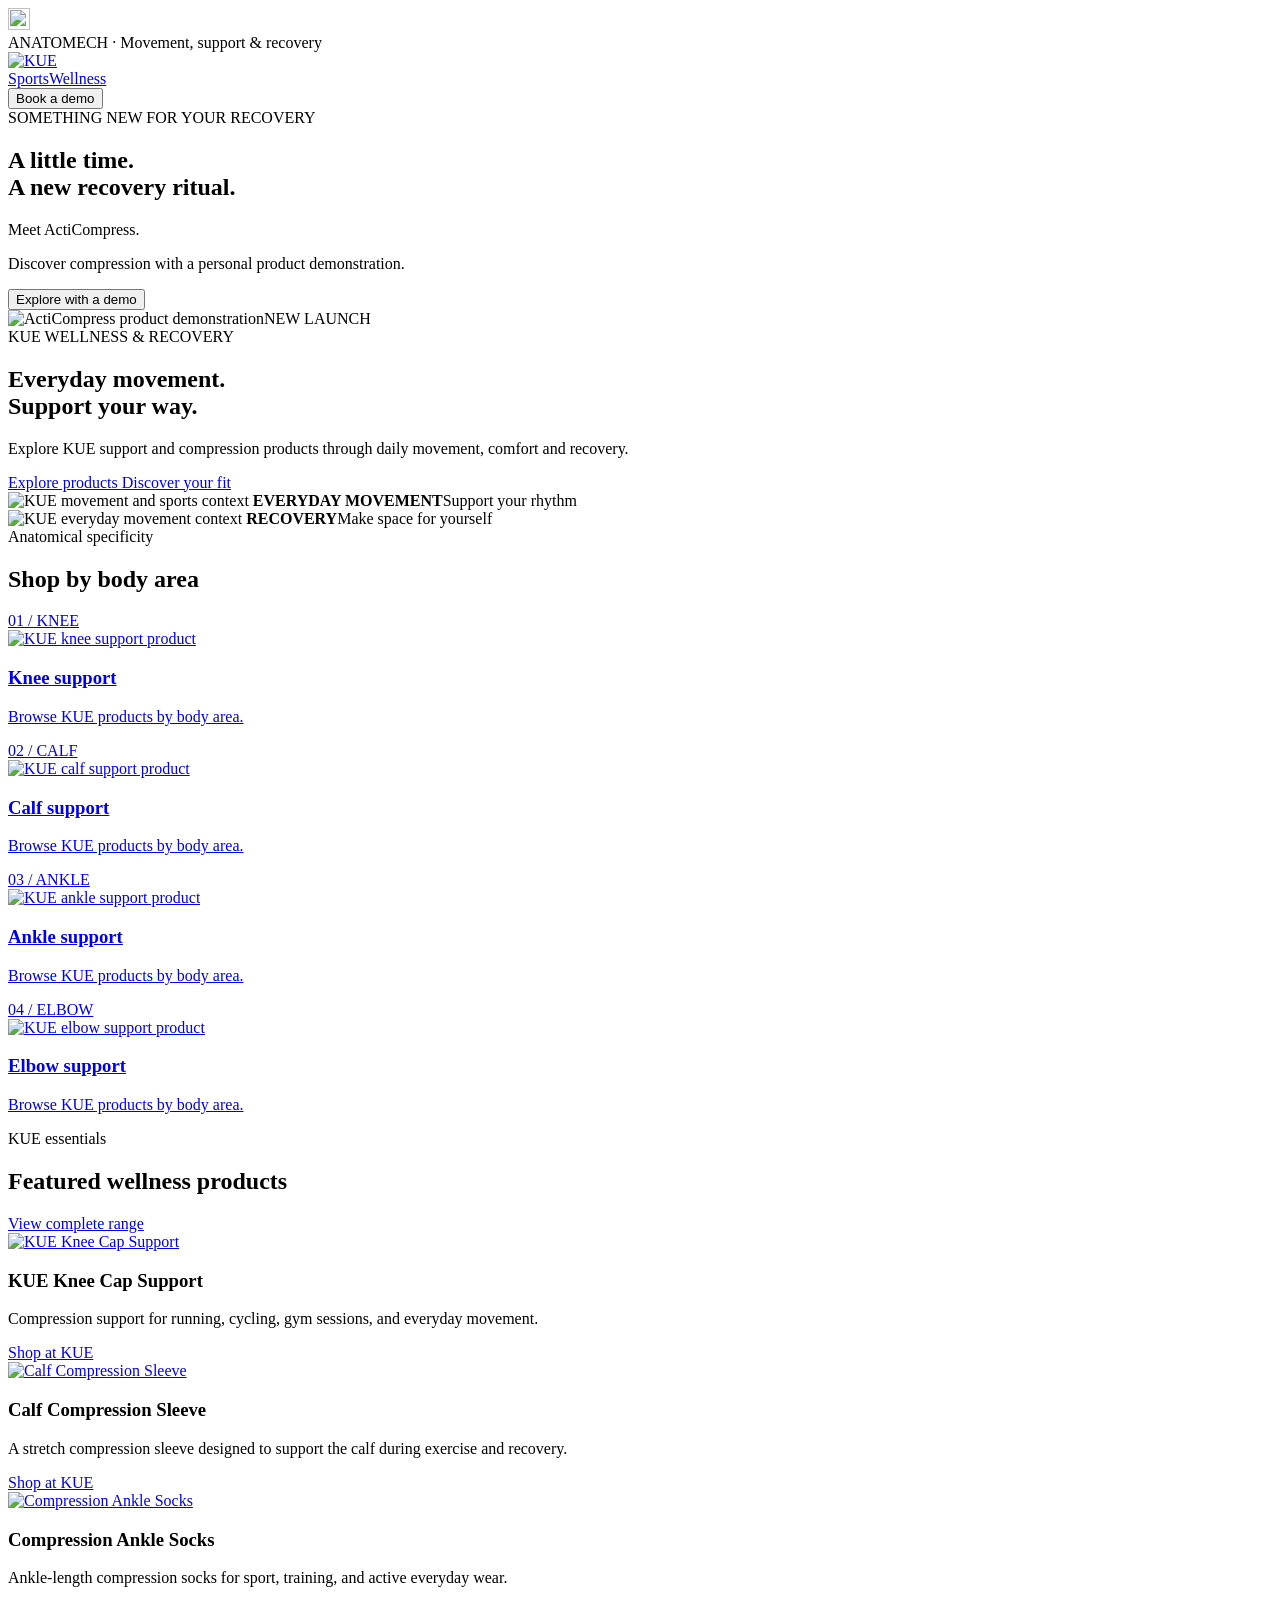
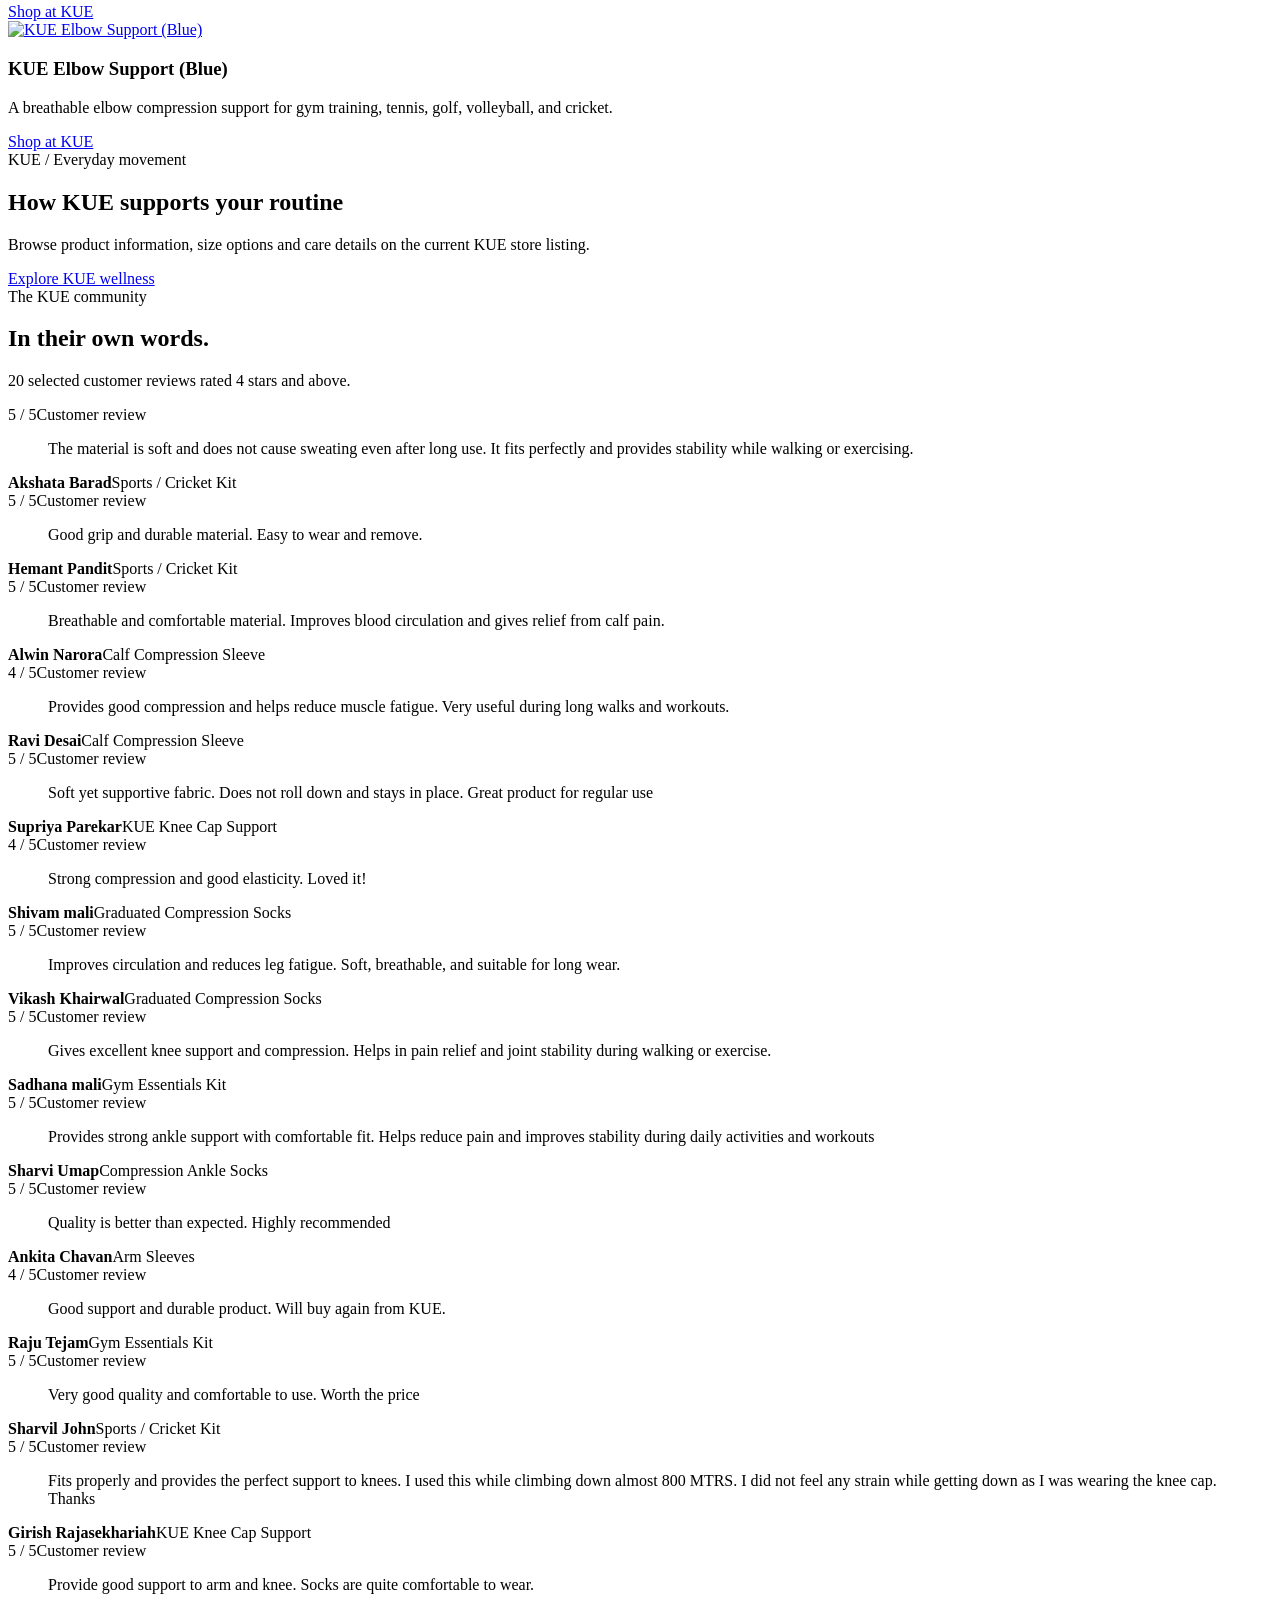
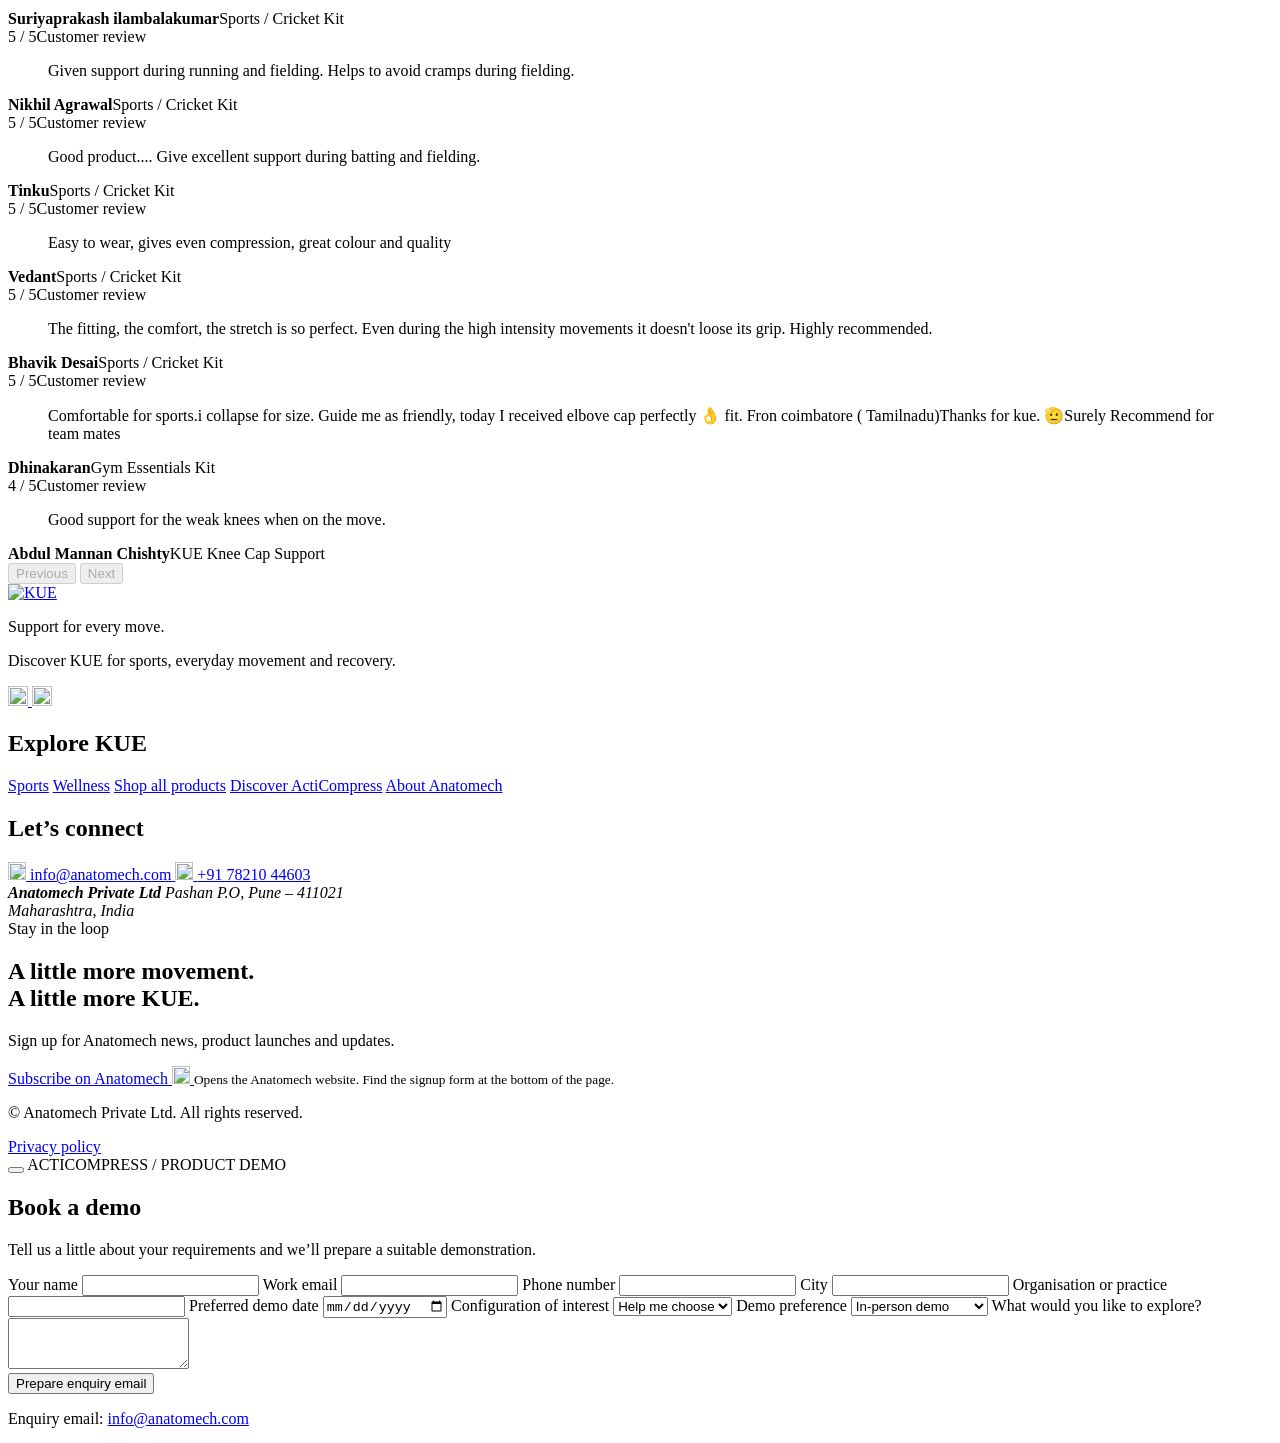
==== wellness.html @ 0c374f52 "Add files via upload" ====
<!doctype html>
<html lang="en">
  <head>
    <meta charset="utf-8" />
    <meta name="viewport" content="width=device-width,initial-scale=1" />
    <title>Wellness &amp; Recovery | Anatomech × KUE</title>
    <link rel="stylesheet" href="css/styles.css" />
    <link rel="stylesheet" href="css/launch.css" />
    <link rel="stylesheet" href="css/themes.css" />

    <link rel="stylesheet" href="css/landing.css" />
    <script defer="" src="js/settings.js"></script>
    <script defer="" src="js/enquiry.js"></script>
    <script defer="" src="js/main.js"></script>
    <script
      src="https://unpkg.com/lucide@0.468.0/dist/umd/lucide.js"
      onload="if (typeof refreshIcons === 'function') refreshIcons();"
    ></script>
    <script src="js/reviews.js" defer></script>
  </head>
<a class="kue-top-button" href="#page-top" aria-label="Back to top">
  <img
    src="https://cdn.jsdelivr.net/npm/lucide-static@0.468.0/icons/arrow-up.svg"
    alt=""
    width="22"
    height="22"
  >
</a>
  <body data-page="wellness" class="wellness-theme" id="page-top">
    <div id="app">
      <div id="siteHeader">
        <div class="promo">ANATOMECH · Movement, support &amp; recovery</div>
        <header class="header">
          <div class="wrap landing-nav">
            <div class="header-brand"><a class="kue-header-logo" href="https://www.anatomech.co/" aria-label="KUE store"><img src="assets/kue-logo.png" alt="KUE" /></a><a class="anatomech-back" href="https://www.anatomech.co/"></a></div>
            <nav aria-label="Main navigation">
              <a href="sports.html">Sports</a
              ><a href="wellness.html" aria-current="page">Wellness</a
              ></a>
            </nav>
            <button class="button sm" data-acti-enquiry="">Book a demo</button>
          </div>
        </header>
      </div>
      <!-- EDIT THIS PAGE'S TEXT AND PHOTOS BELOW. -->
      <main class="wellness-context">
        <!-- SHARED LAUNCH HERO: edit js/launch.js -->
        <div id="launchHero">
          <section
            class="launch-strip launch-wellness"
            id="acticompress"
            aria-label="Introducing ActiCompress"
          >
            <div class="launch-message">
              <span class="launch-kicker">SOMETHING NEW FOR YOUR RECOVERY</span>
              <h2>A little time.<br />A new recovery ritual.</h2>
            </div>
            <div class="launch-wellness-detail">
              <span class="launch-product-name">Meet ActiCompress.</span>
              <p>Discover compression with a personal product demonstration.</p>
              <button class="launch-action" type="button" data-acti-enquiry="">
                Explore with a demo
                <i
                  data-lucide="arrow-up-right"
                  class="ui-icon"
                  aria-hidden="true"
                ></i>
              </button>
            </div>
            <div class="launch-portrait">
              <img
                src="assets/wellness hero.png"
                alt="ActiCompress product demonstration"
                fetchpriority="high"
              /><span>NEW LAUNCH</span>
            </div>
          </section>
        </div>
        <section class="hero">
          <div class="hero-copy">
            <span class="eyebrow">KUE WELLNESS &amp; RECOVERY</span>
            <h1>
              Everyday movement.
              <br />
              <span>Support your way.</span>
            </h1>
            <p>
              Explore KUE support and compression products through daily
              movement, comfort and recovery.
            </p>
            <div class="hero-actions">
              <a class="button" href="https://kues.in/">
                Explore products
                <i
                  data-lucide="arrow-up-right"
                  class="ui-icon"
                  aria-hidden="true"
                ></i>
              </a>
              <a class="button ghost" href="#needs">
                Discover your fit
                <i
                  data-lucide="arrow-up-right"
                  class="ui-icon"
                  aria-hidden="true"
                ></i>
              </a>
            </div>
          </div>
          <div class="hero-visuals">
            <div class="visual">
              <img
                src="assets/Yoga.png"
                alt="KUE movement and sports context"
              />
              <span class="visual-tag"
                ><b>EVERYDAY MOVEMENT</b>Support your rhythm</span
              >
            </div>
            <div class="visual">
              <img
                src="assets/yoga2.png"
                alt="KUE everyday movement context"
              />
              <span class="visual-tag"
                ><b>RECOVERY</b>Make space for yourself</span
              >
            </div>
          </div>
        </section>
        <!-- <section class="section" id="needs"> -->
          <!-- <div class="wrap">
            <div class="section-head">
              <div>
                <span class="eyebrow">Daily movement</span>
                <h2>Designed for how you move</h2>
              </div>
              <p>Explore the current KUE range by product and body area.</p>
            </div>
            <div class="zone-grid">
              <a href="https://kues.in/" class="zone">
                <span class="tag">Focus 01</span>
                <div class="zone-illustration">
                  <i
                    data-lucide="activity"
                    class="ui-icon"
                    aria-hidden="true"
                  ></i>
                </div>
                <h3>Everyday movement</h3>
                <p>KUE products for your movement routine.</p>
              </a>
              <a href="https://kues.in/" class="zone">
                <span class="tag">Focus 02</span>
                <div class="zone-illustration">
                  <i
                    data-lucide="refresh-cw"
                    class="ui-icon"
                    aria-hidden="true"
                  ></i>
                </div>
                <h3>Active recovery</h3>
                <p>KUE products for your movement routine.</p>
              </a>
              <a href="https://kues.in/" class="zone">
                <span class="tag">Focus 03</span>
                <div class="zone-illustration">
                  <i
                    data-lucide="heart-handshake"
                    class="ui-icon"
                    aria-hidden="true"
                  ></i>
                </div>
                <h3>Comfort</h3>
                <p>KUE products for your movement routine.</p>
              </a>
              <a href="https://kues.in/" class="zone">
                <span class="tag">Focus 04</span>
                <div class="zone-illustration">
                  <i
                    data-lucide="move-up-right"
                    class="ui-icon"
                    aria-hidden="true"
                  ></i>
                </div>
                <h3>Flexibility</h3>
                <p>KUE products for your movement routine.</p>
              </a>
            </div>
          </div> -->
        </section>
        <section class="section pale">
          <div class="wrap">
            <div class="section-head">
              <div>
                <span class="eyebrow">Anatomical specificity</span>
                <h2>Shop by body area</h2>
              </div>
            </div>
            <div class="zone-grid">
              <a class="zone" href="https://kues.in/products/kue-knee-cap-compression-support-brace-for-gym-running-cycling-sports-jogging-workout-pain-relief-men-women-brace-for-knee-pain-relief-products-small-turquoise">
                <div class="zone-num">
                  <span>01 / KNEE</span>
                  <span>
                    <i
                      data-lucide="arrow-up-right"
                      class="ui-icon"
                      aria-hidden="true"
                    ></i>
                  </span>
                </div>
                <div class="zone-illustration">
                  <img
                    src="assets/Knee-wellness.png"
                    alt="KUE knee support product"
                    loading="lazy"
                  />
                </div>
                <h3>Knee support</h3>
                <p>Browse KUE products by body area.</p>
              </a>
              <a class="zone" href="https://kues.in/products/calf-compression-sleeve">
                <div class="zone-num">
                  <span>02 / CALF</span>
                  <span>
                    <i
                      data-lucide="arrow-up-right"
                      class="ui-icon"
                      aria-hidden="true"
                    ></i>
                  </span>
                </div>
                <div class="zone-illustration">
                  <img
                    src="assets/calf-wellness.png"
                    alt="KUE calf support product"
                    loading="lazy"
                  />
                </div>
                <h3>Calf support</h3>
                <p>Browse KUE products by body area.</p>
              </a>
              <a class="zone" href="https://kues.in/products/sports-performance-ankle-socks">
                <div class="zone-num">
                  <span>03 / ANKLE</span>
                  <span>
                    <i
                      data-lucide="arrow-up-right"
                      class="ui-icon"
                      aria-hidden="true"
                    ></i>
                  </span>
                </div>
                <div class="zone-illustration">
                  <img
                    src="assets/ankel-wellness.png"
                    alt="KUE ankle support product"
                    loading="lazy"
                  />
                </div>
                <h3>Ankle support</h3>
                <p>Browse KUE products by body area.</p>
              </a>
              <a class="zone" href="https://kues.in/products/kue-elbow-support-for-for-men-women-workout-gym-pain-relief-quick-recovery-tennis-golf-gym-fitness-volleyball-cricket-elbow-sleeves-elastic-breathable-compression-band-turquoise-s">
                <div class="zone-num">
                  <span>04 / ELBOW</span>
                  <span>
                    <i
                      data-lucide="arrow-up-right"
                      class="ui-icon"
                      aria-hidden="true"
                    ></i>
                  </span>
                </div>
                <div class="zone-illustration">
                  <img
                    src="assets/elbow-wellness.png"
                    alt="KUE elbow support product"
                    loading="lazy"
                  />
                </div>
                <h3>Elbow support</h3>
                <p>Browse KUE products by body area.</p>
              </a>
            </div>
          </div>
        </section>
        <section class="section pale" id="products">
          <div class="wrap">
            <div class="section-head">
              <div>
                <span class="eyebrow">KUE essentials</span>
                <h2>Featured wellness products</h2>
              </div>
              <a href="https://kues.in/collections/all-products" class="button ghost sm">
                View complete range
                <i
                  data-lucide="arrow-up-right"
                  class="ui-icon"
                  aria-hidden="true"
                ></i>
              </a>
            </div>
            <div class="product-grid">
              <article class="product-card">
                <a class="product-image" href="https://kues.in/products/kue-elbow-support-for-for-men-women-workout-gym-pain-relief-quick-recovery-tennis-golf-gym-fitness-volleyball-cricket-elbow-sleeves-elastic-breathable-compression-band-turquoise-s"
                  ><img
                    class="product-art"
                    src="assets/kue-knee-support.png"
                    alt="KUE Knee Cap Support"
                    loading="lazy"
                /></a>
                <div class="product-info">
                  <h3>KUE Knee Cap Support</h3>
                  <p class="product-sub">
                    Compression support for running, cycling, gym sessions, and
                    everyday movement.
                  </p>
                  <a class="button ghost sm" href="https://kues.in/collections/all-products"
                    >Shop at KUE
                    <i data-lucide="arrow-up-right" class="ui-icon"></i
                  ></a>
                </div>
              </article>
              <article class="product-card">
                <a class="product-image" href="https://kues.in/products/calf-compression-sleeve?variant=45129458843959"
                  ><img
                    class="product-art"
                    src="assets/kue-calf-sleeve.png"
                    alt="Calf Compression Sleeve"
                    loading="lazy"
                /></a>
                <div class="product-info">
                  <h3>Calf Compression Sleeve</h3>
                  <p class="product-sub">
                    A stretch compression sleeve designed to support the calf
                    during exercise and recovery.
                  </p>
                  <a class="button ghost sm" href="https://kues.in/collections/all-products"
                    >Shop at KUE
                    <i data-lucide="arrow-up-right" class="ui-icon"></i
                  ></a>
                </div>
              </article>
              <article class="product-card">
                <a class="product-image" href="https://kues.in/products/sports-performance-ankle-socks"
                  ><img
                    class="product-art"
                    src="assets/kue-ankle-socks.png"
                    alt="Compression Ankle Socks"
                    loading="lazy"
                /></a>
                <div class="product-info">
                  <h3>Compression Ankle Socks</h3>
                  <p class="product-sub">
                    Ankle-length compression socks for sport, training, and
                    active everyday wear.
                  </p>
                  <a class="button ghost sm" href="https://kues.in/collections/all-products"
                    >Shop at KUE
                    <i data-lucide="arrow-up-right" class="ui-icon"></i
                  ></a>
                </div>
              </article>
              <article class="product-card">
                <a class="product-image" href="https://kues.in/products/kue-elbow-support-for-for-men-women-workout-gym-pain-relief-quick-recovery-tennis-golf-gym-fitness-volleyball-cricket-elbow-sleeves-elastic-breathable-compression-band-turquoise-s"
                  ><img
                    class="product-art"
                    src="assets/kue-elbow-support.png"
                    alt="KUE Elbow Support (Blue)"
                    loading="lazy"
                /></a>
                <div class="product-info">
                  <h3>KUE Elbow Support (Blue)</h3>
                  <p class="product-sub">
                    A breathable elbow compression support for gym training,
                    tennis, golf, volleyball, and cricket.
                  </p>
                  <a class="button ghost sm" href="https://kues.in/collections/all-products"
                    >Shop at KUE
                    <i data-lucide="arrow-up-right" class="ui-icon"></i
                  ></a>
                </div>
              </article>
            </div>
          </div>
        </section>
        <section class="section">
          <div class="wrap center">
            <span class="eyebrow">KUE / Everyday movement</span>
            <h2>How KUE supports your routine</h2>
            <p class="muted">
              Browse product information, size options and care details on the
              current KUE store listing.
            </p>
            <a class="button" href="https://kues.in/collections/all-products">
              Explore KUE wellness
              <i
                data-lucide="arrow-up-right"
                class="ui-icon"
                aria-hidden="true"
              ></i>
            </a>
          </div>
        </section>

        <!-- CUSTOMER REVIEWS — place before </main> -->
<section class="section kue-selected-reviews" id="customer-reviews">
  <div class="wrap">
    <div class="section-head">
      <div>
        <span class="eyebrow">The KUE community</span>
        <h2>In their own words.</h2>
        <p>20 selected customer reviews rated 4 stars and above.</p>
      </div>
    </div>

    <div
  class="kue-review-grid"
  id="kueReviewGrid"
  role="region"
  aria-label="Customer reviews"
  tabindex="0"
></div>

   <div class="kue-review-controls">
  <button
    type="button"
    class="button ghost"
    id="kueReviewsPrev"
    aria-label="Previous reviews"
    aria-controls="kueReviewGrid"
  >
         Previous
  </button>
  <button
    type="button"
    class="button"
    id="kueReviewsNext"
    aria-label="Next reviews"
    aria-controls="kueReviewGrid"
  >
    Next
  </button>
    </div>
  </div>
</section>

      </main>
      <div id="siteFooter">
        <footer class="kue-footer">
  <div class="kue-footer-inner">

    <div class="kue-footer-grid">

      <!-- BRAND -->
      <div class="kue-footer-brand">
        <a href="https://kues.in/" aria-label="Visit the KUE shop">
          <img
            class="kue-footer-logo"
            src="assets/kue-logo.png"
            alt="KUE"
            width="130"
            loading="lazy"
          >
        </a>

        <p class="kue-footer-tagline">
          Support for every move.
        </p>

        <p>
          Discover KUE for sports, everyday movement
          and recovery.
        </p>

        <div class="kue-footer-socials">
          <a
            href="https://www.instagram.com/kue.life/"
            target="_blank"
            rel="noopener noreferrer"
            aria-label="KUE on Instagram — opens in a new tab"
          >
            <img
              src="https://cdn.jsdelivr.net/npm/lucide-static@0.468.0/icons/instagram.svg"
              width="20"
              height="20"
              alt=""
            >
          </a>

          <a
            href="https://www.linkedin.com/company/anatomech/"
            target="_blank"
            rel="noopener noreferrer"
            aria-label="Anatomech on LinkedIn — opens in a new tab"
          >
            <img
              src="https://cdn.jsdelivr.net/npm/lucide-static@0.468.0/icons/linkedin.svg"
              width="20"
              height="20"
              alt=""
            >
          </a>
        </div>
      </div>

      <!-- PAGE LINKS -->
      <nav class="kue-footer-links" aria-label="Footer navigation">
        <h2>Explore KUE</h2>
        <a href="sports.html">Sports</a>
        <a href="wellness.html">Wellness</a>
        <a href="https://kues.in/collections/all-products">Shop all products</a>
        <a href="#acticompress">Discover ActiCompress</a>
        <a href="https://www.anatomech.co/">About Anatomech</a>
      </nav>

      <!-- CONTACT DETAILS -->
      <div class="kue-footer-contact">
        <h2>Let’s connect</h2>

        <a class="kue-footer-contact-link" href="mailto:info@anatomech.com">
          <img
            src="https://cdn.jsdelivr.net/npm/lucide-static@0.468.0/icons/mail.svg"
            width="18"
            height="18"
            alt=""
          >
          <span>info@anatomech.com</span>
        </a>

        <a class="kue-footer-contact-link" href="tel:+917821044603">
          <img
            src="https://cdn.jsdelivr.net/npm/lucide-static@0.468.0/icons/phone.svg"
            width="18"
            height="18"
            alt=""
          >
          <span>+91 78210 44603</span>
        </a>

        <address>
          <strong>Anatomech Private Ltd</strong>
          Pashan P.O, Pune – 411021<br>
          Maharashtra, India
        </address>
      </div>

      <!-- NEWSLETTER -->
      <div class="kue-footer-newsletter">
        <span class="kue-footer-label">Stay in the loop</span>
        <h2>A little more movement.<br>A little more KUE.</h2>
        <p>
          Sign up for Anatomech news, product launches
          and updates.
        </p>

        <a
          class="kue-footer-subscribe"
          href="https://www.anatomech.co/"
          target="_blank"
          rel="noopener noreferrer"
        >
          Subscribe on Anatomech
          <img
            src="https://cdn.jsdelivr.net/npm/lucide-static@0.468.0/icons/arrow-up-right.svg"
            width="18"
            height="18"
            alt=""
          >
        </a>

        <small>
          Opens the Anatomech website. Find the signup
          form at the bottom of the page.
        </small>
      </div>

    </div>

    <div class="kue-footer-bottom">
      <p>© Anatomech Private Ltd. All rights reserved.</p>

      <a href="https://www.anatomech.co/privacy-policy">
        Privacy policy
      </a>
    </div>

  </div>
</footer>
      </div>
      <div id="siteOverlays"></div>
    </div>
  </body>
</html>
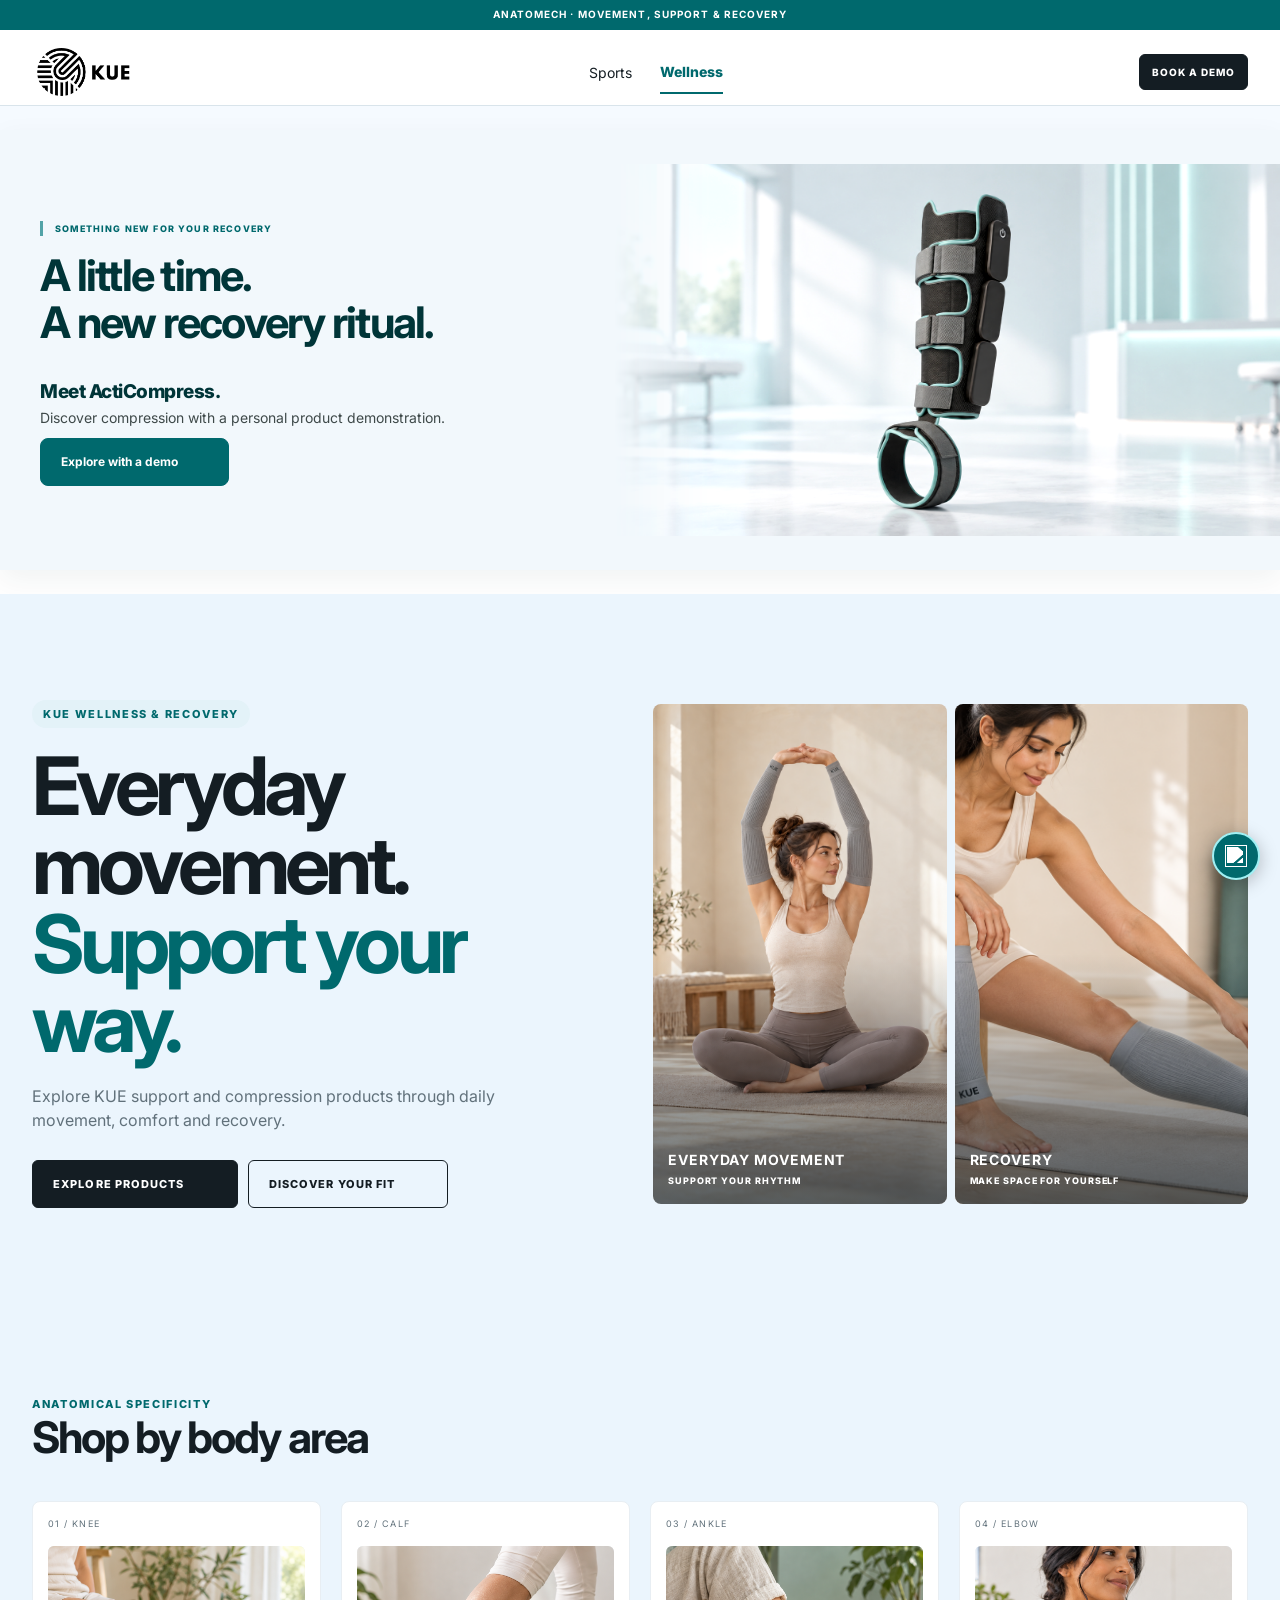
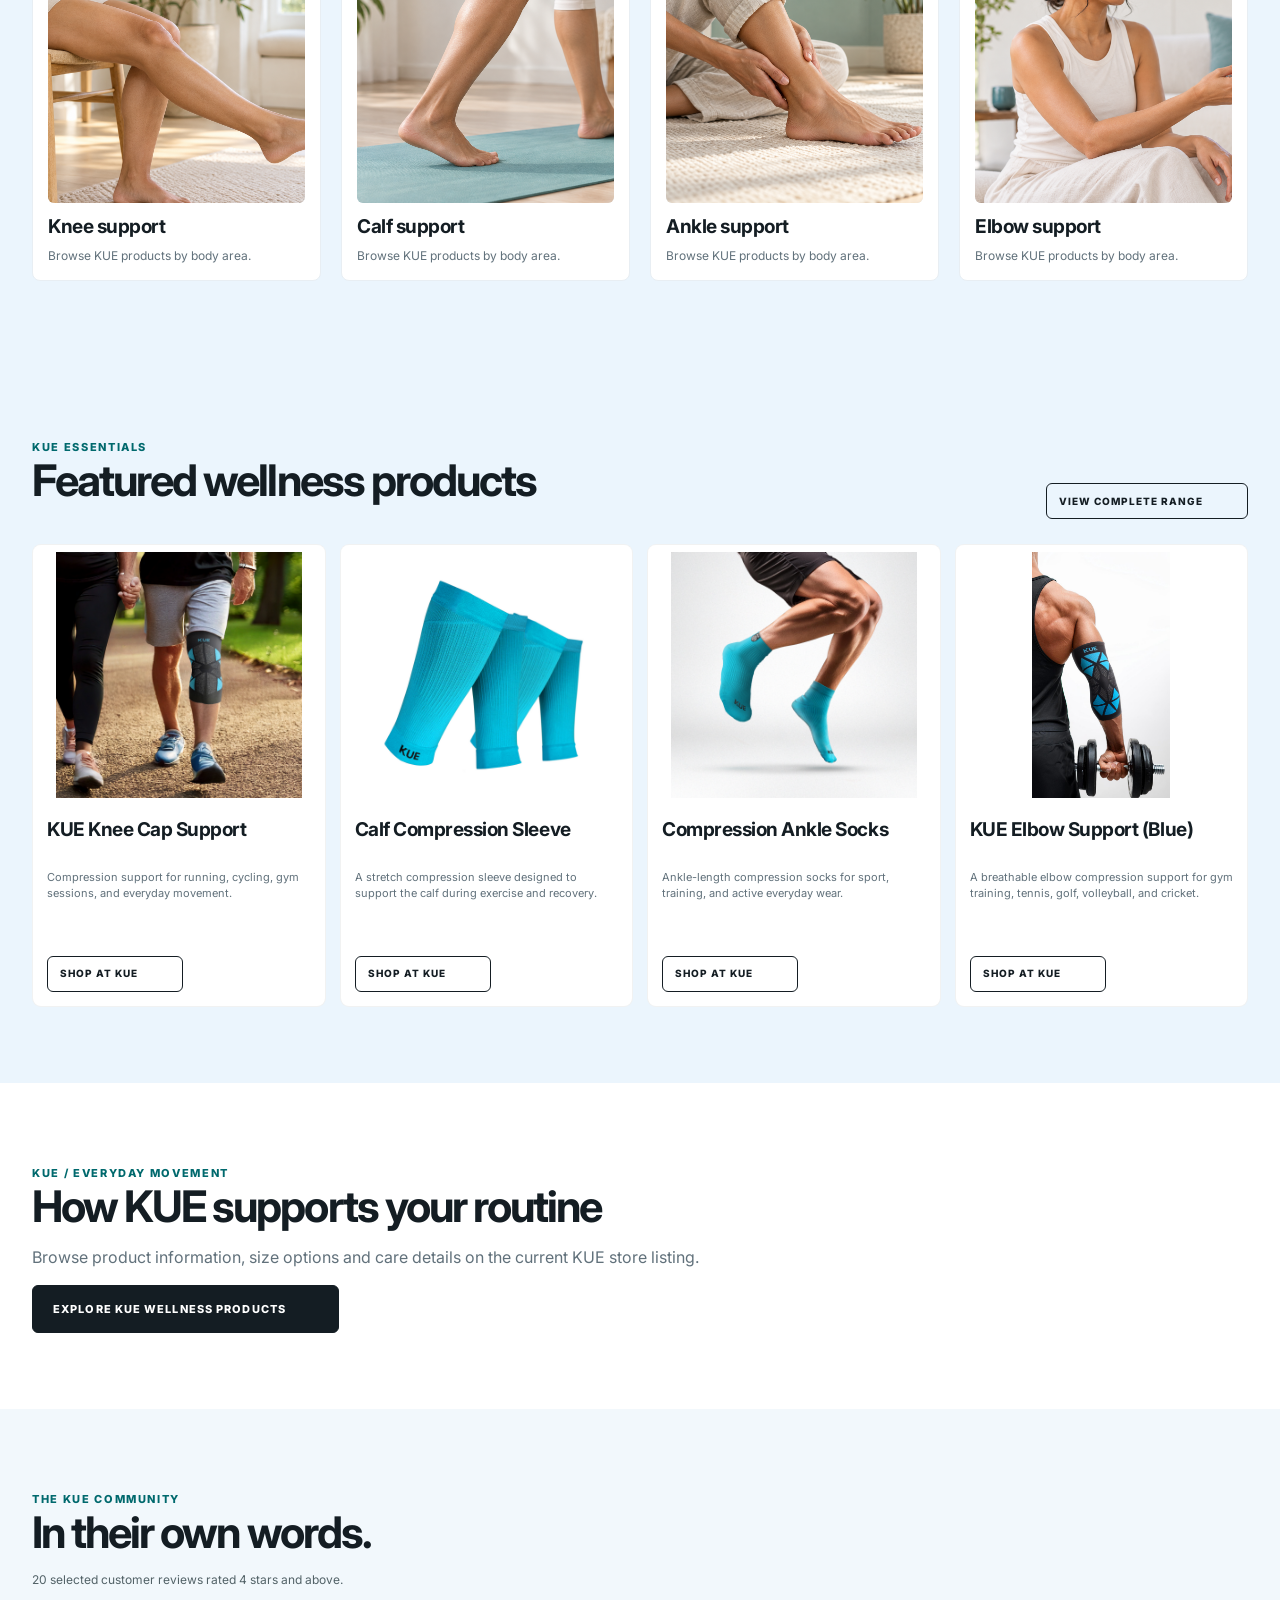
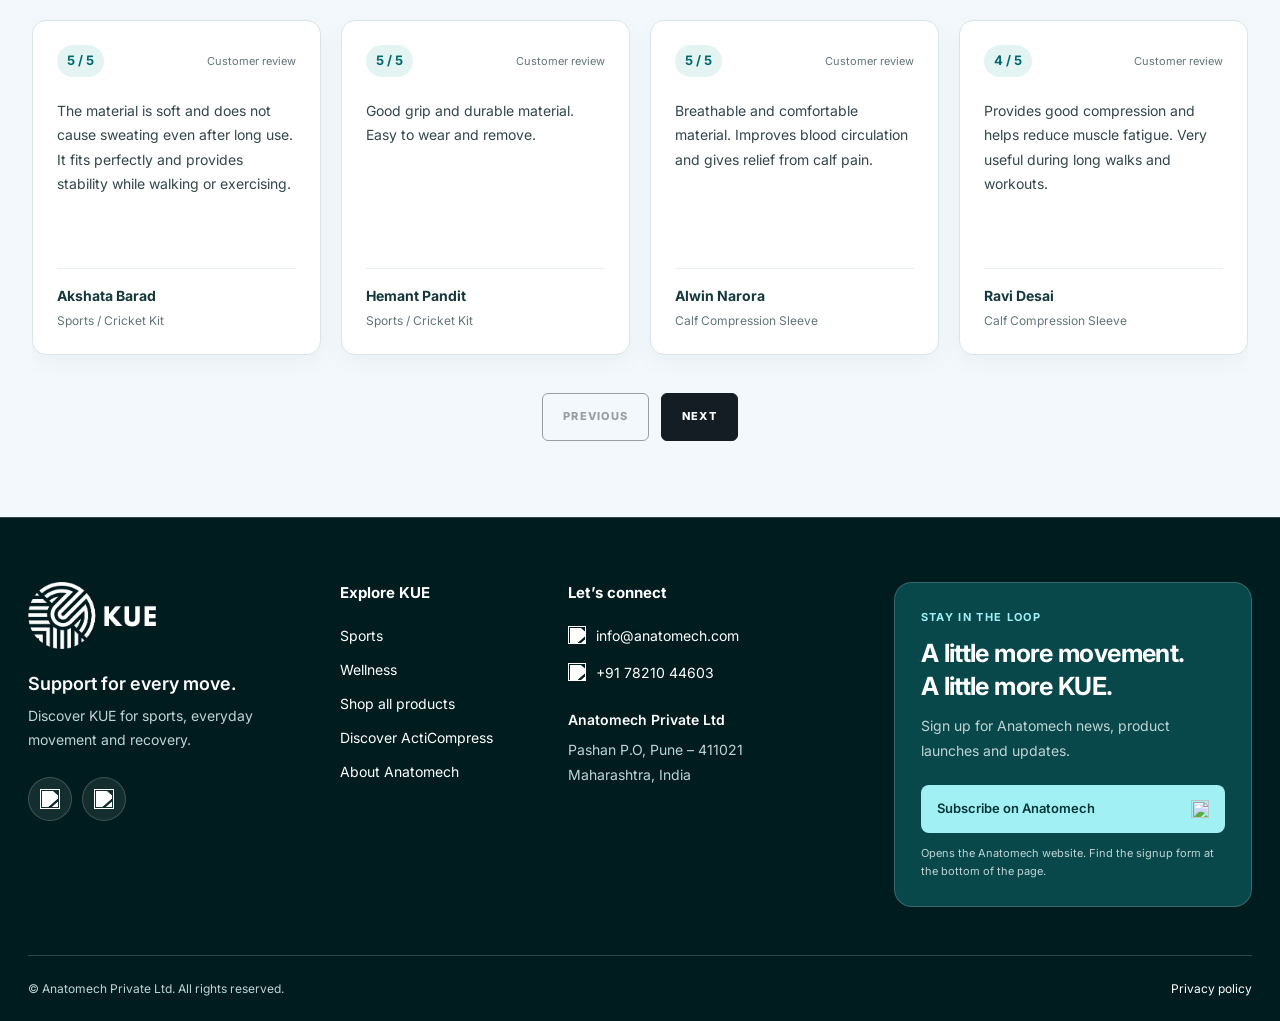
==== commit 7e559e2c: "Update wellness.html" ====
--- a/wellness.html
+++ b/wellness.html
@@ -394,7 +394,7 @@
               current KUE store listing.
             </p>
             <a class="button" href="https://kues.in/collections/all-products">
-              Explore KUE wellness
+              Explore KUE wellness products
               <i
                 data-lucide="arrow-up-right"
                 class="ui-icon"
--- a/css/styles.css
+++ b/css/styles.css
@@ -0,0 +1,2605 @@
+/* SHARED LAYOUT. Colors for Sports/Wellness are in themes.css. Launch feature is in launch.css. */
+@import url(https://fonts.googleapis.com/css2?family=Inter:wght@400;500;600;700;800&display=swap);
+:root {
+  --bg: #f5faff;
+  --surface: #fff;
+  --pale: #ebf5fd;
+  --line: #d9e4eb;
+  --ink: #141d23;
+  --muted: #61717b;
+  --teal: #00696d;
+  --teal2: #52a3a7;
+  --teal-light: #d8f2f1;
+  --coral: #ec5b4f;
+  --ochre: #e09f3e;
+  --max: 1360px;
+  --shadow:
+    0 8px 24px -4px rgba(27, 36, 42, 0.08),
+    0 2px 6px -1px rgba(27, 36, 42, 0.04);
+}
+* {
+  box-sizing: border-box;
+}
+html {
+  scroll-behavior: smooth;
+}
+body {
+  margin: 0;
+  background: var(--bg);
+  color: var(--ink);
+  font:
+    16px/1.5 Inter,
+    Arial,
+    sans-serif;
+}
+a {
+  color: inherit;
+  text-decoration: none;
+}
+button,
+input,
+select {
+  font: inherit;
+}
+button {
+  cursor: pointer;
+}
+img {
+  width: 100%;
+  height: 100%;
+  object-fit: cover;
+  display: block;
+}
+.wrap {
+  width: min(calc(100% - 64px), var(--max));
+  margin-inline: auto;
+}
+.eyebrow {
+  font-size: 11px;
+  letter-spacing: 0.15em;
+  text-transform: uppercase;
+  color: var(--teal);
+  font-weight: 800;
+}
+.muted {
+  color: var(--muted);
+}
+h1,
+h2,
+h3,
+p {
+  margin-top: 0;
+}
+h1 {
+  font-size: clamp(3rem, 6.3vw, 6.7rem);
+  line-height: 0.98;
+  letter-spacing: -0.06em;
+  margin-bottom: 22px;
+}
+h2 {
+  font-size: clamp(2rem, 3.4vw, 3.6rem);
+  line-height: 1.06;
+  letter-spacing: -0.045em;
+  margin-bottom: 16px;
+}
+h3 {
+  font-size: 19px;
+  line-height: 1.25;
+  letter-spacing: -0.025em;
+  margin-bottom: 8px;
+}
+.button {
+  border: 1px solid var(--ink);
+  border-radius: 6px;
+  background: var(--ink);
+  color: white;
+  min-height: 48px;
+  padding: 0 20px;
+  display: inline-flex;
+  align-items: center;
+  justify-content: center;
+  gap: 12px;
+  text-transform: uppercase;
+  font-size: 11px;
+  letter-spacing: 0.1em;
+  font-weight: 800;
+  transition: 0.18s;
+}
+.button:hover {
+  background: var(--teal);
+  border-color: var(--teal);
+  transform: translateY(-1px);
+}
+.button.ghost {
+  background: transparent;
+  color: var(--ink);
+}
+.button.ghost:hover {
+  color: #fff;
+}
+.button.light {
+  background: #fff;
+  color: var(--ink);
+  border-color: #fff;
+}
+.button.sm {
+  min-height: 36px;
+  padding: 0 12px;
+  font-size: 10px;
+}
+.icon-button {
+  width: 38px;
+  height: 38px;
+  border: 0;
+  background: transparent;
+  border-radius: 50%;
+  display: grid;
+  place-items: center;
+  color: var(--ink);
+  font-size: 19px;
+}
+.icon-button:hover {
+  background: var(--pale);
+}
+a:focus-visible,
+button:focus-visible,
+input:focus-visible,
+select:focus-visible {
+  outline: 3px solid var(--teal2);
+  outline-offset: 2px;
+}
+.promo {
+  height: 30px;
+  background: var(--teal);
+  color: #fff;
+  text-align: center;
+  font-size: 10px;
+  letter-spacing: 0.11em;
+  text-transform: uppercase;
+  font-weight: 700;
+  padding: 7px;
+}
+.header {
+  height: 76px;
+  position: sticky;
+  top: 0;
+  z-index: 30;
+  background: #fff;
+  border-bottom: 1px solid var(--line);
+}
+.head {
+  height: 100%;
+  display: flex;
+  align-items: center;
+  gap: 40px;
+}
+.brand {
+  width: 118px;
+  flex: none;
+  display: flex;
+  align-items: center;
+  gap: 7px;
+  font-weight: 800;
+  letter-spacing: -0.03em;
+  font-size: 18px;
+}
+.brand-mark {
+  width: 26px;
+  height: 17px;
+  background: #050607;
+  display: inline-block;
+}
+.nav {
+  display: flex;
+  align-items: center;
+  gap: 28px;
+  height: 100%;
+  margin-right: auto;
+}
+.nav a,
+.nav button {
+  background: none;
+  border: 0;
+  padding: 0;
+  height: 100%;
+  display: flex;
+  align-items: center;
+  text-transform: uppercase;
+  letter-spacing: 0.13em;
+  font-size: 10px;
+  font-weight: 800;
+}
+.nav a.active,
+.nav a:hover,
+.nav button:hover {
+  color: var(--teal);
+  box-shadow: inset 0 -2px var(--teal);
+}
+.head-actions {
+  display: flex;
+  align-items: center;
+  gap: 5px;
+}
+.search-box {
+  height: 36px;
+  width: min(230px, 19vw);
+  background: #f0f5f8;
+  border: 1px solid #dce6ec;
+  border-radius: 6px;
+  display: flex;
+  align-items: center;
+  padding: 0 10px;
+  gap: 7px;
+}
+.search-box input {
+  background: transparent;
+  border: 0;
+  outline: 0;
+  width: 100%;
+  font-size: 12px;
+}
+.cart-count {
+  min-width: 17px;
+  height: 17px;
+  background: var(--teal);
+  color: white;
+  border-radius: 50%;
+  font-size: 10px;
+  display: grid;
+  place-items: center;
+  position: absolute;
+  transform: translate(12px, -12px);
+}
+.mobile-toggle {
+  display: none;
+}
+.mega {
+  position: absolute;
+  left: 0;
+  right: 0;
+  background: #fff;
+  border-top: 1px solid var(--line);
+  box-shadow: var(--shadow);
+  padding: 28px 0;
+  display: none;
+}
+.nav-item:hover .mega,
+.nav-item:focus-within .mega {
+  display: block;
+}
+.mega h4 {
+  font-size: 11px;
+  text-transform: uppercase;
+  letter-spacing: 0.14em;
+  color: var(--teal);
+  margin: 0 0 12px;
+}
+.mega a {
+  padding: 7px 0;
+  font-size: 15px;
+}
+.mega-promo {
+  background: var(--pale);
+  padding: 22px;
+  border-radius: 8px;
+}
+.mega-promo strong {
+  font-size: 24px;
+  display: block;
+  margin: 12px 0;
+}
+.hero {
+  position: relative;
+  min-height: 560px;
+  height: min(68vw, 720px);
+  background: var(--pale);
+  display: grid;
+  grid-template-columns: 1fr 1fr;
+  gap: 26px;
+  align-items: center;
+  padding: 46px max(32px, calc((100vw - var(--max)) / 2));
+}
+.hero-copy {
+  padding-right: 20px;
+  max-width: 620px;
+}
+.hero-copy .eyebrow {
+  display: inline-flex;
+  background: #e3f2f8;
+  padding: 6px 11px;
+  border-radius: 99px;
+  margin-bottom: 18px;
+}
+.hero-copy h1 span {
+  color: var(--teal);
+}
+.hero-copy p {
+  max-width: 490px;
+  color: var(--muted);
+  font-size: 16px;
+  margin-bottom: 28px;
+}
+.hero-actions {
+  display: flex;
+  gap: 10px;
+  flex-wrap: wrap;
+}
+.hero-visuals {
+  display: grid;
+  grid-template-columns: 1fr 1fr;
+  height: 100%;
+  max-height: 500px;
+  gap: 8px;
+  min-height: 340px;
+}
+.visual {
+  position: relative;
+  overflow: hidden;
+  border-radius: 8px;
+  background: linear-gradient(135deg, #cedee7, #9baeb8);
+}
+.visual img {
+  transition: transform 0.6s;
+}
+.visual:hover img {
+  transform: scale(1.035);
+}
+.visual:after {
+  content: "";
+  position: absolute;
+  inset: 50% 0 0;
+  background: linear-gradient(transparent, #101d26b0);
+}
+.visual-tag {
+  position: absolute;
+  bottom: 17px;
+  left: 15px;
+  z-index: 1;
+  color: white;
+  text-transform: uppercase;
+  font-size: 9px;
+  letter-spacing: 0.1em;
+  font-weight: 800;
+}
+.visual-tag b {
+  display: block;
+  font-size: 14px;
+  margin-bottom: 4px;
+}
+.values {
+  padding: 25px 0;
+  border-bottom: 1px solid var(--line);
+  display: grid;
+  grid-template-columns: repeat(4, 1fr);
+  gap: 20px;
+}
+.value strong {
+  display: block;
+  font-size: 11px;
+  letter-spacing: 0.08em;
+  text-transform: uppercase;
+  margin-bottom: 5px;
+}
+.value span {
+  font-size: 12px;
+  color: var(--muted);
+}
+.section {
+  padding: 76px 0;
+}
+.section.pale {
+  background: var(--pale);
+}
+.split-cards {
+  display: grid;
+  grid-template-columns: 1fr 1fr;
+  gap: 18px;
+}
+.feature-card {
+  background: #fff;
+  border-radius: 8px;
+  overflow: hidden;
+  box-shadow: 0 1px 2px #141d230b;
+}
+.feature-card .photo {
+  height: 260px;
+  background: #dce9ef;
+  overflow: hidden;
+}
+.feature-card .photo img {
+  transition: transform 0.5s;
+}
+.feature-card:hover .photo img {
+  transform: scale(1.03);
+}
+.feature-body {
+  padding: 21px 23px 24px;
+}
+.feature-body p {
+  font-size: 13px;
+  color: var(--muted);
+  margin: 0 0 18px;
+}
+.tag {
+  display: inline-block;
+  padding: 5px 9px;
+  border-radius: 5px;
+  background: var(--pale);
+  color: var(--teal);
+  font-size: 9px;
+  letter-spacing: 0.12em;
+  font-weight: 800;
+  text-transform: uppercase;
+}
+.zone-grid {
+  display: grid;
+  grid-template-columns: repeat(4, 1fr);
+  gap: 14px;
+}
+.zone {
+  background: #fff;
+  border: 1px solid #e8eef3;
+  border-radius: 8px;
+  padding: 15px;
+  transition: 0.2s;
+}
+.zone:hover {
+  transform: translateY(-3px);
+  box-shadow: var(--shadow);
+}
+.zone-num {
+  font-size: 9px;
+  letter-spacing: 0.12em;
+  color: var(--muted);
+  display: flex;
+  justify-content: space-between;
+}
+.zone-illustration {
+  height: 120px;
+  margin: 12px 0;
+  display: grid;
+  place-items: center;
+  color: var(--teal2);
+  font-weight: 700;
+  font-size: 12px;
+}
+.zone p {
+  font-size: 12px;
+  color: var(--muted);
+  margin: 0;
+}
+.tech-panel {
+  background: #fff;
+  border: 1px solid #edf0f3;
+  border-radius: 10px;
+  padding: 30px;
+  display: grid;
+  grid-template-columns: 1.1fr repeat(3, 1fr);
+  gap: 24px;
+  align-items: start;
+}
+.tech-point {
+  border-left: 1px solid var(--line);
+  padding-left: 18px;
+}
+.tech-point strong {
+  display: block;
+  font-size: 12px;
+  color: var(--teal);
+  margin-bottom: 9px;
+}
+.tech-point p {
+  font-size: 12px;
+  color: var(--muted);
+  margin: 0;
+}
+.section-head {
+  display: flex;
+  align-items: end;
+  justify-content: space-between;
+  gap: 24px;
+  margin-bottom: 25px;
+}
+.section-head p {
+  margin: 0;
+  color: var(--muted);
+  font-size: 12px;
+}
+.product-grid {
+  display: grid;
+  grid-template-columns: repeat(4, 1fr);
+  gap: 14px;
+}
+.product-card {
+  min-width: 0;
+  background: #fff;
+  border: 1px solid rgba(27, 36, 42, 0.06);
+  border-radius: 9px;
+  overflow: hidden;
+  position: relative;
+  transition: 0.2s;
+}
+.product-card:hover {
+  transform: translateY(-3px);
+  box-shadow: var(--shadow);
+}
+.product-image {
+  height: 260px;
+  position: relative;
+}
+.product-image img {
+  position: absolute;
+  inset: 0;
+  object-fit: cover;
+}
+.badge {
+  position: absolute;
+  z-index: 2;
+  top: 11px;
+  left: 11px;
+  border-radius: 5px;
+  padding: 5px 7px;
+  font-size: 9px;
+  text-transform: uppercase;
+  letter-spacing: 0.1em;
+  font-weight: 800;
+  background: #fff;
+  color: var(--teal);
+}
+.wish {
+  position: absolute;
+  z-index: 2;
+  right: 10px;
+  top: 8px;
+  background: #ffffffdf;
+  border: 0;
+  width: 34px;
+  height: 34px;
+  border-radius: 50%;
+  font-size: 18px;
+}
+.wish.on {
+  color: var(--coral);
+}
+.product-info {
+  padding: 13px 14px 14px;
+}
+.product-line {
+  display: flex;
+  justify-content: space-between;
+}
+.product-name {
+  font-size: 14px;
+  font-weight: 700;
+  line-height: 1.3;
+  margin: 0;
+}
+.price {
+  font-size: 14px;
+  font-weight: 700;
+}
+.product-sub {
+  font-size: 11px;
+  color: var(--muted);
+  margin: 7px 0 10px;
+  min-height: 16px;
+}
+.product-bottom {
+  display: flex;
+  justify-content: space-between;
+  align-items: center;
+  gap: 10px;
+}
+.dots {
+  display: flex;
+  gap: 5px;
+}
+.dots i {
+  width: 9px;
+  height: 9px;
+  border-radius: 50%;
+  background: #17282c;
+  display: block;
+}
+.dots i:nth-child(2) {
+  background: var(--teal2);
+}
+.dots i:nth-child(3) {
+  background: #c9d4db;
+}
+.add-mini {
+  border: 0;
+  border-radius: 4px;
+  background: var(--pale);
+  color: var(--teal);
+  font-weight: 800;
+  font-size: 10px;
+  padding: 8px 12px;
+}
+.add-mini:hover {
+  background: var(--teal);
+  color: #fff;
+}
+.testimonials {
+  display: grid;
+  grid-template-columns: 1fr 1fr;
+  gap: 18px;
+}
+.quote {
+  padding: 25px;
+  border-radius: 8px;
+  background: #fff;
+  border: 1px solid #e7edf2;
+}
+.quote p {
+  font-size: 13px;
+  color: var(--muted);
+  margin: 12px 0 18px;
+}
+.quote strong {
+  font-size: 12px;
+}
+.quote small {
+  display: block;
+  color: var(--muted);
+  font-size: 10px;
+  margin-top: 3px;
+}
+.page-intro {
+  padding: 40px 0 25px;
+}
+.page-intro p {
+  max-width: 600px;
+  color: var(--muted);
+}
+.tabs {
+  display: flex;
+  gap: 24px;
+  border-bottom: 1px solid var(--line);
+  overflow: auto;
+}
+.tab {
+  border: 0;
+  background: transparent;
+  padding: 12px 4px;
+  color: var(--muted);
+  font-size: 11px;
+  font-weight: 800;
+  letter-spacing: 0.08em;
+  text-transform: uppercase;
+  white-space: nowrap;
+  border-bottom: 2px solid transparent;
+}
+.tab.active {
+  color: var(--teal);
+  border-color: var(--teal);
+}
+.filters {
+  display: flex;
+  align-items: center;
+  gap: 12px;
+  flex-wrap: wrap;
+  padding: 15px 0;
+  border-bottom: 1px solid var(--line);
+  margin-bottom: 22px;
+}
+.filter {
+  border: 0;
+  background: transparent;
+  color: var(--muted);
+  font-size: 12px;
+  padding: 7px 0;
+}
+.filter select,
+.sort select {
+  border: 0;
+  background: transparent;
+  color: var(--ink);
+  font-size: 12px;
+  padding: 7px;
+}
+.sort {
+  margin-left: auto;
+}
+.shop-grid {
+  display: grid;
+  grid-template-columns: repeat(3, 1fr);
+  gap: 17px;
+}
+.shop-grid .product-image {
+  height: 360px;
+}
+.load-more {
+  display: flex;
+  justify-content: center;
+  margin: 30px 0;
+}
+.product-layout {
+  display: grid;
+  grid-template-columns: 1.1fr 0.9fr;
+  gap: 36px;
+  padding: 35px 0;
+}
+.gallery {
+  display: grid;
+  grid-template-columns: 1fr;
+  gap: 10px;
+}
+.gallery-main {
+  height: 600px;
+  border-radius: 10px;
+  overflow: hidden;
+  position: relative;
+}
+.gallery-thumbs {
+  display: grid;
+  grid-template-columns: repeat(4, 1fr);
+  gap: 10px;
+}
+.gallery-thumbs button {
+  height: 125px;
+  border: 2px solid transparent;
+  background: #eaf0f4;
+  padding: 0;
+  border-radius: 8px;
+  overflow: hidden;
+}
+.gallery-thumbs button.active {
+  border-color: var(--teal);
+}
+.pdp-info {
+  padding: 18px 0;
+  position: sticky;
+  top: 100px;
+  align-self: start;
+}
+.crumbs {
+  font-size: 10px;
+  color: var(--muted);
+  margin-bottom: 20px;
+}
+.pdp-info h1 {
+  font-size: clamp(2.1rem, 3.4vw, 3.7rem);
+  line-height: 1.03;
+  margin: 15px 0;
+}
+.pdp-desc {
+  color: var(--muted);
+  font-size: 14px;
+}
+.rating {
+  font-size: 12px;
+  color: var(--ochre);
+  margin: 14px 0;
+}
+.pdp-price {
+  font-size: 25px;
+  font-weight: 800;
+}
+.field-label {
+  display: block;
+  font-size: 11px;
+  font-weight: 800;
+  text-transform: uppercase;
+  letter-spacing: 0.09em;
+  margin: 18px 0 8px;
+}
+.chips {
+  display: flex;
+  gap: 8px;
+  flex-wrap: wrap;
+}
+.chip {
+  border: 1px solid var(--line);
+  background: #fff;
+  border-radius: 5px;
+  padding: 9px 13px;
+  font-size: 12px;
+}
+.chip.selected {
+  border-color: var(--teal);
+  box-shadow: inset 0 0 0 1px var(--teal);
+  background: #eaffff;
+}
+.qty {
+  display: inline-flex;
+  border: 1px solid var(--line);
+  height: 42px;
+  align-items: center;
+  border-radius: 5px;
+}
+.qty button {
+  height: 40px;
+  width: 40px;
+  background: white;
+  border: 0;
+}
+.qty span {
+  min-width: 30px;
+  text-align: center;
+  font-size: 13px;
+}
+.pdp-actions {
+  display: grid;
+  grid-template-columns: 1fr 1fr;
+  gap: 9px;
+  margin-top: 20px;
+}
+.pdp-actions .button {
+  width: 100%;
+}
+.trust {
+  background: var(--pale);
+  padding: 15px;
+  border-radius: 8px;
+  margin-top: 18px;
+  font-size: 12px;
+}
+.detail-tabs {
+  display: flex;
+  gap: 25px;
+  border-bottom: 1px solid var(--line);
+  margin: 35px 0 20px;
+}
+.detail-tab {
+  border: 0;
+  background: none;
+  padding: 12px 0;
+  text-transform: uppercase;
+  font-size: 11px;
+  font-weight: 800;
+  letter-spacing: 0.08em;
+}
+.details {
+  padding: 12px 0 60px;
+}
+.cart-backdrop,
+.modal-backdrop {
+  position: fixed;
+  inset: 0;
+  background: #141d2370;
+  z-index: 49;
+  opacity: 0;
+  visibility: hidden;
+  transition: 0.2s;
+}
+.cart-backdrop.open,
+.modal-backdrop.open {
+  opacity: 1;
+  visibility: visible;
+}
+.drawer {
+  position: fixed;
+  z-index: 50;
+  right: 0;
+  top: 0;
+  bottom: 0;
+  width: min(470px, 100%);
+  background: white;
+  transform: translateX(102%);
+  transition: 0.28s;
+  display: flex;
+  flex-direction: column;
+  box-shadow: -12px 0 40px #0002;
+}
+.drawer.open {
+  transform: none;
+}
+.drawer-head {
+  display: flex;
+  justify-content: space-between;
+  align-items: center;
+  padding: 20px 22px;
+  border-bottom: 1px solid var(--line);
+}
+.drawer-head h2 {
+  font-size: 22px;
+  margin: 0;
+}
+.drawer-items {
+  overflow: auto;
+  flex: 1;
+  padding: 18px;
+}
+.cart-item {
+  display: grid;
+  gap: 12px;
+  padding: 12px;
+  background: var(--bg);
+  border: 1px solid #e5edf1;
+  border-radius: 10px;
+  margin-bottom: 12px;
+}
+.cart-thumb {
+  height: 86px;
+  border-radius: 7px;
+  display: grid;
+  place-items: center;
+  color: var(--teal);
+  font-size: 10px;
+  font-weight: 800;
+  text-align: center;
+}
+.cart-item h3 {
+  font-size: 13px;
+  margin: 0 0 5px;
+}
+.cart-meta {
+  font-size: 10px;
+  color: var(--muted);
+  margin-bottom: 10px;
+}
+.cart-price {
+  font-weight: 800;
+}
+.qty.small {
+  height: 30px;
+}
+.qty.small button {
+  height: 28px;
+  width: 27px;
+}
+.qty.small span {
+  min-width: 20px;
+  font-size: 11px;
+}
+.remove {
+  border: 0;
+  background: none;
+  color: var(--muted);
+  font-size: 15px;
+  align-self: start;
+}
+.drawer-foot {
+  padding: 18px 22px;
+  border-top: 1px solid var(--line);
+}
+.subtotal {
+  display: flex;
+  justify-content: space-between;
+  font-size: 16px;
+  font-weight: 800;
+  margin-bottom: 15px;
+}
+.drawer-foot .button {
+  width: 100%;
+  margin: 4px 0;
+}
+.empty {
+  text-align: center;
+  color: var(--muted);
+  padding: 45px 15px;
+}
+.modal {
+  position: fixed;
+  z-index: 60;
+  left: 50%;
+  top: 50%;
+  transform: translate(-50%, -46%);
+  width: min(500px, calc(100% - 28px));
+  background: #fff;
+  border-radius: 14px;
+  padding: 25px;
+  opacity: 0;
+  visibility: hidden;
+  transition: 0.2s;
+  box-shadow: 0 24px 48px #0003;
+}
+.modal.open {
+  opacity: 1;
+  visibility: visible;
+  transform: translate(-50%, -50%);
+}
+.modal h2 {
+  font-size: 27px;
+}
+.modal label {
+  display: block;
+  font-size: 12px;
+  font-weight: 700;
+  margin: 13px 0 5px;
+}
+.modal input {
+  width: 100%;
+  padding: 12px;
+  border: 1px solid var(--line);
+  border-radius: 5px;
+}
+.modal .button {
+  width: 100%;
+  margin-top: 14px;
+}
+.footer {
+  padding: 48px 0 24px;
+  background: #e9f2f8;
+}
+.footer-grid {
+  display: grid;
+  grid-template-columns: 1.5fr 1fr 1fr 1.4fr;
+  gap: 28px;
+}
+.footer h4 {
+  text-transform: uppercase;
+  letter-spacing: 0.1em;
+  font-size: 10px;
+  margin: 0 0 14px;
+}
+.footer a {
+  display: block;
+  font-size: 12px;
+  color: var(--muted);
+  margin: 9px 0;
+}
+.footer p {
+  font-size: 12px;
+  color: var(--muted);
+  max-width: 270px;
+}
+.newsletter {
+  display: flex;
+  margin-top: 11px;
+}
+.newsletter input {
+  min-width: 0;
+  width: 100%;
+  border: 1px solid var(--line);
+  border-radius: 5px 0 0 5px;
+  padding: 10px;
+  font-size: 12px;
+}
+.newsletter button {
+  border-radius: 0 5px 5px 0;
+  border: 0;
+  background: var(--teal);
+  color: white;
+  padding: 0 13px;
+  font-size: 10px;
+  font-weight: 800;
+}
+.fineprint {
+  display: flex;
+  justify-content: space-between;
+  border-top: 1px solid var(--line);
+  padding-top: 18px;
+  margin-top: 28px;
+  font-size: 10px;
+  color: var(--muted);
+}
+@media (max-width: 1050px) {
+  .wrap {
+    width: min(calc(100% - 42px), var(--max));
+  }
+  .head {
+    gap: 19px;
+  }
+  .nav {
+    gap: 16px;
+  }
+  .search-box {
+    width: 180px;
+  }
+  .hero {
+    padding-inline: 30px;
+    min-height: 510px;
+  }
+  .product-grid {
+    grid-template-columns: repeat(2, 1fr);
+  }
+  .shop-grid {
+    grid-template-columns: repeat(2, 1fr);
+  }
+  .tech-panel {
+    grid-template-columns: repeat(2, 1fr);
+  }
+  .product-layout {
+    gap: 22px;
+  }
+  .gallery-main {
+    height: 520px;
+  }
+}
+@media (max-width: 700px) {
+  .wrap {
+    width: calc(100% - 32px);
+  }
+  .promo {
+    height: auto;
+    font-size: 9px;
+  }
+  .header {
+    height: 64px;
+  }
+  .head {
+    gap: 9px;
+  }
+  .brand {
+    width: auto;
+    margin-right: auto;
+  }
+  .mobile-toggle {
+    display: grid;
+  }
+  .nav {
+    display: none;
+    position: absolute;
+    left: 0;
+    right: 0;
+    top: 64px;
+    height: auto;
+    padding: 10px 16px 22px;
+    background: white;
+    box-shadow: var(--shadow);
+    flex-direction: column;
+    align-items: stretch;
+    gap: 0;
+  }
+  .nav.open {
+    display: flex;
+  }
+  .nav-item {
+    height: auto;
+    width: 100%;
+    display: block;
+  }
+  .nav-item > a {
+    height: 49px;
+  }
+  .nav a,
+  .nav button {
+    height: 49px;
+    border-bottom: 1px solid var(--line);
+    width: 100%;
+    justify-content: space-between;
+  }
+  .mega {
+    display: none !important;
+  }
+  .search-box {
+    display: none;
+  }
+  .hero {
+    display: flex;
+    flex-direction: column-reverse;
+    gap: 15px;
+    padding: 18px 16px 24px;
+    min-height: 0;
+    height: auto;
+  }
+  .hero-copy {
+    width: 100%;
+    padding: 5px 4px 0;
+  }
+  .hero-copy h1 {
+    font-size: clamp(2.6rem, 12vw, 4.4rem);
+  }
+  .hero-copy p {
+    font-size: 14px;
+    margin-bottom: 18px;
+  }
+  .hero-visuals {
+    height: 330px;
+    width: 100%;
+    min-height: 0;
+  }
+  .values {
+    grid-template-columns: repeat(2, 1fr);
+    padding: 18px 0;
+    gap: 14px;
+  }
+  .section {
+    padding: 50px 0;
+  }
+  .split-cards {
+    grid-template-columns: 1fr;
+  }
+  .feature-card .photo {
+    height: 220px;
+  }
+  .zone-grid {
+    grid-template-columns: repeat(2, 1fr);
+  }
+  .zone-illustration {
+    height: 90px;
+  }
+  .tech-panel {
+    grid-template-columns: 1fr;
+    padding: 20px;
+  }
+  .tech-point {
+    border-left: 0;
+    border-top: 1px solid var(--line);
+    padding: 14px 0 0;
+  }
+  .product-grid {
+    gap: 10px;
+  }
+  .product-image {
+    height: 205px;
+  }
+  .product-info {
+    padding: 10px;
+  }
+  .product-name {
+    font-size: 12px;
+  }
+  .price {
+    font-size: 12px;
+  }
+  .product-sub {
+    font-size: 10px;
+  }
+  .add-mini {
+    font-size: 9px;
+    padding: 7px 8px;
+  }
+  .testimonials {
+    grid-template-columns: 1fr;
+  }
+  .section-head {
+    align-items: start;
+    flex-direction: column;
+  }
+  .page-intro {
+    padding: 28px 0 16px;
+  }
+  .filters {
+    gap: 8px;
+  }
+  .filters select {
+    max-width: 130px;
+  }
+  .sort {
+    margin-left: 0;
+  }
+  .shop-grid {
+    grid-template-columns: repeat(2, 1fr);
+    gap: 10px;
+  }
+  .shop-grid .product-image {
+    height: 220px;
+  }
+  .product-layout {
+    grid-template-columns: 1fr;
+    padding-top: 18px;
+  }
+  .gallery-main {
+    height: min(112vw, 470px);
+  }
+  .gallery-thumbs button {
+    height: 78px;
+  }
+  .pdp-info {
+    position: static;
+    padding: 5px 0;
+  }
+  .pdp-info h1 {
+    font-size: 32px;
+  }
+  .pdp-actions {
+    grid-template-columns: 1fr;
+  }
+  .footer-grid {
+    grid-template-columns: 1fr 1fr;
+    gap: 22px;
+  }
+  .footer-grid > div:first-child {
+    grid-column: 1/-1;
+  }
+  .fineprint {
+    gap: 10px;
+    flex-direction: column;
+  }
+}
+@media (prefers-reduced-motion: reduce) {
+  html {
+    scroll-behavior: auto;
+  }
+  *,
+  *:before,
+  *:after {
+    transition: none !important;
+    animation: none !important;
+  }
+}
+.mega a {
+  height: auto;
+  min-height: 0;
+  display: block;
+  align-items: initial;
+  justify-content: initial;
+  box-shadow: none;
+  text-transform: none;
+  letter-spacing: 0;
+  font-weight: 500;
+  line-height: 1.45;
+}
+.mega a.button {
+  display: inline-flex;
+  align-items: center;
+  justify-content: center;
+  text-transform: uppercase;
+  letter-spacing: 0.1em;
+}
+.nav-item {
+  height: 100%;
+  display: flex;
+  align-items: center;
+}
+.mega {
+  top: 100%;
+  z-index: 40;
+}
+.mega:before {
+  content: "";
+  position: absolute;
+  left: 0;
+  right: 0;
+  top: -14px;
+  height: 15px;
+}
+.nav-item.menu-open .mega {
+  display: block;
+}
+.product-info {
+  position: relative;
+}
+.card-cover {
+  position: absolute;
+  inset: 0;
+  z-index: 1;
+}
+.product-info .add-mini {
+  position: relative;
+  z-index: 2;
+}
+.product-info .product-name,
+.product-info .price,
+.product-info .product-sub,
+.product-info .dots {
+  position: relative;
+  z-index: 0;
+}
+.toast {
+  position: fixed;
+  z-index: 90;
+  left: 50%;
+  bottom: 24px;
+  transform: translate(-50%, 15px);
+  opacity: 0;
+  pointer-events: none;
+  background: var(--ink);
+  color: #fff;
+  padding: 12px 18px;
+  border-radius: 6px;
+  font-size: 13px;
+  transition: 0.2s;
+}
+.toast.show {
+  opacity: 1;
+  transform: translate(-50%, 0);
+}
+.detail-tab.active {
+  color: var(--teal);
+  border-bottom: 2px solid var(--teal);
+}
+.shop-grid .product-card {
+  height: 100%;
+}
+.product-card .card-cover:hover {
+  background: transparent;
+}
+.header .nav .mega .mega-inner > div:not(.mega-promo) {
+  display: flex;
+  flex-direction: column;
+  align-items: flex-start;
+  align-self: start;
+  gap: 4px;
+  min-width: 0;
+}
+.header .nav .mega .mega-inner > div:not(.mega-promo) > a:not(.button) {
+  display: block !important;
+  width: auto !important;
+  height: auto !important;
+  min-height: 0 !important;
+  max-height: none !important;
+  flex: none !important;
+  align-self: flex-start !important;
+  padding: 7px 0 !important;
+  line-height: 1.45 !important;
+  text-transform: none !important;
+  letter-spacing: 0 !important;
+  box-shadow: none !important;
+}
+.header .nav .mega .mega-promo {
+  display: flex;
+  flex-direction: column;
+  align-items: flex-start;
+  gap: 12px;
+}
+.header .nav .mega .mega-promo strong {
+  margin: 0;
+}
+.header .nav .mega .mega-promo > a.button {
+  display: inline-flex !important;
+  width: auto !important;
+  height: 36px !important;
+  min-height: 36px !important;
+  max-height: 36px !important;
+  flex: none !important;
+  align-self: flex-start !important;
+  line-height: 1 !important;
+  white-space: nowrap;
+  padding: 0 12px !important;
+}
+.price {
+  display: inline-flex;
+  align-items: baseline;
+  gap: 7px;
+  white-space: nowrap;
+}
+.price-original {
+  color: var(--muted);
+  font-size: 0.82em;
+  font-weight: 500;
+}
+.pdp-price .price-label {
+  font-size: 10px;
+  letter-spacing: 0.1em;
+  text-transform: uppercase;
+  color: var(--muted);
+  font-weight: 800;
+}
+.pdp-price .mrp-label {
+  font-size: 12px;
+  color: var(--muted);
+}
+.cart-original {
+  font-size: 10px;
+  color: var(--muted);
+  font-weight: 500;
+}
+.price-stack {
+  font-size: 11px;
+}
+.price-row small,
+.pdp-price-current > span,
+.pdp-price-meta {
+  font-size: 9px;
+  color: var(--muted);
+  font-weight: 700;
+  letter-spacing: 0.06em;
+}
+.discount-badge {
+  display: inline-flex;
+  align-items: center;
+  border-radius: 3px;
+}
+.pdp-price {
+  flex-wrap: wrap;
+}
+.pdp-price-current {
+  display: flex;
+  flex-direction: column;
+  gap: 2px;
+}
+.cart-price {
+  font-size: 12px;
+}
+.cart-price > small {
+  font-size: 8px;
+  color: var(--muted);
+  letter-spacing: 0.06em;
+}
+.product-line {
+  gap: 12px;
+  align-items: flex-start;
+}
+.product-name {
+  flex: 1;
+  min-width: 0;
+}
+.price-stack {
+  display: flex;
+  flex: 0 0 auto;
+  flex-direction: column;
+  align-items: flex-end;
+  gap: 3px;
+  margin-left: auto;
+  line-height: 1.2;
+  white-space: nowrap;
+}
+.price-row {
+  display: flex;
+  align-items: baseline;
+  gap: 6px;
+}
+.price-original,
+.cart-original {
+  color: var(--muted);
+  font-size: 10px;
+  font-weight: 500;
+}
+.price-current {
+  color: var(--ink);
+  font-size: 12px;
+  font-weight: 800;
+}
+.discount-badge {
+  order: -1;
+  align-self: flex-end;
+  margin: 0 0 1px;
+  padding: 0;
+  background: transparent;
+  color: #d1242f;
+  font-size: 9px;
+  font-weight: 800;
+  line-height: 1.2;
+  white-space: nowrap;
+}
+.pdp-price {
+  display: flex;
+  flex-direction: column;
+  align-items: flex-start;
+  gap: 3px;
+  margin: 18px 0;
+}
+.pdp-price-current strong {
+  font-size: 27px;
+  line-height: 1.1;
+  color: var(--ink);
+}
+.pdp-price-meta {
+  order: -1;
+  display: flex;
+  align-items: center;
+  gap: 8px;
+  color: var(--muted);
+  font-size: 12px;
+}
+.cart-price {
+  flex-direction: column;
+  gap: 3px;
+}
+.cart-price strong {
+  font-size: 13px;
+  color: var(--ink);
+}
+.cart-item {
+  grid-template-columns: 86px minmax(0, 1fr) 122px;
+  align-items: center;
+}
+.cart-item > div:last-child {
+  min-width: 0;
+  display: flex;
+  flex-direction: column;
+  align-items: flex-end;
+}
+.cart-item > div:last-child .remove {
+  align-self: flex-end;
+}
+.cart-price {
+  display: grid;
+  grid-template-columns: auto auto;
+  grid-template-areas: "discount discount" "original current";
+  column-gap: 7px;
+  row-gap: 4px;
+  align-items: baseline;
+  justify-content: end;
+  width: 100%;
+  white-space: nowrap;
+}
+.cart-price .discount-badge {
+  grid-area: discount;
+  justify-self: end;
+}
+.cart-price .cart-original {
+  grid-area: original;
+}
+.cart-price > strong {
+  grid-area: current;
+}
+@media (max-width: 420px) {
+  .cart-item {
+    grid-template-columns: 64px minmax(0, 1fr) 112px;
+    gap: 8px;
+    padding: 9px;
+  }
+  .cart-thumb {
+    height: 64px;
+    font-size: 8px;
+  }
+  .cart-item h3 {
+    font-size: 12px;
+  }
+  .cart-price {
+    column-gap: 5px;
+  }
+  .cart-price .cart-original {
+    font-size: 9px;
+  }
+  .cart-price > strong {
+    font-size: 12px;
+  }
+}
+.brand-logo {
+  overflow: visible;
+  color: var(--ink);
+}
+.ui-icon {
+  display: block;
+  flex: none;
+}
+.search-box .ui-icon {
+  width: 15px;
+  height: 15px;
+}
+.wish.on .ui-icon {
+  fill: currentColor;
+}
+.brand-logo {
+  width: 116px;
+  height: 60px;
+  object-fit: contain;
+  display: block;
+}
+.ui-icon {
+  width: 18px;
+  height: 18px;
+  stroke-width: 1.8;
+  vertical-align: middle;
+}
+.icon-button .ui-icon {
+  width: 19px;
+  height: 19px;
+}
+.button .ui-icon,
+.eyebrow .ui-icon {
+  width: 15px;
+  height: 15px;
+  margin-left: 5px;
+}
+.wish .ui-icon {
+  width: 19px;
+  height: 19px;
+  margin: auto;
+}
+.qty .ui-icon {
+  width: 15px;
+  height: 15px;
+  margin: auto;
+}
+.remove .ui-icon {
+  width: 17px;
+  height: 17px;
+}
+.zone-num .ui-icon {
+  width: 17px;
+  height: 17px;
+}
+.zone-illustration .ui-icon {
+  width: 30px;
+  height: 30px;
+  stroke-width: 1.6;
+}
+.product-image {
+  display: grid;
+  place-items: center;
+  overflow: hidden;
+  background: #f3f6f7;
+}
+.product-art {
+  display: block;
+  width: 100%;
+  height: 100%;
+  object-fit: contain;
+  padding: 7px;
+  background: #fff;
+}
+.gallery-main {
+  display: grid;
+  place-items: center;
+  background: #f5f7f7;
+}
+.product-detail-image {
+  display: block;
+  width: 100%;
+  height: 100%;
+  object-fit: contain;
+  padding: 18px;
+  background: #fff;
+}
+.product-detail-image.large {
+  object-fit: contain;
+}
+.cart-thumb {
+  overflow: hidden;
+  padding: 3px;
+  background: #fff;
+}
+.cart-thumb img {
+  width: 100%;
+  height: 100%;
+  object-fit: contain;
+  display: block;
+}
+.zone-illustration {
+  overflow: hidden;
+  background: #f3f7f8;
+  padding: 8px;
+}
+.zone-illustration img {
+  display: block;
+  width: 100%;
+  height: 100%;
+  object-fit: contain;
+}
+.mega-inner {
+  display: grid;
+  grid-template-columns: repeat(3, minmax(0, 1fr));
+  gap: 32px;
+  align-items: start;
+}
+
+/* Keep the entire product visible within its image area. */
+.product-image .product-art {
+  object-fit: contain;
+}
+.split-cards {
+  display: grid;
+  grid-template-columns: repeat(4, minmax(0, 1fr));
+  gap: 20px;
+}
+
+.split-cards .feature-card {
+  min-width: 0;
+}
+
+.feature-card .photo {
+  width: 100%;
+  height: auto;
+  aspect-ratio: 1;
+  overflow: hidden;
+}
+
+.feature-card .photo img {
+  display: block;
+  width: 100%;
+  height: 100%;
+  object-fit: cover;
+  object-position: center;
+}
+
+.split-cards .feature-body {
+  padding: 18px;
+}
+
+.split-cards .feature-body h3 {
+  font-size: 20px;
+}
+
+/* Tablet */
+@media (max-width: 1000px) {
+  .split-cards {
+    grid-template-columns: repeat(2, minmax(0, 1fr));
+  }
+}
+
+/* Mobile */
+@media (max-width: 600px) {
+  .split-cards {
+    grid-template-columns: minmax(0, 1fr);
+  }
+}
+/* Square images in the body-area cards */
+.zone-grid .zone-illustration {
+  position: relative;
+  width: 100%;
+  height: auto;
+  min-height: 0;
+  aspect-ratio: 1 / 1;
+  padding: 0;
+  overflow: hidden;
+  border-radius: 6px;
+}
+
+.zone-grid .zone-illustration img {
+  position: absolute;
+  inset: 0;
+  display: block;
+  width: 100%;
+  height: 100%;
+  object-fit: cover;
+  object-position: center;
+}
+
+/* Responsive card layout */
+.zone-grid {
+  display: grid;
+  grid-template-columns: repeat(4, minmax(0, 1fr));
+  gap: 20px;
+}
+
+.zone-grid .zone {
+  min-width: 0;
+}
+
+@media (max-width: 1000px) {
+  .zone-grid {
+    grid-template-columns: repeat(2, minmax(0, 1fr));
+  }
+}
+
+@media (max-width: 500px) {
+  .zone-grid {
+    grid-template-columns: minmax(0, 1fr);
+  }
+}
+
+.back-to-top {
+  position: fixed;
+  right: 24px;
+  bottom: 24px;
+  width: 48px;
+  height: 48px;
+  border: none;
+  border-radius: 50%;
+  background: rgba(20, 20, 20, 0.88);
+  color: #fff;
+  display: flex;
+  align-items: center;
+  justify-content: center;
+  cursor: pointer;
+  z-index: 999;
+  
+  opacity: 0;
+  visibility: hidden;
+  transform: translateY(12px);
+  transition:
+    opacity 0.25s ease,
+    transform 0.25s ease,
+    visibility 0.25s ease,
+    background 0.2s ease;
+  
+  box-shadow: 0 8px 25px rgba(0, 0, 0, 0.18);
+  backdrop-filter: blur(10px);
+}
+
+.back-to-top.show {
+  opacity: 1;
+  visibility: visible;
+  transform: translateY(0);
+}
+
+.back-to-top:hover {
+  background: #000;
+  transform: translateY(-3px);
+}
+
+.back-to-top svg {
+  width: 21px;
+  height: 21px;
+  stroke-width: 2;
+}
+
+@media (max-width: 768px) {
+  .back-to-top {
+    right: 16px;
+    bottom: 16px;
+    width: 44px;
+    height: 44px;
+  }
+}
+/* Featured customer reviews */
+.kue-selected-reviews {
+  background: #e6eff7;
+  color: #141d23;
+}
+
+.wellness-context .kue-selected-reviews {
+  background: #f2f8fc;
+}
+
+.kue-selected-reviews .section-head p {
+  margin-top: 12px;
+  color: #526267;
+}
+
+.kue-review-grid {
+  display: grid;
+  grid-template-columns: repeat(4, minmax(0, 1fr));
+  gap: 20px;
+}
+
+.kue-review-card {
+  display: flex;
+  flex-direction: column;
+  min-width: 0;
+  padding: 24px;
+  background: #fff;
+  border: 1px solid #d9e5e8;
+  border-radius: 14px;
+  box-shadow: 0 8px 24px rgb(0 53 56 / 4%);
+}
+
+.kue-review-card:focus-visible {
+  outline: 2px solid #00696d;
+  outline-offset: 4px;
+}
+
+.kue-review-top {
+  display: flex;
+  align-items: center;
+  justify-content: space-between;
+  flex-wrap: wrap;
+  gap: 10px;
+}
+
+.kue-review-rating {
+  padding: 6px 10px;
+  border-radius: 30px;
+  background: #e3f4f3;
+  color: #00696d;
+  font-size: 13px;
+  font-weight: 700;
+}
+
+.kue-review-source {
+  color: #647579;
+  font-size: 11px;
+}
+
+.kue-review-quote {
+  flex: 1;
+  margin: 22px 0;
+  padding: 0;
+  border: 0;
+  color: #34464b;
+  font-size: 14px;
+  line-height: 1.75;
+  overflow-wrap: anywhere;
+}
+
+.kue-review-author {
+  display: flex;
+  flex-direction: column;
+  gap: 6px;
+  padding-top: 16px;
+  border-top: 1px solid #e8eff1;
+  overflow-wrap: anywhere;
+}
+
+.kue-review-name {
+  color: #14383b;
+  font-size: 14px;
+}
+
+.kue-review-product {
+  color: #647579;
+  font-size: 12px;
+}
+
+.kue-review-controls {
+  display: flex;
+  flex-direction: column;
+  align-items: center;
+  gap: 12px;
+  margin-top: 28px;
+}
+
+.kue-review-controls p {
+  margin: 0;
+  font-size: 13px;
+  color: #526267;
+}
+
+.kue-review-controls [hidden] {
+  display: none;
+}
+
+@media (max-width: 1100px) {
+  .kue-review-grid {
+    grid-template-columns: repeat(2, minmax(0, 1fr));
+  }
+}
+
+@media (max-width: 600px) {
+  .kue-review-grid {
+    grid-template-columns: minmax(0, 1fr);
+    gap: 16px;
+  }
+
+  .kue-review-card {
+    padding: 20px;
+  }
+}
+/* Horizontal review slider */
+#kueReviewGrid {
+  display: grid;
+  grid-template-columns: none;
+  grid-auto-flow: column;
+  grid-auto-columns: calc((100% - 60px) / 4);
+  gap: 20px;
+
+  overflow-x: auto;
+  scroll-snap-type: x mandatory;
+  overscroll-behavior-x: contain;
+  scrollbar-width: thin;
+  scrollbar-color: #52a3a7 transparent;
+
+  padding: 6px 0 18px;
+}
+
+#kueReviewGrid .kue-review-card {
+  box-sizing: border-box;
+  min-width: 0;
+  scroll-snap-align: start;
+}
+
+#kueReviewGrid:focus-visible {
+  outline: 2px solid #00696d;
+  outline-offset: 5px;
+}
+
+.kue-selected-reviews .kue-review-controls {
+  flex-direction: row;
+  justify-content: center;
+  gap: 12px;
+  margin-top: 20px;
+}
+
+.kue-review-controls button:disabled {
+  opacity: 0.4;
+  cursor: default;
+}
+
+/* Tablet: two cards visible */
+@media (max-width: 1100px) {
+  #kueReviewGrid {
+    grid-auto-columns: calc((100% - 20px) / 2);
+  }
+}
+
+/* Mobile: one card with a peek of the next */
+@media (max-width: 600px) {
+  #kueReviewGrid {
+    grid-auto-columns: 88%;
+    gap: 16px;
+  }
+}
+
+/* ===== KUE FOOTER — SPORTS AND WELLNESS ===== */
+
+.kue-footer {
+  --footer-bg: #e6eff7;
+  --footer-ink: #003538;
+  --footer-muted: #465e63;
+  --footer-line: rgba(0, 53, 56, 0.15);
+
+  background: var(--footer-bg);
+  color: var(--footer-ink);
+  font-family: inherit;
+  border-top: 1px solid var(--footer-line);
+}
+
+body.wellness .kue-footer,
+body.page-wellness .kue-footer,
+body[data-page="wellness"] .kue-footer {
+  --footer-bg: #f2f8fc;
+}
+
+.kue-footer,
+.kue-footer * {
+  box-sizing: border-box;
+}
+
+.kue-footer .kue-footer-inner {
+  width: min(1280px, 100%);
+  margin-inline: auto;
+  padding: 64px 28px 0;
+}
+
+.kue-footer .kue-footer-grid {
+  display: grid;
+  grid-template-columns: 1fr 0.7fr 1.05fr 1.3fr;
+  gap: 36px;
+  align-items: start;
+}
+
+.kue-footer .kue-footer-grid > * {
+  min-width: 0;
+}
+
+.kue-footer a {
+  color: inherit;
+  text-decoration: none;
+}
+
+.kue-footer a:hover {
+  color: #00696d;
+}
+
+.kue-footer a:focus-visible {
+  outline: 2px solid #00696d;
+  outline-offset: 5px;
+  border-radius: 4px;
+}
+
+.kue-footer .kue-footer-logo {
+  display: block;
+  width: 130px;
+  max-width: 100%;
+  height: auto;
+  object-fit: contain;
+}
+
+.kue-footer p {
+  margin: 0;
+  color: var(--footer-muted);
+  font-size: 14px;
+  line-height: 1.75;
+}
+
+.kue-footer .kue-footer-tagline {
+  margin: 22px 0 8px;
+  color: var(--footer-ink);
+  font-size: 18px;
+  font-weight: 600;
+  line-height: 1.4;
+}
+
+.kue-footer h2 {
+  margin: 0 0 22px;
+  color: var(--footer-ink);
+  font-family: inherit;
+  font-size: 15px;
+  font-weight: 700;
+  line-height: 1.4;
+  letter-spacing: normal;
+  text-transform: none;
+}
+
+/* Social icons */
+
+.kue-footer .kue-footer-socials {
+  display: flex;
+  gap: 10px;
+  margin-top: 24px;
+}
+
+.kue-footer .kue-footer-socials a {
+  display: inline-flex;
+  align-items: center;
+  justify-content: center;
+  width: 44px;
+  height: 44px;
+  background: #fff;
+  border: 1px solid var(--footer-line);
+  border-radius: 50%;
+  transition: background-color 160ms ease;
+}
+
+.kue-footer .kue-footer-socials a:hover {
+  background: #a0f0f4;
+}
+
+.kue-footer .kue-footer-socials img,
+.kue-footer .kue-footer-contact-link img,
+.kue-footer .kue-footer-subscribe img {
+  display: block;
+  flex-shrink: 0;
+}
+
+/* Navigation */
+
+.kue-footer .kue-footer-links {
+  display: flex;
+  flex-direction: column;
+  align-items: flex-start;
+  gap: 13px;
+}
+
+.kue-footer .kue-footer-links h2 {
+  margin-bottom: 9px;
+}
+
+.kue-footer .kue-footer-links a {
+  font-size: 14px;
+  line-height: 1.5;
+}
+
+.kue-footer .kue-footer-links a:hover,
+.kue-footer .kue-footer-bottom a:hover {
+  text-decoration: underline;
+  text-underline-offset: 4px;
+}
+
+/* Contact */
+
+.kue-footer .kue-footer-contact-link {
+  display: flex;
+  align-items: center;
+  gap: 10px;
+  margin-bottom: 16px;
+  font-size: 14px;
+  line-height: 1.5;
+}
+
+.kue-footer .kue-footer-contact-link span {
+  overflow-wrap: anywhere;
+}
+
+.kue-footer address {
+  margin-top: 24px;
+  color: var(--footer-muted);
+  font-size: 14px;
+  font-style: normal;
+  line-height: 1.8;
+}
+
+.kue-footer address strong {
+  display: block;
+  margin-bottom: 5px;
+  color: var(--footer-ink);
+  font-weight: 600;
+}
+
+/* Newsletter card */
+
+.kue-footer .kue-footer-newsletter {
+  padding: 26px;
+  background: #fff;
+  border: 1px solid var(--footer-line);
+  border-radius: 18px;
+}
+
+.kue-footer .kue-footer-label {
+  display: block;
+  margin-bottom: 12px;
+  color: #00696d;
+  font-size: 11px;
+  font-weight: 700;
+  letter-spacing: 0.12em;
+  text-transform: uppercase;
+}
+
+.kue-footer .kue-footer-newsletter h2 {
+  margin-bottom: 12px;
+  font-size: clamp(20px, 2vw, 25px);
+  line-height: 1.3;
+  letter-spacing: -0.025em;
+}
+
+.kue-footer .kue-footer-subscribe {
+  display: flex;
+  align-items: center;
+  justify-content: space-between;
+  gap: 12px;
+  min-height: 48px;
+  margin-top: 22px;
+  padding: 13px 16px;
+  background: #00696d;
+  color: #fff;
+  border-radius: 8px;
+  font-size: 13px;
+  font-weight: 600;
+  line-height: 1.5;
+  transition: background-color 160ms ease;
+}
+
+.kue-footer .kue-footer-subscribe:hover {
+  background: #003538;
+  color: #fff;
+}
+
+.kue-footer .kue-footer-subscribe img {
+  filter: brightness(0) invert(1);
+}
+
+.kue-footer .kue-footer-newsletter small {
+  display: block;
+  margin-top: 12px;
+  color: var(--footer-muted);
+  font-size: 11px;
+  line-height: 1.6;
+}
+
+/* Bottom bar */
+
+.kue-footer .kue-footer-bottom {
+  display: flex;
+  justify-content: space-between;
+  align-items: center;
+  flex-wrap: wrap;
+  gap: 14px;
+  margin-top: 48px;
+  padding: 22px 0;
+  border-top: 1px solid var(--footer-line);
+}
+
+.kue-footer .kue-footer-bottom p,
+.kue-footer .kue-footer-bottom a {
+  font-size: 12px;
+}
+
+/* Tablet */
+
+@media (max-width: 1100px) {
+  .kue-footer .kue-footer-grid {
+    grid-template-columns: repeat(2, minmax(0, 1fr));
+    gap: 36px;
+  }
+}
+
+/* Mobile */
+
+@media (max-width: 600px) {
+  .kue-footer .kue-footer-inner {
+    padding: 40px 20px 0;
+  }
+
+  .kue-footer .kue-footer-grid {
+    grid-template-columns: 1fr;
+    gap: 32px;
+  }
+
+  .kue-footer .kue-footer-newsletter {
+    padding: 22px;
+  }
+
+  .kue-footer .kue-footer-bottom {
+    align-items: flex-start;
+    flex-direction: column;
+    margin-top: 32px;
+  }
+}
+/* Fix oversized footer icons */
+.kue-footer .kue-footer-contact-link > img,
+.kue-footer .kue-footer-subscribe > img {
+  width: 18px !important;
+  height: 18px !important;
+  min-width: 18px !important;
+  max-width: 18px !important;
+  min-height: 18px !important;
+  max-height: 18px !important;
+  flex: 0 0 18px !important;
+  object-fit: contain;
+  margin: 0;
+}
+
+.kue-footer .kue-footer-socials a > img {
+  width: 20px !important;
+  height: 20px !important;
+  min-width: 20px !important;
+  max-width: 20px !important;
+  min-height: 20px !important;
+  max-height: 20px !important;
+  flex: 0 0 20px !important;
+  object-fit: contain;
+  margin: 0;
+}
+
+/* Keep contact text alongside the icons */
+.kue-footer .kue-footer-contact-link {
+  display: flex;
+  align-items: center;
+  justify-content: flex-start;
+  gap: 10px;
+  width: 100%;
+}
+
+.kue-footer .kue-footer-contact-link span {
+  flex: 1;
+  min-width: 0;
+  word-break: normal;
+  overflow-wrap: anywhere;
+}
+
+/* Restore the newsletter button's proportions */
+.kue-footer .kue-footer-subscribe {
+  display: flex;
+  align-items: center;
+  justify-content: space-between;
+  gap: 12px;
+  width: 100%;
+  height: auto;
+  min-height: 48px;
+  aspect-ratio: auto;
+  padding: 13px 16px;
+  white-space: normal;
+  word-break: normal;
+}
+
+/* Centre social icons inside their circles */
+.kue-footer .kue-footer-socials a {
+  display: inline-flex;
+  align-items: center;
+  justify-content: center;
+  width: 44px;
+  height: 44px;
+  flex: 0 0 44px;
+  padding: 0;
+  overflow: hidden;
+}
+
+
+/* Dark footer — SPORTS ONLY */
+body .kue-footer {
+  --footer-bg: #011c1e;
+  --footer-ink: #ffffff;
+  --footer-muted: #c0d4d6;
+  --footer-line: rgba(255, 255, 255, 0.18);
+
+  & a:hover {
+    color: #a0f0f4;
+  }
+
+  & a:focus-visible {
+    outline-color: #a0f0f4;
+  }
+
+  & .kue-footer-logo,
+  & .kue-footer-socials img,
+  & .kue-footer-contact-link img {
+    filter: brightness(0) invert(1);
+  }
+
+  & .kue-footer-socials a {
+    background: rgba(255, 255, 255, 0.08);
+  }
+
+  & .kue-footer-socials a:hover {
+    background: rgba(255, 255, 255, 0.18);
+  }
+
+  & .kue-footer-newsletter {
+    background: #08484b;
+    border-color: var(--footer-line);
+  }
+
+  & .kue-footer-label {
+    color: #a0f0f4;
+  }
+
+  & .kue-footer-subscribe {
+    background: #a0f0f4;
+    color: #003538;
+  }
+
+  & .kue-footer-subscribe:hover {
+    background: #c5f8fa;
+    color: #003538;
+  }
+
+  & .kue-footer-subscribe img {
+    filter: none;
+  }
+}
+/* Force the same dark footer on both pages */
+html body .kue-footer {
+  --footer-bg: #003538 !important;
+  --footer-ink: #ffffff !important;
+  --footer-muted: #c0d4d6 !important;
+  --footer-line: rgba(255, 255, 255, 0.18) !important;
+
+  background: #011c1e !important;
+  color: #ffffff !important;
+}
+
+html body .kue-footer .kue-footer-newsletter {
+  background: #08484b !important;
+}
+
+
+/* Back-to-top button */
+.back-to-top {
+  position: fixed;
+  right: 22px;
+  bottom: calc(22px + env(safe-area-inset-bottom, 0px));
+  z-index: 100;
+  display: grid;
+  place-items: center;
+  width: 48px;
+  height: 48px;
+  padding: 0;
+  border: 1px solid rgba(255, 255, 255, 0.3);
+  border-radius: 50%;
+  background: #00696d;
+  box-shadow: 0 4px 16px rgba(0, 53, 56, 0.25);
+  cursor: pointer;
+  transition: background-color 180ms ease;
+}
+
+.back-to-top[hidden] {
+  display: none;
+}
+
+.back-to-top:hover {
+  background: #003538;
+}
+
+.back-to-top:focus-visible {
+  outline: 3px solid #52a3a7;
+  outline-offset: 4px;
+}
+
+.back-to-top img {
+  display: block;
+  width: 22px !important;
+  height: 22px !important;
+  min-width: 22px;
+  max-width: 22px;
+  object-fit: contain;
+  filter: brightness(0) invert(1);
+}
+
+html {
+  scroll-behavior: smooth;
+}
+
+body .kue-top-button {
+  position: fixed;
+  right: 20px;
+  bottom: calc(20px + env(safe-area-inset-bottom, 0px));
+  z-index: 999;
+
+  display: flex;
+  align-items: center;
+  justify-content: center;
+
+  width: 48px;
+  height: 48px;
+  padding: 0;
+  border: 2px solid #a0f0f4;
+  border-radius: 50%;
+
+  background: #00696d;
+  box-shadow: 0 4px 18px rgba(0, 0, 0, 0.25);
+  text-decoration: none;
+  cursor: pointer;
+}
+
+body .kue-top-button:hover {
+  background: #003538;
+}
+
+body .kue-top-button:focus-visible {
+  outline: 3px solid #52a3a7;
+  outline-offset: 4px;
+}
+
+body .kue-top-button img {
+  display: block;
+  width: 22px !important;
+  height: 22px !important;
+  min-width: 22px !important;
+  max-width: 22px !important;
+  min-height: 22px !important;
+  max-height: 22px !important;
+  margin: 0;
+  object-fit: contain;
+  filter: brightness(0) invert(1);
+}
+
+@media (prefers-reduced-motion: reduce) {
+  html {
+    scroll-behavior: auto;
+  }
+}
+
+body[data-page="wellness"] .button.ghost:hover,
+body[data-page="wellness"] .button.ghost:focus-visible {
+  color: #00696d !important;
+  border-color: #00696d !important;
+  background: transparent !important;
+}
+
+body[data-page="wellness"] .button.ghost:hover span,
+body[data-page="wellness"] .button.ghost:focus-visible span {
+  color: inherit !important;
+}
+
+body[data-page="wellness"] .button.ghost:hover svg,
+body[data-page="wellness"] .button.ghost:focus-visible svg {
+  color: #00696d !important;
+  stroke: currentColor !important;
+}
--- a/css/launch.css
+++ b/css/launch.css
@@ -0,0 +1,1288 @@
+/* ActiCompress launch feature: new launch, high contrast and demo-first CTA. */
+.acti-launch {
+  position: relative;
+  isolation: isolate;
+  width: min(calc(100% - 64px), var(--max));
+  min-height: 510px;
+  margin: 34px auto 0;
+  display: grid;
+  grid-template-columns: 1.04fr 0.96fr;
+  overflow: hidden;
+  border-radius: 18px;
+  background:
+    radial-gradient(ellipse at 76% 15%, #00696d 0, transparent 42%),
+    linear-gradient(130deg, #141d23, #003538 60%, #141d23);
+  color: #fff;
+  box-shadow: 0 24px 70px #0d243033;
+}
+.acti-launch:before {
+  content: "";
+  position: absolute;
+  z-index: -1;
+  inset: 0;
+  background-image:
+    linear-gradient(#ffffff08 1px, transparent 1px),
+    linear-gradient(90deg, #ffffff08 1px, transparent 1px);
+  background-size: 42px 42px;
+  mask-image: linear-gradient(110deg, transparent, #000 65%);
+}
+.acti-launch-media {
+  position: relative;
+  min-height: 510px;
+  overflow: hidden;
+  background: #293238;
+}
+.acti-launch-media:after {
+  content: "";
+  position: absolute;
+  inset: 0;
+  background:
+    linear-gradient(90deg, transparent 55%, #141d23 100%),
+    linear-gradient(0deg, #141d2388, transparent 55%);
+  pointer-events: none;
+}
+.acti-launch-media > img {
+  display: block;
+  position: absolute;
+  inset: 0;
+  width: 100%;
+  height: 100%;
+  object-fit: cover;
+  object-position: 62% center;
+  transition: transform 0.8s;
+}
+.acti-launch:hover .acti-launch-media > img {
+  transform: scale(1.035);
+}
+.acti-launch-stamp {
+  position: absolute;
+  z-index: 2;
+  top: 24px;
+  left: 24px;
+  display: inline-flex;
+  align-items: center;
+  gap: 8px;
+  padding: 9px 13px;
+  border: 1px solid #ffffff65;
+  border-radius: 99px;
+  background: #141d23bd;
+  color: #e9f2fa;
+  font-size: 10px;
+  font-weight: 800;
+  letter-spacing: 0.15em;
+}
+.acti-launch-stamp .ui-icon {
+  width: 14px;
+  height: 14px;
+  color: #84d4d8;
+}
+.acti-spec {
+  position: absolute;
+  z-index: 2;
+  left: 24px;
+  bottom: 24px;
+  display: flex;
+  align-items: center;
+  gap: 12px;
+  padding: 13px 16px;
+  border: 1px solid #ffffff4d;
+  border-radius: 11px;
+  background: #141d23d9;
+  backdrop-filter: blur(12px);
+  box-shadow: 0 12px 32px #0003;
+}
+.acti-spec-icon {
+  width: 38px;
+  height: 38px;
+  display: grid;
+  place-items: center;
+  border-radius: 9px;
+  background: #c7f2e91a;
+  color: #84d4d8;
+}
+.acti-spec-icon .ui-icon {
+  width: 20px;
+  height: 20px;
+}
+.acti-spec strong,
+.acti-spec small {
+  display: block;
+}
+.acti-spec strong {
+  font-size: 12px;
+  letter-spacing: 0.03em;
+}
+.acti-spec small {
+  margin-top: 3px;
+  color: #bec9c9;
+  font-size: 10px;
+}
+.acti-launch-copy {
+  position: relative;
+  z-index: 1;
+  align-self: center;
+  padding: 58px clamp(26px, 5vw, 68px) 58px 28px;
+}
+.acti-eyebrow {
+  display: inline-flex;
+  align-items: center;
+  gap: 9px;
+  color: #84d4d8;
+  font-size: 10px;
+  font-weight: 800;
+  letter-spacing: 0.18em;
+  text-transform: uppercase;
+}
+.acti-pulse {
+  position: relative;
+  width: 8px;
+  height: 8px;
+  border-radius: 50%;
+  background: #84d4d8;
+  box-shadow: 0 0 0 5px #84d4d81a;
+}
+.acti-launch-copy h2 {
+  max-width: 440px;
+  margin: 22px 0 17px;
+  color: #fff;
+  font-size: clamp(42px, 5.2vw, 70px);
+  line-height: 0.98;
+  letter-spacing: -0.055em;
+}
+.acti-launch-copy h2 span {
+  color: #84d4d8;
+}
+.acti-launch-copy > p {
+  max-width: 480px;
+  margin: 0;
+  color: #bec9c9;
+  font-size: 15px;
+  line-height: 1.75;
+}
+.acti-launch-points {
+  display: grid;
+  gap: 12px;
+  margin: 25px 0 28px;
+}
+.acti-launch-points > span {
+  display: flex;
+  align-items: center;
+  gap: 10px;
+  color: #e9f2fa;
+  font-size: 12px;
+}
+.acti-launch-points .ui-icon {
+  width: 17px;
+  height: 17px;
+  color: #84d4d8;
+}
+.acti-launch-actions {
+  display: flex;
+  align-items: center;
+  flex-wrap: wrap;
+  gap: 21px;
+}
+.acti-primary {
+  display: inline-flex;
+  align-items: center;
+  justify-content: center;
+  gap: 9px;
+  min-height: 48px;
+  padding: 0 20px;
+  border: 1px solid #52a3a7;
+  background: linear-gradient(130deg, #00696d, #52a3a7);
+  color: #fff;
+  box-shadow: 0 10px 28px #05938a45;
+  cursor: pointer;
+}
+.acti-primary:hover {
+  background: linear-gradient(130deg, #004f52, #00696d);
+  transform: translateY(-1px);
+}
+.acti-primary .ui-icon {
+  width: 17px;
+  height: 17px;
+}
+.acti-text-link {
+  display: inline-flex;
+  align-items: center;
+  gap: 7px;
+  color: #e9f2fa;
+  font-size: 11px;
+  font-weight: 700;
+}
+.acti-text-link .ui-icon {
+  width: 15px;
+  height: 15px;
+}
+.shop-grid .acti-listing {
+  grid-column: 1/-1;
+}
+.acti-listing {
+  display: grid;
+  grid-template-columns: minmax(250px, 0.92fr) 1.08fr;
+  min-height: 270px;
+  overflow: hidden;
+  border: 1px solid #bec9c9;
+  border-radius: 12px;
+  background: linear-gradient(110deg, #141d23, #003538);
+  color: #fff;
+  box-shadow: 0 15px 38px #10252b16;
+}
+.acti-listing-image {
+  position: relative;
+  min-height: 270px;
+  overflow: hidden;
+  background: #293238;
+}
+.acti-listing-image:after {
+  content: "";
+  position: absolute;
+  inset: 50% 0 0;
+  background: linear-gradient(0deg, #141d23a8, transparent);
+}
+.acti-listing-image img {
+  width: 100%;
+  height: 100%;
+  position: absolute;
+  inset: 0;
+  object-fit: cover;
+  object-position: center 48%;
+}
+.acti-listing-badge {
+  position: absolute;
+  z-index: 1;
+  top: 15px;
+  left: 15px;
+  padding: 7px 10px;
+  border-radius: 99px;
+  background: #84d4d8;
+  color: #003538;
+  font-size: 9px;
+  font-weight: 900;
+  letter-spacing: 0.13em;
+}
+.acti-listing-info {
+  align-self: center;
+  padding: 30px clamp(24px, 4vw, 52px);
+}
+.acti-listing-info .eyebrow {
+  color: #84d4d8;
+}
+.acti-listing-info h3 {
+  margin: 12px 0 9px;
+  color: #fff;
+  font-size: clamp(30px, 4vw, 46px);
+  letter-spacing: -0.04em;
+}
+.acti-listing-info p {
+  max-width: 540px;
+  margin: 0 0 21px;
+  color: #bec9c9;
+  font-size: 13px;
+  line-height: 1.65;
+}
+.acti-backdrop {
+  z-index: 69;
+}
+.acti-modal {
+  z-index: 70;
+  max-height: min(92vh, 850px);
+  overflow: auto;
+  padding: 30px;
+  width: min(620px, calc(100% - 24px));
+  border: 1px solid #dbe8e9;
+}
+.acti-modal.open {
+  transform: translate(-50%, -50%);
+}
+.acti-modal .acti-eyebrow {
+  font-size: 9px;
+}
+.acti-modal h2 {
+  margin: 12px 42px 7px 0;
+  font-size: 30px;
+  letter-spacing: -0.03em;
+}
+.acti-modal-intro {
+  margin: 0 0 20px;
+  color: var(--muted);
+  font-size: 12px;
+  line-height: 1.6;
+}
+.acti-modal-close {
+  position: absolute;
+  right: 15px;
+  top: 15px;
+}
+.acti-modal-close .ui-icon {
+  width: 18px;
+  height: 18px;
+}
+.acti-form-grid {
+  display: grid;
+  grid-template-columns: 1fr 1fr;
+  gap: 13px 12px;
+}
+.acti-form-grid label {
+  display: flex;
+  flex-direction: column;
+  gap: 6px;
+  margin: 0;
+  color: #314149;
+  font-size: 10px;
+  font-weight: 800;
+  letter-spacing: 0.04em;
+}
+.acti-form-grid input,
+.acti-form-grid select,
+.acti-form-grid textarea {
+  width: 100%;
+  min-height: 42px;
+  padding: 10px 11px;
+  border: 1px solid #d6e1e5;
+  border-radius: 6px;
+  background: #fff;
+  color: var(--ink);
+  font: inherit;
+  font-size: 12px;
+  letter-spacing: normal;
+}
+.acti-form-grid textarea {
+  resize: vertical;
+  min-height: 74px;
+}
+.acti-config-field,
+.acti-message-field {
+  grid-column: 1/-1;
+}
+.acti-submit {
+  width: 100%;
+  margin-top: 16px;
+}
+.acti-form-message {
+  display: none;
+  margin-top: 12px;
+  padding: 10px 12px;
+  border-radius: 6px;
+  background: #e8f6f1;
+  color: #17665d;
+  font-size: 11px;
+  line-height: 1.5;
+}
+.acti-form-message:not(:empty) {
+  display: block;
+}
+.acti-form-message a,
+.acti-contact-note a {
+  color: #006f73;
+  font-weight: 800;
+  text-decoration: underline;
+}
+.acti-contact-note {
+  margin: 12px 0 0;
+  color: var(--muted);
+  font-size: 10px;
+}
+@media (max-width: 900px) {
+  .acti-launch {
+    grid-template-columns: 1fr 1fr;
+    min-height: 450px;
+  }
+  .acti-launch-media {
+    min-height: 450px;
+  }
+  .acti-launch-copy {
+    padding: 40px 28px;
+  }
+  .acti-launch-copy h2 {
+    font-size: clamp(38px, 5.5vw, 58px);
+  }
+}
+@media (max-width: 700px) {
+  .acti-launch {
+    width: calc(100% - 32px);
+    margin-top: 20px;
+    grid-template-columns: 1fr;
+  }
+  .acti-launch-media {
+    min-height: 330px;
+    grid-row: 1;
+  }
+  .acti-launch-media > img {
+    object-position: 65% center;
+  }
+  .acti-launch-copy {
+    padding: 27px 22px 30px;
+  }
+  .acti-launch-copy h2 {
+    font-size: clamp(42px, 12vw, 58px);
+    margin: 17px 0 12px;
+  }
+  .acti-launch-copy > p {
+    font-size: 13px;
+  }
+  .acti-launch-points {
+    margin: 20px 0 23px;
+  }
+  .acti-spec {
+    left: 14px;
+    bottom: 14px;
+  }
+  .acti-launch-stamp {
+    left: 14px;
+    top: 14px;
+  }
+  .acti-listing {
+    grid-template-columns: 1fr;
+  }
+  .acti-listing-image {
+    min-height: 235px;
+  }
+  .acti-listing-info {
+    padding: 24px;
+  }
+  .acti-modal {
+    padding: 25px 20px;
+  }
+  .acti-form-grid {
+    grid-template-columns: 1fr;
+  }
+  .acti-config-field,
+  .acti-message-field {
+    grid-column: auto;
+  }
+}
+
+/* PAGE-SPECIFIC LAUNCH DESIGNS: sizes and spacing are editable below. */
+.launch-strip {
+  width: min(calc(100% - 64px), var(--max));
+  margin: 24px auto 0;
+  display: flex;
+  align-items: center;
+  gap: 28px;
+  position: relative;
+  overflow: hidden;
+}
+.launch-strip h2,
+.launch-strip p {
+  margin: 0;
+}
+.launch-message {
+  flex: 1;
+  min-width: 0;
+}
+.launch-kicker {
+  display: block;
+  font-size: 10px;
+  font-weight: 800;
+  letter-spacing: 0.15em;
+  line-height: 1.5;
+}
+.launch-strip h2 {
+  font-size: clamp(21px, 2.5vw, 34px);
+  line-height: 1.12;
+  letter-spacing: -0.035em;
+  margin: 5px 0;
+}
+.launch-strip p {
+  font-size: 12px;
+  line-height: 1.6;
+}
+.launch-action {
+  display: inline-flex;
+  justify-content: center;
+  align-items: center;
+  gap: 12px;
+  padding: 13px 18px;
+  border: 0;
+  border-radius: 4px;
+  background: #00696d;
+  color: #fff;
+  font-family: inherit;
+  font-size: 12px;
+  font-weight: 700;
+  cursor: pointer;
+  flex-shrink: 0;
+}
+.launch-action:hover {
+  background: #004f52;
+}
+.launch-action:focus-visible {
+  outline: 3px solid #52a3a7;
+  outline-offset: 4px;
+}
+.launch-action .ui-icon {
+  width: 18px;
+  height: 18px;
+}
+/* SPORTS: a compact equipment-drop strip; the Sports hero stays dominant. */
+.launch-sports {
+  min-height: 114px;
+  padding: 0 25px;
+  background: #003538;
+  color: #e9f2fa;
+  border: 1px solid #00696d;
+  border-left: 4px solid #84d4d8;
+  border-radius: 0;
+  gap: 22px;
+}
+.launch-number {
+  font-size: 11px;
+  font-weight: 800;
+  line-height: 1.3;
+  letter-spacing: 0.12em;
+  color: #84d4d8;
+}
+.launch-number span {
+  display: block;
+  font-size: 24px;
+  margin-top: 5px;
+}
+.launch-cut {
+  align-self: stretch;
+  width: 108px;
+  object-fit: cover;
+  object-position: center;
+}
+.launch-sports .launch-kicker {
+  color: #84d4d8;
+  font-size: 9px;
+}
+.launch-sports h2 {
+  font-size: clamp(21px, 2.4vw, 31px);
+  font-style: italic;
+}
+.launch-sports p {
+  color: #bec9c9;
+}
+.launch-sports .launch-action {
+  background: #84d4d8;
+  color: #002021;
+}
+.sports-theme #launchHero {
+  padding-bottom: 22px;
+}
+/* WELLNESS: soft editorial introduction, with an arched portrait. */
+.launch-wellness {
+  min-height: 205px;
+  background: #e6eff7;
+  color: #003538;
+  padding: 26px 34px;
+  border-radius: 24px 24px 6px 6px;
+  gap: 34px;
+}
+.launch-wellness .launch-kicker {
+  color: #00696d;
+  font-size: 9px;
+}
+.launch-wellness h2 {
+  font-family: inherit;
+  font-weight: 400;
+  font-size: clamp(26px, 3vw, 38px);
+  line-height: 1.15;
+  margin-top: 10px;
+}
+.launch-wellness-detail {
+  flex: 0 1 270px;
+}
+.launch-product-name {
+  font-weight: 800;
+  font-size: 15px;
+}
+.launch-wellness-detail p {
+  color: #3e4949;
+  margin: 7px 0 12px;
+}
+.launch-wellness .launch-action {
+  padding: 0 0 5px;
+  background: transparent;
+  color: #00696d;
+  border-bottom: 1px solid #52a3a7;
+  border-radius: 0;
+}
+.launch-portrait {
+  width: 160px;
+  height: 164px;
+  position: relative;
+  flex-shrink: 0;
+  border-radius: 90px 90px 8px 8px;
+  overflow: hidden;
+}
+.launch-portrait img {
+  width: 100%;
+  height: 100%;
+  object-fit: cover;
+}
+.launch-portrait span {
+  position: absolute;
+  bottom: 12px;
+  left: 15px;
+  right: 15px;
+  background: #ffffffed;
+  color: #003538;
+  padding: 6px;
+  text-align: center;
+  font-size: 8px;
+  font-weight: 800;
+  letter-spacing: 0.14em;
+}
+.wellness-theme #launchHero {
+  padding-bottom: 24px;
+}
+/* SHOP: an arrival card above the shopping controls. */
+.launch-shop {
+  min-height: 144px;
+  padding: 22px 28px;
+  border-radius: 12px;
+  background: #293238;
+  color: #e9f2fa;
+  gap: 25px;
+}
+.launch-shop-label {
+  color: #84d4d8;
+  font-size: 14px;
+  font-weight: 800;
+  letter-spacing: 0.06em;
+  line-height: 1.1;
+  padding-right: 25px;
+  border-right: 1px solid #6e7979;
+}
+.launch-shop-label .ui-icon {
+  display: block;
+  margin-top: 10px;
+  width: 18px;
+}
+.launch-shop h2 {
+  font-size: clamp(22px, 2.4vw, 30px);
+}
+.launch-shop .launch-kicker {
+  color: #84d4d8;
+  font-size: 9px;
+}
+.launch-shop p {
+  color: #bec9c9;
+}
+.launch-shop-image {
+  width: 92px;
+  height: 100px;
+  border-radius: 8px;
+  object-fit: cover;
+}
+/* PRODUCT: a quiet announcement, leaving room for the selected product. */
+.launch-product {
+  min-height: 74px;
+  padding: 16px 24px;
+  border-radius: 6px;
+  border: 1px solid #bec9c9;
+  background: #ebf5fd;
+  color: #003538;
+  gap: 24px;
+}
+.launch-product > .launch-kicker {
+  font-size: 9px;
+  color: #00696d;
+  border-right: 1px solid #bec9c9;
+  padding-right: 24px;
+}
+.launch-product .launch-message {
+  display: flex;
+  gap: 16px;
+  align-items: baseline;
+  flex-wrap: wrap;
+}
+.launch-product h2 {
+  font-size: 19px;
+  margin: 0;
+}
+.launch-product p {
+  font-size: 11px;
+  color: #3e4949;
+}
+.launch-product .launch-action {
+  padding: 9px 14px;
+}
+.product-theme #launchHero {
+  padding-bottom: 12px;
+}
+@media (max-width: 900px) {
+  .launch-strip {
+    gap: 18px;
+  }
+  .launch-sports {
+    padding: 16px 20px;
+  }
+  .launch-cut {
+    display: none;
+  }
+  .launch-wellness {
+    padding: 24px;
+  }
+  .launch-portrait {
+    width: 120px;
+    height: 150px;
+  }
+  .launch-shop-image {
+    display: none;
+  }
+  .launch-product .launch-message {
+    display: block;
+  }
+}
+@media (max-width: 600px) {
+  .launch-strip {
+    width: calc(100% - 32px);
+    margin-top: 16px;
+  }
+  .launch-sports {
+    display: grid;
+    grid-template-columns: 1fr auto;
+    gap: 12px;
+    padding: 16px;
+    min-height: 0;
+  }
+  .launch-number {
+    display: none;
+  }
+  .launch-sports h2 {
+    font-size: 23px;
+  }
+  .launch-sports p {
+    display: none;
+  }
+  .launch-sports .launch-action {
+    font-size: 10px;
+    padding: 10px;
+    gap: 5px;
+  }
+  .launch-sports .launch-kicker {
+    font-size: 8px;
+    letter-spacing: 0.08em;
+  }
+  .launch-wellness {
+    display: grid;
+    grid-template-columns: 1fr 85px;
+    padding: 20px;
+    gap: 14px;
+  }
+  .launch-wellness h2 {
+    font-size: 27px;
+  }
+  .launch-wellness-detail {
+    grid-row: 2;
+    grid-column: 1 / -1;
+  }
+  .launch-wellness-detail p {
+    margin: 4px 0 8px;
+  }
+  .launch-portrait {
+    width: 85px;
+    height: 110px;
+    grid-column: 2;
+    grid-row: 1;
+  }
+  .launch-portrait span {
+    left: 5px;
+    right: 5px;
+    font-size: 6px;
+    padding: 5px 2px;
+  }
+  .launch-shop {
+    display: grid;
+    grid-template-columns: 1fr;
+    padding: 20px;
+    gap: 12px;
+  }
+  .launch-shop-label {
+    display: none;
+  }
+  .launch-shop .launch-action {
+    justify-self: start;
+  }
+  .launch-product {
+    display: grid;
+    grid-template-columns: 1fr auto;
+    gap: 8px;
+    padding: 14px;
+  }
+  .launch-product > .launch-kicker {
+    border: 0;
+    padding: 0;
+    grid-column: 1 / -1;
+  }
+  .launch-product h2 {
+    font-size: 17px;
+  }
+  .launch-product p {
+    display: none;
+  }
+  .launch-product .launch-action {
+    font-size: 10px;
+  }
+}
+
+
+/* =====================================
+   FULL-IMAGE ACTICOMPRESS BANNERS
+   ===================================== */
+
+#acticompress.launch-sports,
+#acticompress.launch-wellness {
+  position: relative;
+  isolation: isolate;
+  display: flex;
+  flex-direction: column;
+  align-items: flex-start;
+  justify-content: center;
+
+  min-height: 440px;
+  padding: 48px;
+  gap: 18px;
+  overflow: hidden;
+
+  border: 0;
+  border-radius: 20px;
+}
+
+/* Remove previous decorative effects */
+#acticompress::before {
+  content: none;
+}
+
+/* Images fill the entire banner */
+#acticompress.launch-sports > .launch-cut,
+#acticompress.launch-sports > .sports-launch-visual,
+#acticompress.launch-wellness > .launch-portrait {
+  position: absolute;
+  inset: 0;
+  z-index: -2;
+
+  display: block;
+  width: 100%;
+  height: 100%;
+  min-height: 0;
+  margin: 0;
+
+  border: 0;
+  border-radius: 0;
+  box-shadow: none;
+}
+
+#acticompress.launch-sports > .launch-cut,
+#acticompress .sports-launch-visual > img,
+#acticompress .launch-portrait > img {
+  width: 100%;
+  height: 100%;
+  object-fit: cover;
+
+  /* Change this to adjust the image crop */
+  object-position: 65% center;
+}
+
+/* Remove small image captions and old badges */
+#acticompress .launch-number,
+#acticompress .launch-portrait > span,
+#acticompress .sports-launch-caption,
+#acticompress .sports-launch-visual::after {
+  display: none;
+}
+
+/* Gradient between image and text */
+#acticompress::after {
+  content: "";
+  position: absolute;
+  inset: 0;
+  z-index: -1;
+
+  width: auto;
+  height: auto;
+  border: 0;
+  border-radius: 0;
+  pointer-events: none;
+}
+
+/* Sports: dark overlay fades towards the product */
+#acticompress.launch-sports {
+  background: #003538;
+  color: #ffffff;
+}
+
+#acticompress.launch-sports::after {
+  background: linear-gradient(
+    90deg,
+    rgba(0, 32, 33, 0.94) 0%,
+    rgba(0, 32, 33, 0.78) 32%,
+    rgba(0, 32, 33, 0.22) 62%,
+    transparent 100%
+  );
+}
+
+/* Wellness: light overlay fades towards the product */
+#acticompress.launch-wellness {
+  background: #ebf5fd;
+  color: #003538;
+}
+
+#acticompress.launch-wellness::after {
+  background: linear-gradient(
+    90deg,
+    rgba(245, 250, 255, 0.97) 0%,
+    rgba(245, 250, 255, 0.88) 32%,
+    rgba(245, 250, 255, 0.3) 65%,
+    transparent 100%
+  );
+}
+
+/* Text sits directly over the image */
+#acticompress .launch-message,
+#acticompress .sports-launch-content,
+#acticompress .launch-wellness-detail {
+  position: relative;
+  flex: none;
+  width: min(48%, 550px);
+  min-width: 0;
+  margin: 0;
+  padding: 0;
+  border: 0;
+}
+
+#acticompress h2 {
+  margin: 14px 0;
+  font-family: inherit;
+  font-size: clamp(30px, 3.4vw, 48px);
+  font-weight: 700;
+  font-style: normal;
+  line-height: 1.08;
+  letter-spacing: -0.04em;
+}
+
+#acticompress.launch-sports h2 {
+  color: #ffffff;
+}
+
+#acticompress.launch-wellness h2 {
+  color: #003538;
+}
+
+#acticompress p {
+  display: block;
+  margin: 0;
+  font-size: 14px;
+  line-height: 1.7;
+}
+
+#acticompress.launch-sports p {
+  color: #e9f2fa;
+}
+
+#acticompress.launch-wellness p {
+  color: #3e4949;
+}
+
+#acticompress .launch-action {
+  position: relative;
+  align-self: flex-start;
+  margin-top: 8px;
+  padding: 14px 20px;
+  border-radius: 8px;
+}
+
+#acticompress.launch-sports .launch-action {
+  background: #a0f0f4;
+  color: #003538;
+}
+
+#acticompress.launch-wellness .launch-action {
+  background: #00696d;
+  color: #ffffff;
+}
+
+/* Tablet */
+@media (min-width: 701px) and (max-width: 1000px) {
+  #acticompress.launch-sports,
+  #acticompress.launch-wellness {
+    padding: 34px;
+  }
+
+  #acticompress .launch-message,
+  #acticompress .sports-launch-content,
+  #acticompress .launch-wellness-detail {
+    width: 58%;
+  }
+}
+
+/* Mobile: image above, overlaid text towards the bottom */
+@media (max-width: 700px) {
+  #acticompress.launch-sports,
+  #acticompress.launch-wellness {
+    min-height: 560px;
+    padding: 28px 22px;
+    justify-content: flex-end;
+    gap: 12px;
+  }
+
+  #acticompress .launch-message,
+  #acticompress .sports-launch-content,
+  #acticompress .launch-wellness-detail {
+    width: 100%;
+    max-width: none;
+  }
+
+  #acticompress h2 {
+    font-size: 32px;
+  }
+
+  #acticompress.launch-sports::after {
+    background: linear-gradient(
+      to top,
+      rgba(0, 32, 33, 0.98) 0%,
+      rgba(0, 32, 33, 0.85) 35%,
+      rgba(0, 32, 33, 0.08) 75%
+    );
+  }
+
+  #acticompress.launch-wellness::after {
+    background: linear-gradient(
+      to top,
+      rgba(245, 250, 255, 0.99) 0%,
+      rgba(245, 250, 255, 0.93) 40%,
+      rgba(245, 250, 255, 0.05) 85%
+    );
+  }
+
+  #acticompress.launch-sports > .launch-cut,
+  #acticompress .sports-launch-visual > img,
+  #acticompress .launch-portrait > img {
+    object-position: center top;
+  }
+}
+
+/* Full-width ActiCompress banners — Sports and Wellness */
+#launchHero {
+  width: 100%;
+  max-width: none;
+  margin: 0;
+  padding: 0;
+}
+
+#acticompress.launch-sports,
+#acticompress.launch-wellness {
+  box-sizing: border-box;
+  width: 100vw;
+  max-width: none;
+  margin-inline: calc(50% - 50vw);
+  border-radius: 0;
+
+  /* Keep text comfortably aligned inside the full-width image */
+  padding-inline: max(32px, calc((100vw - 1200px) / 2));
+}
+
+/* Prevent horizontal scrolling from viewport-width banners */
+html,
+body {
+  overflow-x: clip;
+}
+
+@media (max-width: 700px) {
+  #acticompress.launch-sports,
+  #acticompress.launch-wellness {
+    padding-inline: 22px;
+  }
+}
+
+/* Show the entire product image without cropping */
+#acticompress.launch-sports > .launch-cut,
+#acticompress .sports-launch-visual > img,
+#acticompress .launch-portrait > img {
+  object-fit: contain;
+  object-position: right center;
+  transform: none;
+}
+
+/* Background fills any space around the image */
+#acticompress.launch-sports {
+  background: #002426;
+}
+
+#acticompress.launch-wellness {
+  background: #ebf5fd;
+}
+
+/* Mobile: image above, text below within the banner */
+@media (max-width: 700px) {
+  #acticompress.launch-sports,
+  #acticompress.launch-wellness {
+    min-height: 640px;
+    padding-top: 340px;
+    justify-content: flex-end;
+  }
+
+  #acticompress.launch-sports > .launch-cut,
+  #acticompress.launch-sports > .sports-launch-visual,
+  #acticompress.launch-wellness > .launch-portrait {
+    inset: 0 0 auto;
+    width: 100%;
+    height: 320px;
+    min-height: 0;
+  }
+
+  #acticompress.launch-sports > .launch-cut,
+  #acticompress .sports-launch-visual > img,
+  #acticompress .launch-portrait > img {
+    object-position: center;
+  }
+}
+
+/* Banner colours */
+#acticompress.launch-sports {
+  --banner-base: #002426;
+  background: var(--banner-base);
+}
+
+#acticompress.launch-wellness {
+  --banner-base: #f2f8fc;
+  background: var(--banner-base);
+}
+
+/* Keep both images fully visible and at full opacity */
+#acticompress.launch-sports > .launch-cut,
+#acticompress .sports-launch-visual,
+#acticompress .sports-launch-visual > img,
+#acticompress .launch-portrait,
+#acticompress .launch-portrait > img {
+  opacity: 1;
+}
+
+/* Remove any existing image filters */
+#acticompress.launch-sports > .launch-cut,
+#acticompress .sports-launch-visual > img,
+#acticompress .launch-portrait > img {
+  object-fit: contain;
+  filter: none;
+}
+
+/*
+  Blend the left edge of the image into the banner.
+  The overlay becomes completely transparent before the product.
+*/
+#acticompress.launch-sports::after,
+#acticompress.launch-wellness::after {
+  background: linear-gradient(
+    to right,
+    var(--banner-base) 0%,
+    var(--banner-base) 49%,
+    transparent 69%
+  );
+  opacity: 1;
+  pointer-events: none;
+}
+
+/* Slightly stronger definition for the Wellness image */
+#acticompress.launch-wellness .launch-portrait > img {
+  filter: contrast(1.08) saturate(1.06);
+}
+
+/* Mobile: blend the image's bottom edge into the text area */
+@media (max-width: 700px) {
+  #acticompress.launch-sports::after,
+  #acticompress.launch-wellness::after {
+    background: linear-gradient(
+      to bottom,
+      transparent 0px,
+      transparent 250px,
+      var(--banner-base) 320px,
+      var(--banner-base) 100%
+    );
+  }
+}
+/* BOTH BANNERS: remove the overlay covering the product */
+#acticompress.launch-sports::after,
+#acticompress.launch-wellness::after {
+  background: none;
+}
+
+/* Image area: right side of the banner */
+#acticompress.launch-sports > .launch-cut,
+#acticompress.launch-sports > .sports-launch-visual,
+#acticompress.launch-wellness > .launch-portrait {
+  position: absolute;
+  inset: 0 0 0 auto;
+  width: 52%;
+  height: 100%;
+  min-height: 0;
+  margin: 0;
+  padding: 0;
+  border: 0;
+  border-radius: 0;
+  overflow: hidden;
+  opacity: 1;
+
+  /* Blend only the left edge */
+  -webkit-mask-image: linear-gradient(
+    to right, transparent, #000 15%
+  );
+  mask-image: linear-gradient(
+    to right, transparent, #000 15%
+  );
+}
+
+/* Full image, centred without cropping */
+#acticompress.launch-sports > .launch-cut,
+#acticompress .sports-launch-visual > img,
+#acticompress .launch-portrait > img {
+  object-fit: contain;
+  object-position: center;
+  opacity: 1;
+  filter: none;
+  transform: none;
+}
+
+#acticompress .sports-launch-visual > img,
+#acticompress .launch-portrait > img {
+  display: block;
+  width: 100%;
+  height: 100%;
+}
+
+/* Text stays clear of the image */
+#acticompress > .launch-message,
+#acticompress > .sports-launch-content,
+#acticompress > .launch-wellness-detail {
+  width: 46%;
+}
+
+/* Mobile: image above text on both pages */
+@media (max-width: 700px) {
+  #acticompress.launch-sports,
+  #acticompress.launch-wellness {
+    display: flex;
+    flex-direction: column;
+    align-items: flex-start;
+    justify-content: flex-start;
+    min-height: 0;
+    padding: 0 22px 30px;
+    gap: 20px;
+  }
+
+  #acticompress.launch-sports > .launch-cut,
+  #acticompress.launch-sports > .sports-launch-visual,
+  #acticompress.launch-wellness > .launch-portrait {
+    position: relative;
+    inset: auto;
+    order: -1;
+    z-index: 0;
+    flex: none;
+    width: 100%;
+    height: auto;
+    aspect-ratio: 3 / 2;
+    margin: 0;
+    -webkit-mask-image: none;
+    mask-image: none;
+  }
+
+  #acticompress > .launch-message,
+  #acticompress > .sports-launch-content,
+  #acticompress > .launch-wellness-detail {
+    width: 100%;
+  }
+}
--- a/css/themes.css
+++ b/css/themes.css
@@ -0,0 +1,145 @@
+/* CHANGE PAGE COLORS HERE. All colors below come from DESIGN(1).md. */
+:root {
+  --brand-ink: #141d23;
+  --brand-charcoal: #293238;
+  --brand-deep-teal: #003538;
+  --brand-teal: #00696d;
+  --brand-turquoise: #52a3a7;
+  --brand-light-teal: #84d4d8;
+  --brand-soft: #ebf5fd;
+  --brand-white: #ffffff;
+}
+/* SPORTS: lighter backgrounds with a bold teal hero */
+body.sports-theme {
+  background: #e6eff7;
+}
+
+.sports-context {
+  --ink: #141d23;
+  --muted: #3e4949;
+  --line: #bec9c9;
+  --bg: #e6eff7;
+  --pale: #dae4ec;
+  --teal: #00696d;
+  --teal2: #52a3a7;
+
+  background: var(--bg);
+  color: var(--ink);
+}
+
+/* Main Sports hero */
+.sports-context > .hero {
+  --ink: #ffffff;
+  --muted: #e9f2fa;
+
+  background: #00696d;
+  color: #ffffff;
+}
+
+.sports-context .hero-copy h1 span {
+  color: #a0f0f4;
+}
+
+.sports-context .hero-copy .eyebrow {
+  background: #003538;
+  color: #a0f0f4;
+}
+
+/* Alternating sections */
+.sports-context .section.pale {
+  background: #dae4ec;
+}
+
+.sports-context .tag {
+  background: #e0e9f2;
+  color: #004f52;
+}
+
+/* Light cards */
+.sports-context .feature-card,
+.sports-context .product-card,
+.sports-context .zone,
+.sports-context .tech-panel {
+  background: #ffffff;
+  border-color: #bec9c9;
+}
+
+.sports-context .feature-card:hover,
+.sports-context .zone:hover {
+  background: #ebf5fd;
+}
+
+.sports-context .zone-illustration {
+  background: #e6eff7;
+}
+
+/* Buttons on light sections */
+.sports-context .button:not(.acti-primary) {
+  background: #00696d;
+  color: #ffffff;
+}
+
+.sports-context .button.ghost {
+  background: transparent;
+  color: #00696d;
+  border-color: #00696d;
+}
+
+/* Buttons inside the teal hero */
+.sports-context > .hero .button {
+  background: #ffffff;
+  color: #003538;
+}
+
+.sports-context > .hero .button.ghost {
+  background: transparent;
+  color: #ffffff;
+  border-color: #ffffff;
+}
+
+.sports-context .badge {
+  color: #00696d;
+}/* WELLNESS: soft blue-white surfaces and gentle teal accents. */
+.wellness-context {
+  background: #ffffff;
+  --pale: #ebf5fd;
+}
+.wellness-context > .hero,
+.wellness-context .section.pale {
+  background: #ebf5fd;
+}
+.wellness-context .hero-copy h1 span {
+  color: #00696d;
+}
+.wellness-context .tag,
+.wellness-context .zone-illustration {
+  background: #e6eff7;
+  color: #00696d;
+}
+.wellness-context .feature-card:hover,
+.wellness-context .zone:hover {
+  background: #f5faff;
+}
+/* Shared launch hero spacing and navigation sizing. */
+#launchHero {
+  padding-bottom: 34px;
+}
+#acticompress {
+  scroll-margin-top: 92px;
+}
+.head {
+  gap: 22px;
+}
+.nav {
+  gap: 17px;
+}
+@media (max-width: 1200px) and (min-width: 701px) {
+  .search-box {
+    display: none;
+  }
+}
+@media (max-width: 700px) {
+  #launchHero {
+    padding-bottom: 20px;
+  }
+}
--- a/css/landing.css
+++ b/css/landing.css
@@ -0,0 +1,551 @@
+/* Shared navigation. Edit page colors in themes.css. */
+.landing-nav {
+  display: flex;
+  align-items: center;
+  justify-content: space-between;
+  gap: 24px;
+  min-height: 84px;
+}
+.parent-link {
+  font-weight: 800;
+  font-size: 19px;
+  letter-spacing: 0.09em;
+  color: #003538;
+}
+.parent-link span {
+  display: block;
+  font-size: 9px;
+  letter-spacing: 0.02em;
+  font-weight: 400;
+  margin-top: 4px;
+}
+.landing-nav nav {
+  display: flex;
+  gap: 28px;
+  align-items: center;
+}
+.landing-nav nav a {
+  display: flex;
+  align-items: center;
+  gap: 5px;
+  font-size: 14px;
+  padding: 10px 0;
+}
+.landing-nav [aria-current] {
+  color: #00696d;
+  border-bottom: 2px solid #00696d;
+  font-weight: 800;
+}
+.landing-nav .ui-icon {
+  width: 15px;
+  height: 15px;
+}
+.landing-footer {
+  padding: 48px 0;
+  background: #141d23;
+  color: #e9f2fa;
+}
+.landing-footer .wrap {
+  display: flex;
+  justify-content: space-between;
+  gap: 30px;
+}
+.landing-footer p {
+  font-size: 13px;
+  color: #bec9c9;
+  margin-top: 12px;
+}
+.landing-footer nav {
+  display: flex;
+  gap: 24px;
+  flex-wrap: wrap;
+  font-size: 13px;
+}
+.product-image {
+  display: block;
+}
+.product-card .product-info {
+  display: flex;
+  flex-direction: column;
+  gap: 12px;
+}
+.product-card .product-sub {
+  min-height: 65px;
+}
+.product-card .button {
+  align-self: flex-start;
+}
+@media (max-width: 700px) {
+  .landing-nav {
+    flex-wrap: wrap;
+    padding-top: 15px;
+    padding-bottom: 12px;
+    gap: 14px;
+  }
+  .landing-nav nav {
+    order: 3;
+    width: 100%;
+    justify-content: space-between;
+    gap: 12px;
+  }
+  .landing-nav > .button {
+    padding: 10px 12px;
+    font-size: 11px;
+  }
+  .parent-link {
+    font-size: 16px;
+  }
+  .landing-footer .wrap {
+    flex-direction: column;
+  }
+}
+
+/* Header branding — replace assets/kue-logo.png to change the logo. */
+.header-brand { display:flex; align-items:center; gap:18px; flex-shrink:0; }
+.kue-header-logo { display:inline-flex; align-items:center; }
+.kue-header-logo img { display:block; width:104px; height:48px; object-fit:contain; }
+.anatomech-back { font-size:11px; color:#3e4949; border-left:1px solid #bec9c9; padding-left:18px; }
+@media(max-width:900px) { .header-brand { gap:10px; } .anatomech-back { padding-left:10px; font-size:10px; } .landing-nav { gap:16px; } .landing-nav nav { gap:18px; } }
+@media(max-width:700px) { .kue-header-logo img { width:82px; height:40px; } .header-brand { flex-direction:column; align-items:flex-start; gap:3px; } .anatomech-back { padding-left:0; border:0; } }
+/* KUE footer branding */
+.footer-brand > a:first-child {
+  display: inline-flex;
+  align-items: center;
+  padding: 10px 16px;
+  background: #ffffff;
+  border-radius: 8px;
+}
+
+.footer-kue-logo {
+  display: block;
+  width: 110px;
+  height: auto;
+}
+
+.landing-footer .footer-brand p {
+  margin: 16px 0 8px;
+  color: #e9f2fa;
+  font-size: 14px;
+}
+
+.landing-footer .footer-parent {
+  display: inline-block;
+  color: #84d4d8;
+  font-size: 12px;
+}
+
+.landing-footer nav a:hover,
+.landing-footer .footer-parent:hover {
+  color: #a0f0f4;
+}
+
+.landing-footer a:focus-visible {
+  outline: 2px solid #84d4d8;
+  outline-offset: 5px;
+}
+
+
+/* ========================================
+   ACTICOMPRESS — REFINED LAUNCH SECTIONS
+   ======================================== */
+
+.launch-sports,
+.launch-wellness {
+  position: relative;
+  isolation: isolate;
+  font-family: inherit;
+}
+
+/* ---------- SPORTS ---------- */
+
+.launch-sports {
+  min-height: 150px;
+  padding: 24px 30px;
+  gap: 24px;
+  border: 1px solid #52a3a7;
+  border-left: 4px solid #84d4d8;
+  border-radius: 16px;
+
+  background:
+    radial-gradient(
+      ellipse at 85% 0%,
+      rgba(82, 163, 167, 0.3),
+      transparent 55%
+    ),
+    linear-gradient(115deg, #003538, #004f52);
+
+  box-shadow: 0 12px 28px rgba(0, 53, 56, 0.12);
+}
+
+/* Decorative rings behind the content */
+.launch-sports::before,
+.launch-sports::after {
+  content: "";
+  position: absolute;
+  z-index: -1;
+  pointer-events: none;
+  border: 1px solid rgba(132, 212, 216, 0.18);
+  border-radius: 50%;
+}
+
+.launch-sports::before {
+  width: 250px;
+  height: 250px;
+  right: 130px;
+  top: -145px;
+}
+
+.launch-sports::after {
+  width: 180px;
+  height: 180px;
+  right: 165px;
+  top: -110px;
+}
+
+.launch-sports .launch-number {
+  padding-right: 22px;
+  border-right: 1px solid rgba(132, 212, 216, 0.35);
+  color: #a0f0f4;
+  font-size: 10px;
+  letter-spacing: 0.16em;
+}
+
+.launch-sports .launch-number span {
+  font-size: 30px;
+  line-height: 1;
+  margin-top: 8px;
+}
+
+/* Product image, when present in the HTML */
+.launch-sports .launch-cut {
+  width: 96px;
+  height: 108px;
+  align-self: center;
+  object-fit: cover;
+  border-radius: 10px;
+  border: 1px solid rgba(132, 212, 216, 0.35);
+}
+
+.launch-sports .launch-kicker {
+  display: inline-flex;
+  padding: 5px 10px;
+  margin-bottom: 6px;
+  border: 1px solid rgba(132, 212, 216, 0.3);
+  border-radius: 30px;
+  background: rgba(132, 212, 216, 0.08);
+  color: #a0f0f4;
+  font-size: 9px;
+  letter-spacing: 0.13em;
+}
+
+.launch-sports h2 {
+  margin: 5px 0 8px;
+  color: #ffffff;
+  font-family: inherit;
+  font-size: clamp(24px, 2.6vw, 36px);
+  font-weight: 800;
+  font-style: normal;
+  line-height: 1.08;
+  letter-spacing: -0.045em;
+}
+
+.launch-sports p {
+  color: #e9f2fa;
+  font-size: 13px;
+}
+
+.launch-sports .launch-action {
+  padding: 15px 20px;
+  border-radius: 9px;
+  background: #a0f0f4;
+  color: #003538;
+  box-shadow: 0 5px 18px rgba(0, 32, 33, 0.16);
+  transition:
+    transform 180ms ease,
+    background 180ms ease;
+}
+
+.launch-sports .launch-action:hover {
+  background: #ffffff;
+  transform: translateY(-2px);
+}
+
+/* ---------- WELLNESS ---------- */
+
+.launch-wellness {
+  min-height: 220px;
+  padding: 30px 36px;
+  gap: 32px;
+  border: 1px solid #bec9c9;
+  border-radius: 24px;
+
+  background:
+    radial-gradient(
+      ellipse at 95% 20%,
+      rgba(132, 212, 216, 0.28),
+      transparent 55%
+    ),
+    linear-gradient(115deg, #ffffff, #ebf5fd);
+
+  box-shadow: 0 10px 28px rgba(0, 53, 56, 0.06);
+}
+
+.launch-wellness .launch-kicker {
+  display: inline-block;
+  max-width: 250px;
+  padding-left: 12px;
+  border-left: 3px solid #52a3a7;
+  color: #00696d;
+  font-size: 9px;
+  line-height: 1.7;
+  letter-spacing: 0.13em;
+}
+
+.launch-wellness h2 {
+  margin: 14px 0 0;
+  color: #003538;
+  font-family: inherit;
+  font-size: clamp(25px, 2.8vw, 37px);
+  font-weight: 600;
+  line-height: 1.14;
+  letter-spacing: -0.045em;
+}
+
+.launch-wellness-detail {
+  padding-left: 26px;
+  border-left: 1px solid #bec9c9;
+}
+
+.launch-wellness .launch-product-name {
+  color: #003538;
+  font-size: 19px;
+  font-weight: 800;
+  letter-spacing: -0.025em;
+}
+
+.launch-wellness-detail p {
+  margin: 10px 0 18px;
+  color: #3e4949;
+  font-size: 13px;
+  line-height: 1.7;
+}
+
+.launch-wellness .launch-action {
+  padding: 11px 15px;
+  border: 1px solid #00696d;
+  border-radius: 8px;
+  background: #00696d;
+  color: #ffffff;
+  transition:
+    transform 180ms ease,
+    background 180ms ease;
+}
+
+.launch-wellness .launch-action:hover {
+  background: #004f52;
+  transform: translateY(-2px);
+}
+
+.launch-wellness .launch-portrait {
+  width: 160px;
+  height: 178px;
+  border: 5px solid #ffffff;
+  border-radius: 90px 90px 18px 18px;
+  box-shadow: 0 8px 22px rgba(0, 53, 56, 0.12);
+}
+
+.launch-wellness .launch-portrait img {
+  object-position: center;
+}
+
+.launch-wellness .launch-portrait span {
+  bottom: 10px;
+  left: 9px;
+  right: 9px;
+  padding: 7px 5px;
+  border-radius: 5px;
+  background: #ffffff;
+  color: #00696d;
+  font-size: 8px;
+  letter-spacing: 0.12em;
+}
+
+/* ---------- TABLET ---------- */
+
+@media (max-width: 900px) {
+  .launch-sports {
+    padding: 22px;
+    gap: 20px;
+  }
+
+  .launch-wellness {
+    padding: 26px;
+    gap: 22px;
+  }
+
+  .launch-wellness-detail {
+    padding-left: 20px;
+  }
+
+  .launch-wellness .launch-portrait {
+    width: 120px;
+    height: 155px;
+  }
+}
+
+/* ---------- MOBILE ---------- */
+
+@media (max-width: 600px) {
+  .launch-sports {
+    min-height: 0;
+    padding: 18px;
+    grid-template-columns: minmax(0, 1fr);
+    gap: 14px;
+    border-radius: 12px;
+  }
+
+  .launch-sports .launch-kicker {
+    font-size: 8px;
+    padding: 4px 8px;
+  }
+
+  .launch-sports h2 {
+    font-size: 27px;
+  }
+
+  .launch-sports .launch-action {
+    justify-self: start;
+    padding: 11px 15px;
+    font-size: 12px;
+  }
+
+  .launch-wellness {
+    padding: 22px;
+    gap: 18px;
+    grid-template-columns: minmax(0, 1fr) 90px;
+    border-radius: 20px;
+  }
+
+  .launch-wellness h2 {
+    font-size: 26px;
+  }
+
+  .launch-wellness .launch-kicker {
+    font-size: 8px;
+    letter-spacing: 0.08em;
+  }
+
+  .launch-wellness-detail {
+    padding: 18px 0 0;
+    border-left: 0;
+    border-top: 1px solid #bec9c9;
+  }
+
+  .launch-wellness .launch-portrait {
+    width: 90px;
+    height: 125px;
+    border-width: 3px;
+  }
+
+  .launch-wellness .launch-portrait span {
+    left: 4px;
+    right: 4px;
+    font-size: 6px;
+    letter-spacing: 0.06em;
+  }
+
+  .launch-wellness .launch-action {
+    font-size: 12px;
+  }
+}
+
+@media (prefers-reduced-motion: reduce) {
+  .launch-sports .launch-action,
+  .launch-wellness .launch-action {
+    transition: none;
+    transform: none;
+  }
+}
+
+/* Bigger Sports launch image */
+.launch-sports .launch-cut {
+  display: block;
+  width: clamp(150px, 18vw, 210px);
+  height: 180px;
+  flex-shrink: 0;
+  align-self: center;
+  object-fit: cover;
+  border-radius: 14px;
+}
+
+/* Bigger Wellness launch image */
+.launch-wellness .launch-portrait {
+  width: clamp(180px, 21vw, 240px);
+  height: 250px;
+  flex-shrink: 0;
+  border-radius: 120px 120px 20px 20px;
+}
+
+.launch-wellness .launch-portrait img {
+  width: 100%;
+  height: 100%;
+  object-fit: cover;
+}
+
+/* Keep room for text on tablets */
+@media (min-width: 601px) and (max-width: 1000px) {
+  .launch-sports,
+  .launch-wellness {
+    flex-wrap: wrap;
+  }
+
+  .launch-sports .launch-number {
+    display: none;
+  }
+
+  .launch-sports .launch-message,
+  .launch-wellness .launch-message {
+    flex: 1 1 220px;
+  }
+}
+
+/* Mobile: larger images without squeezing the text */
+@media (max-width: 600px) {
+  .launch-sports,
+  .launch-wellness {
+    display: grid;
+    grid-template-columns: minmax(0, 1fr);
+  }
+
+  .launch-sports .launch-cut {
+    grid-column: 1;
+    grid-row: 1;
+    width: 100%;
+    height: 220px;
+  }
+
+  .launch-wellness .launch-portrait {
+    grid-column: 1;
+    grid-row: 1;
+    width: 100%;
+    height: 240px;
+    border-radius: 18px;
+  }
+
+  .launch-wellness .launch-message {
+    grid-column: 1;
+    grid-row: 2;
+  }
+
+  .launch-wellness .launch-wellness-detail {
+    grid-column: 1;
+    grid-row: 3;
+  }
+
+  .launch-wellness .launch-portrait span {
+    left: 18px;
+    right: auto;
+    padding: 8px 14px;
+    font-size: 9px;
+  }
+}
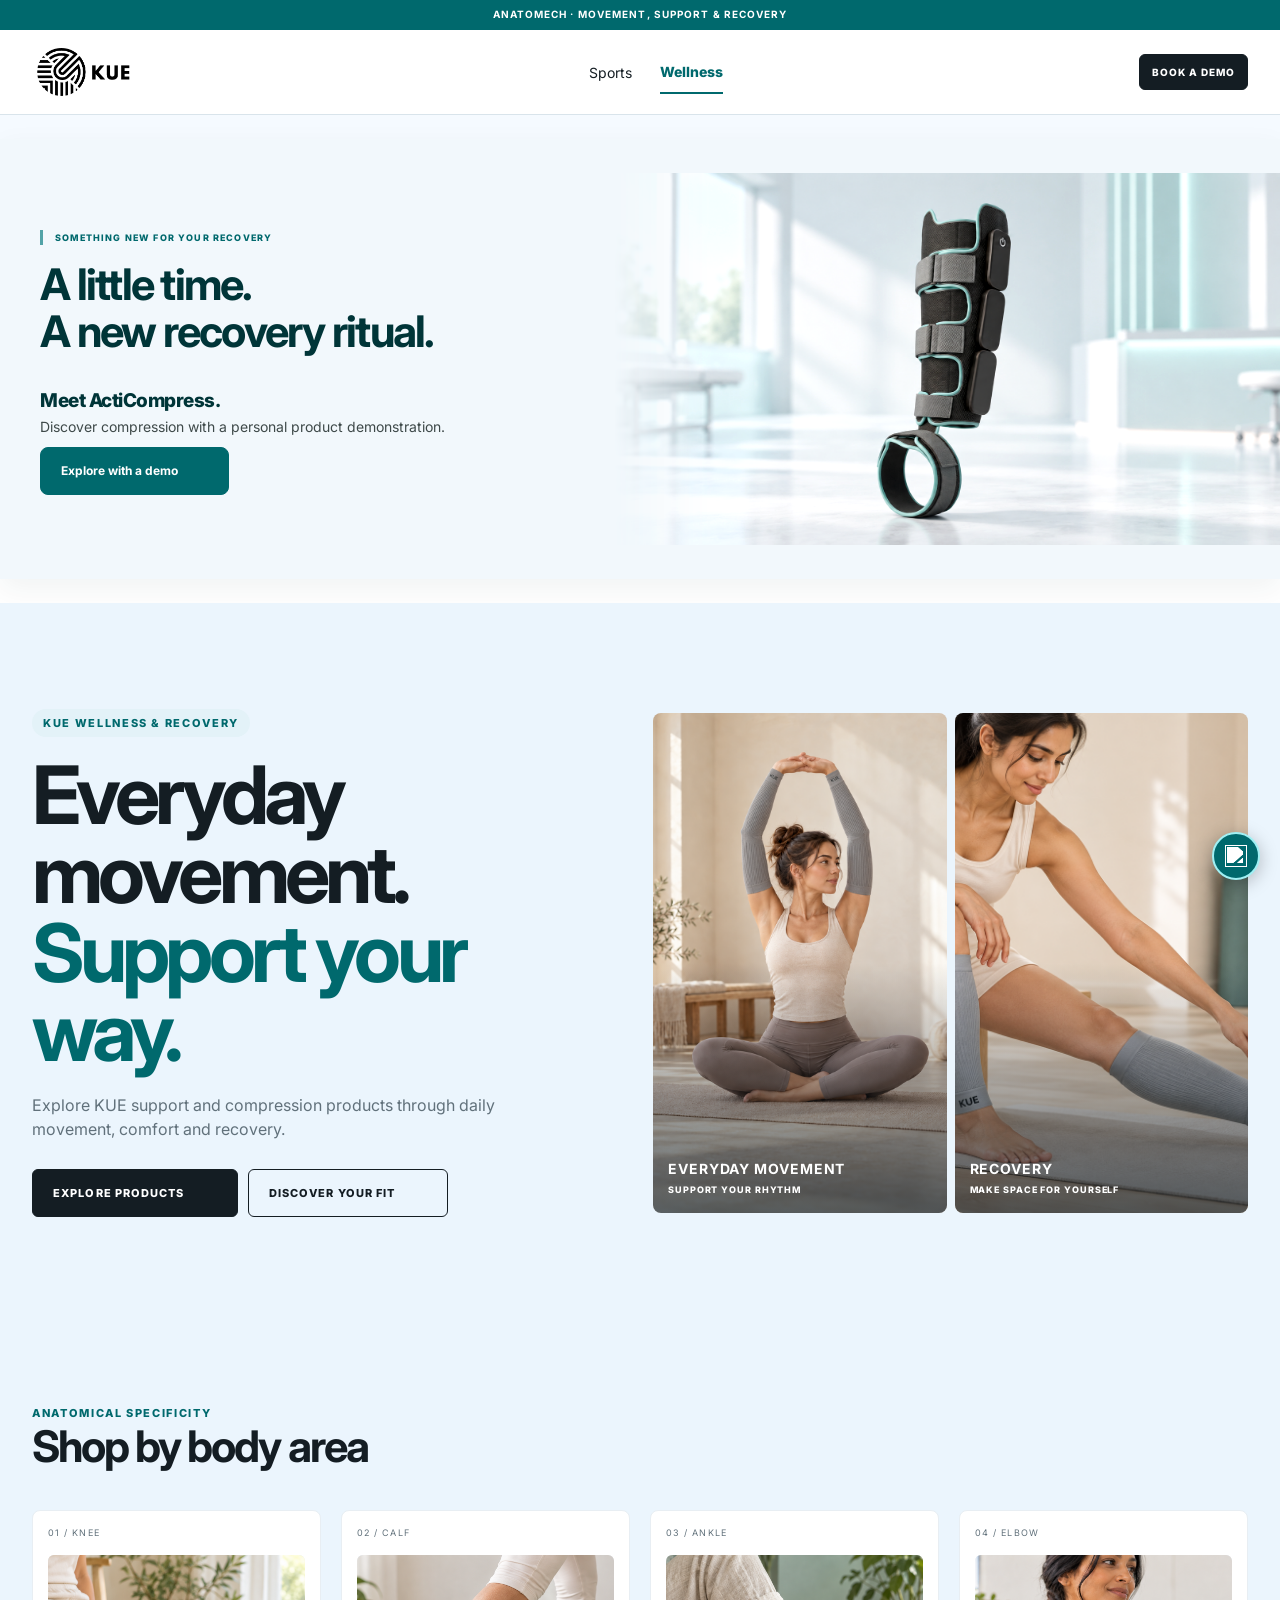
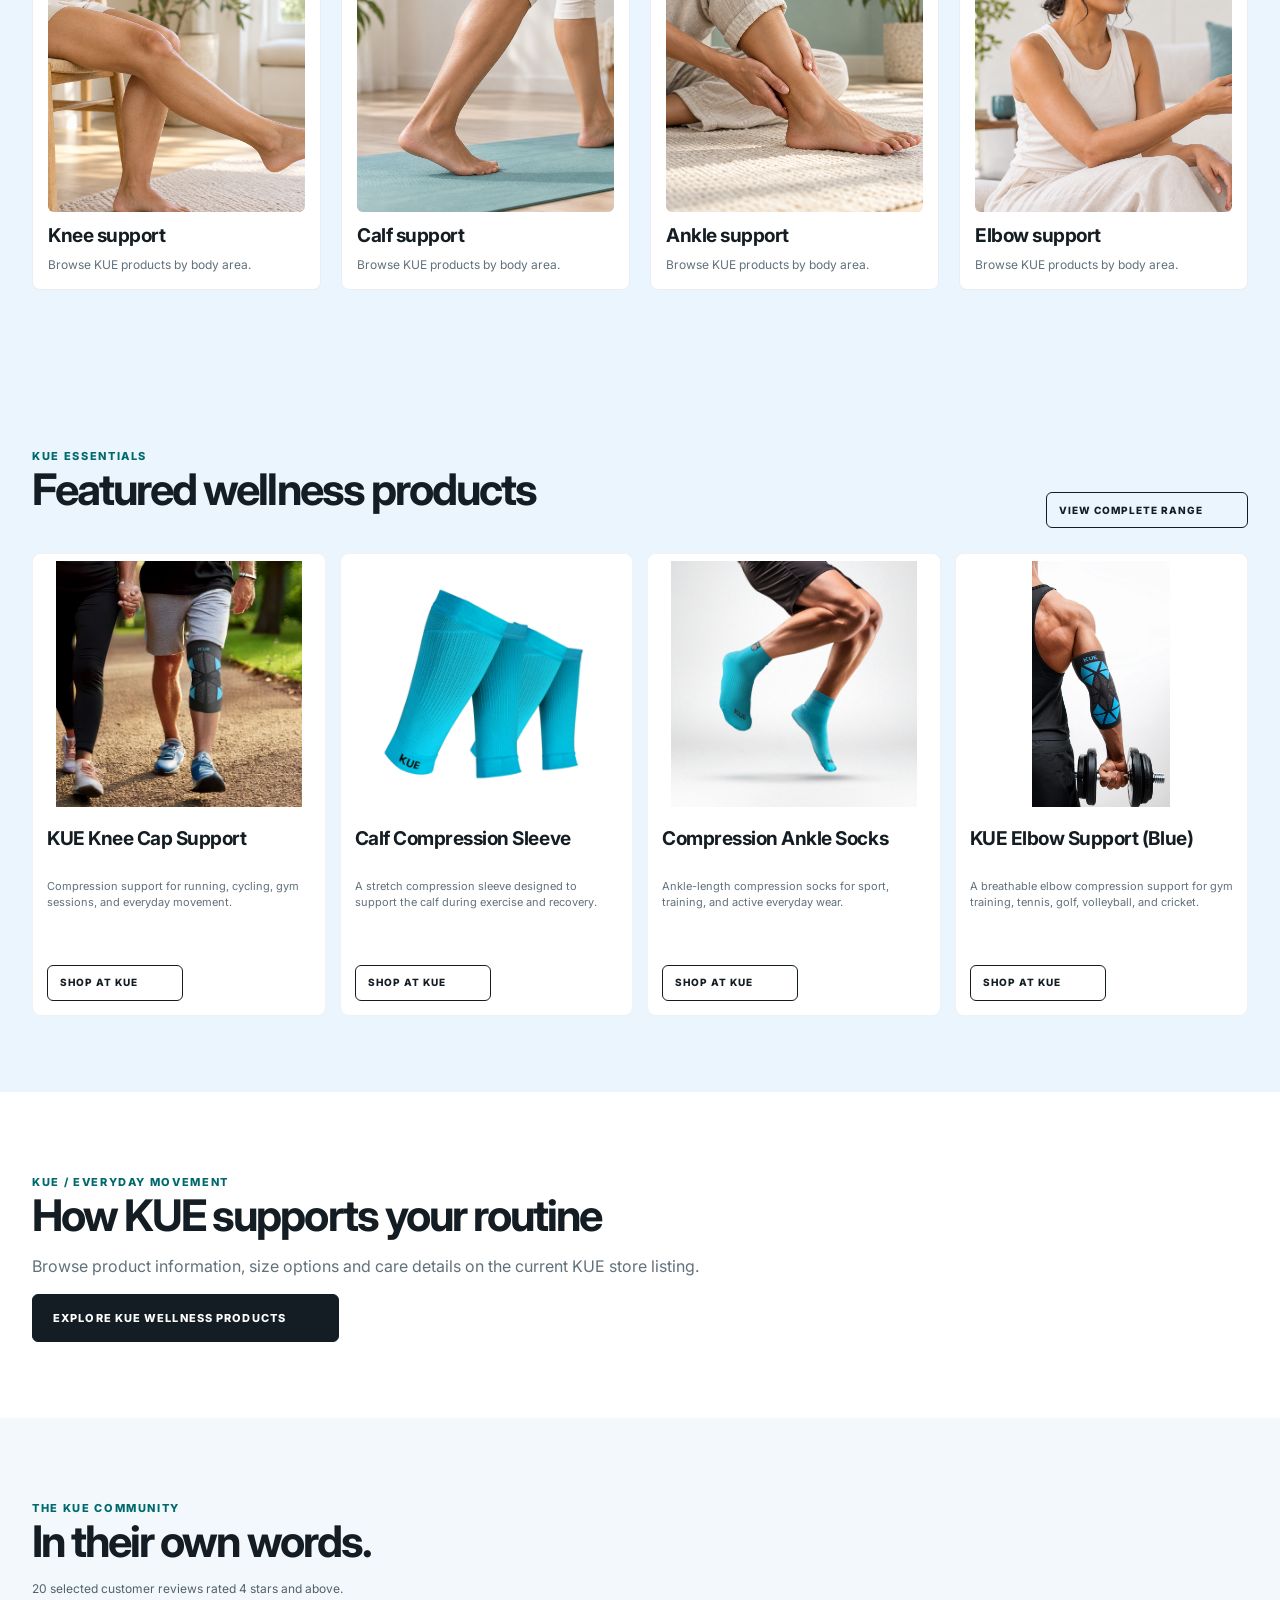
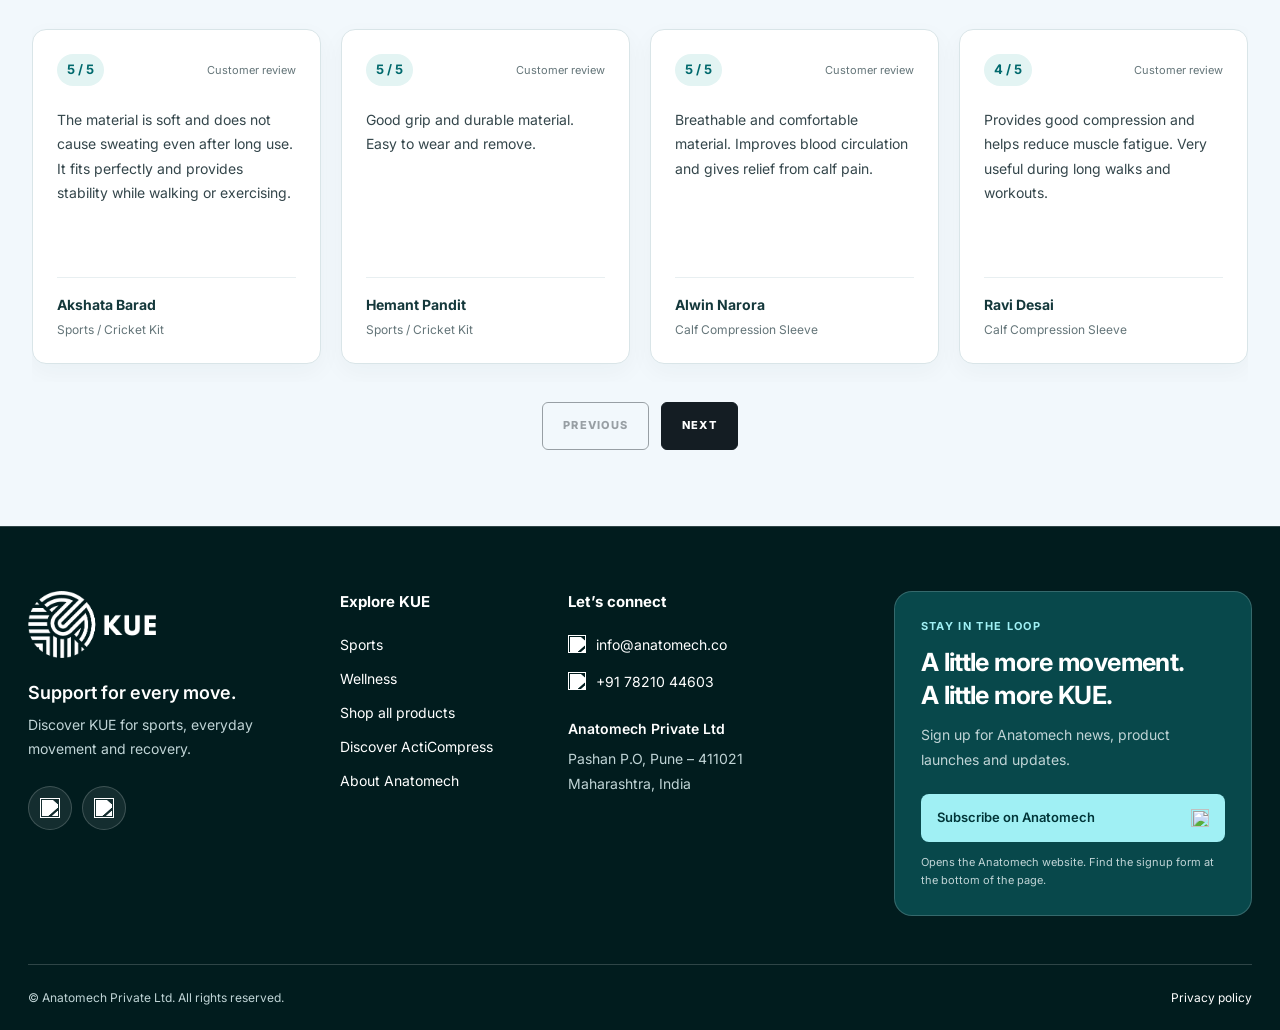
==== commit eccb4931: "Update wellness.html" ====
--- a/wellness.html
+++ b/wellness.html
@@ -519,14 +519,14 @@
       <div class="kue-footer-contact">
         <h2>Let’s connect</h2>
 
-        <a class="kue-footer-contact-link" href="mailto:info@anatomech.com">
+        <a class="kue-footer-contact-link" href="mailto:info@anatomech.co">
           <img
             src="https://cdn.jsdelivr.net/npm/lucide-static@0.468.0/icons/mail.svg"
             width="18"
             height="18"
             alt=""
           >
-          <span>info@anatomech.com</span>
+          <span>info@anatomech.co</span>
         </a>
 
         <a class="kue-footer-contact-link" href="tel:+917821044603">
--- a/css/landing.css
+++ b/css/landing.css
@@ -548,4 +548,79 @@
     padding: 8px 14px;
     font-size: 9px;
   }
-}+}
+
+/* Let the header contain all its content */
+#siteHeader .header {
+  height: auto;
+  min-height: 76px;
+}
+
+/* Mobile header — Sports and Wellness */
+@media (max-width: 700px) {
+  #siteHeader .header {
+    min-height: 0;
+  }
+
+  #siteHeader .landing-nav {
+    display: grid;
+    grid-template-columns: minmax(0, 1fr) auto;
+    gap: 12px;
+    min-height: 0;
+    padding-top: 12px;
+    padding-bottom: 12px;
+  }
+
+  /* Logo and demo button stay on the first row */
+  #siteHeader .header-brand {
+    grid-column: 1;
+    grid-row: 1;
+    min-width: 0;
+  }
+
+  #siteHeader .landing-nav > .button {
+    grid-column: 2;
+    grid-row: 1;
+    justify-self: end;
+  }
+
+  /* Navigation gets its own full-width row */
+  #siteHeader .landing-nav > nav {
+    grid-column: 1 / -1;
+    grid-row: 2;
+    position: static;
+    display: flex;
+    width: 100%;
+    gap: 12px;
+    margin: 0;
+  }
+
+  #siteHeader .landing-nav > nav > a {
+    flex: 1;
+    display: flex;
+    align-items: center;
+    justify-content: center;
+    min-height: 44px;
+    padding: 10px 12px;
+
+    background: #f2f8fc;
+    color: #003538;
+    border: 1px solid #c7dfe0;
+    border-radius: 6px;
+
+    font-size: 14px;
+    font-weight: 600;
+    text-decoration: none;
+  }
+
+  #siteHeader .landing-nav > nav > a[aria-current="page"] {
+    background: #00696d;
+    color: #ffffff;
+    border-color: #00696d;
+  }
+
+  #siteHeader .landing-nav > nav > a:focus-visible {
+    outline: 2px solid #00696d;
+    outline-offset: 3px;
+  }
+}
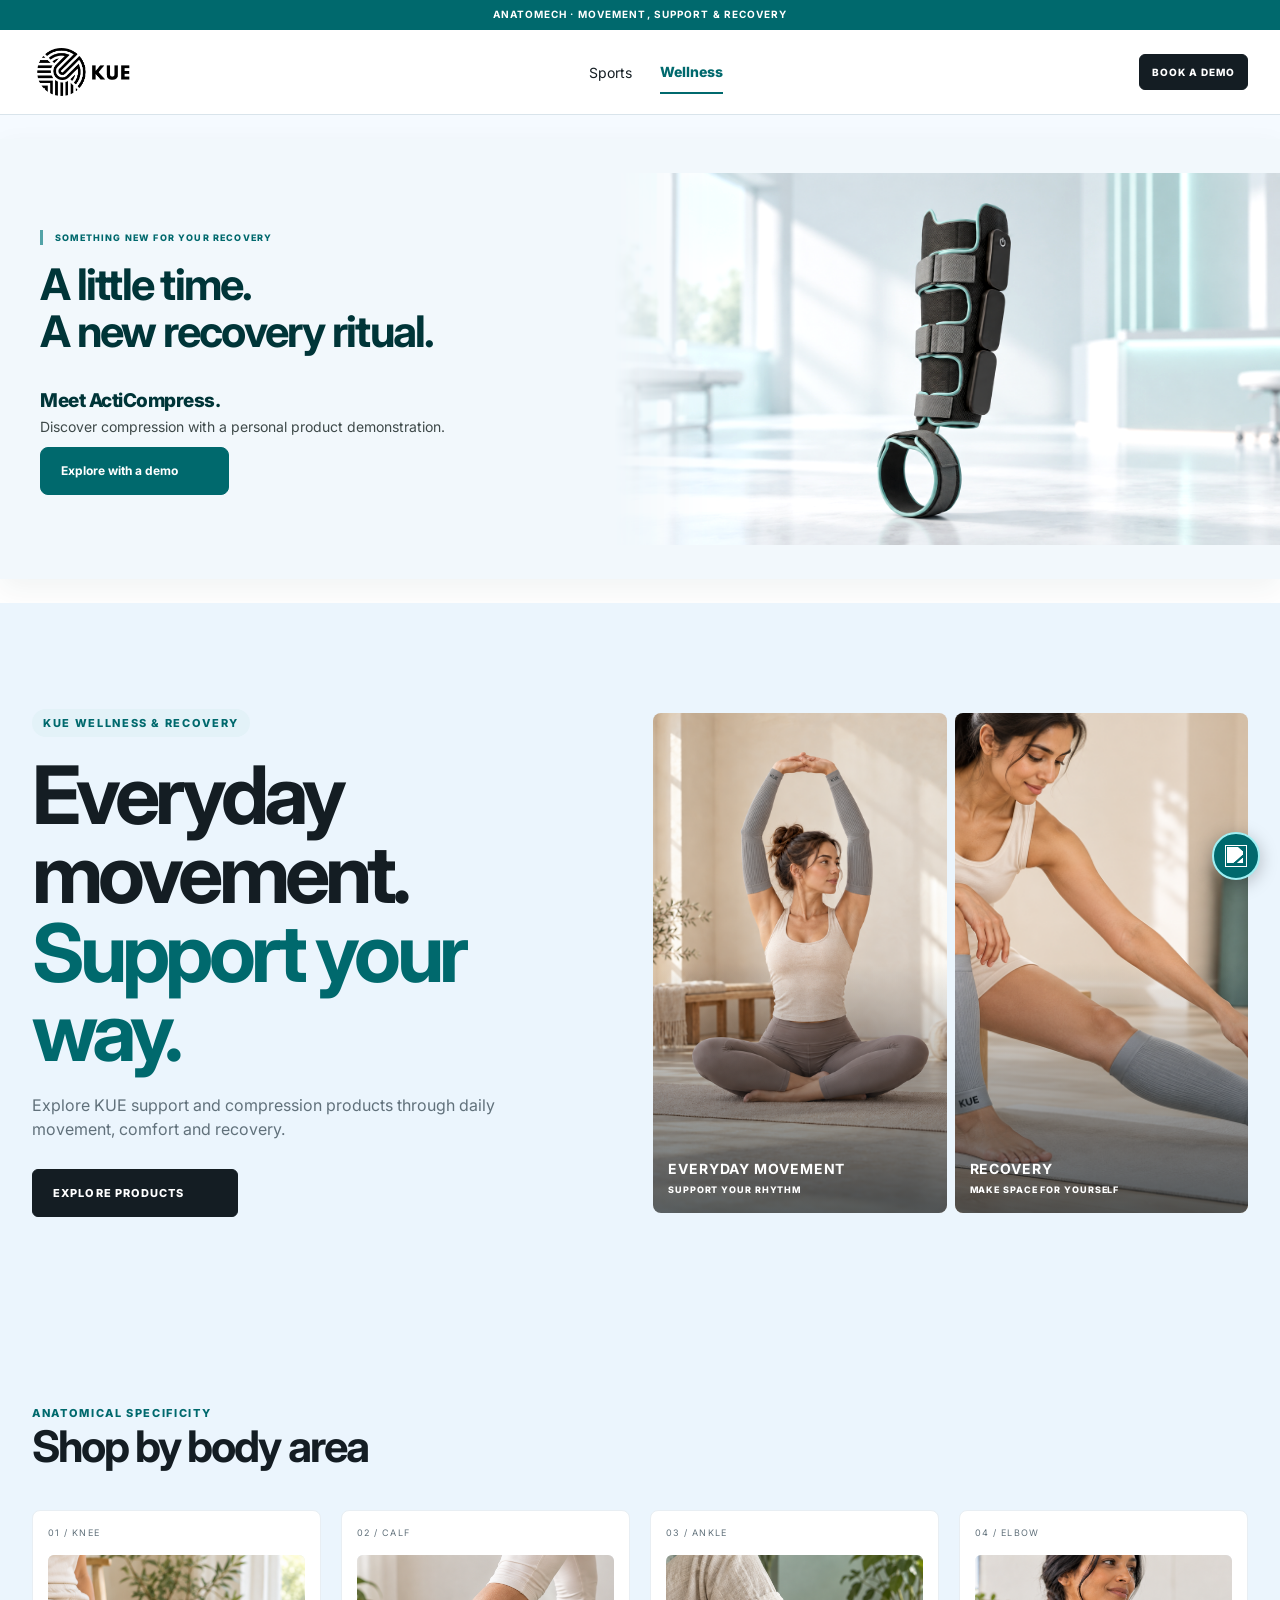
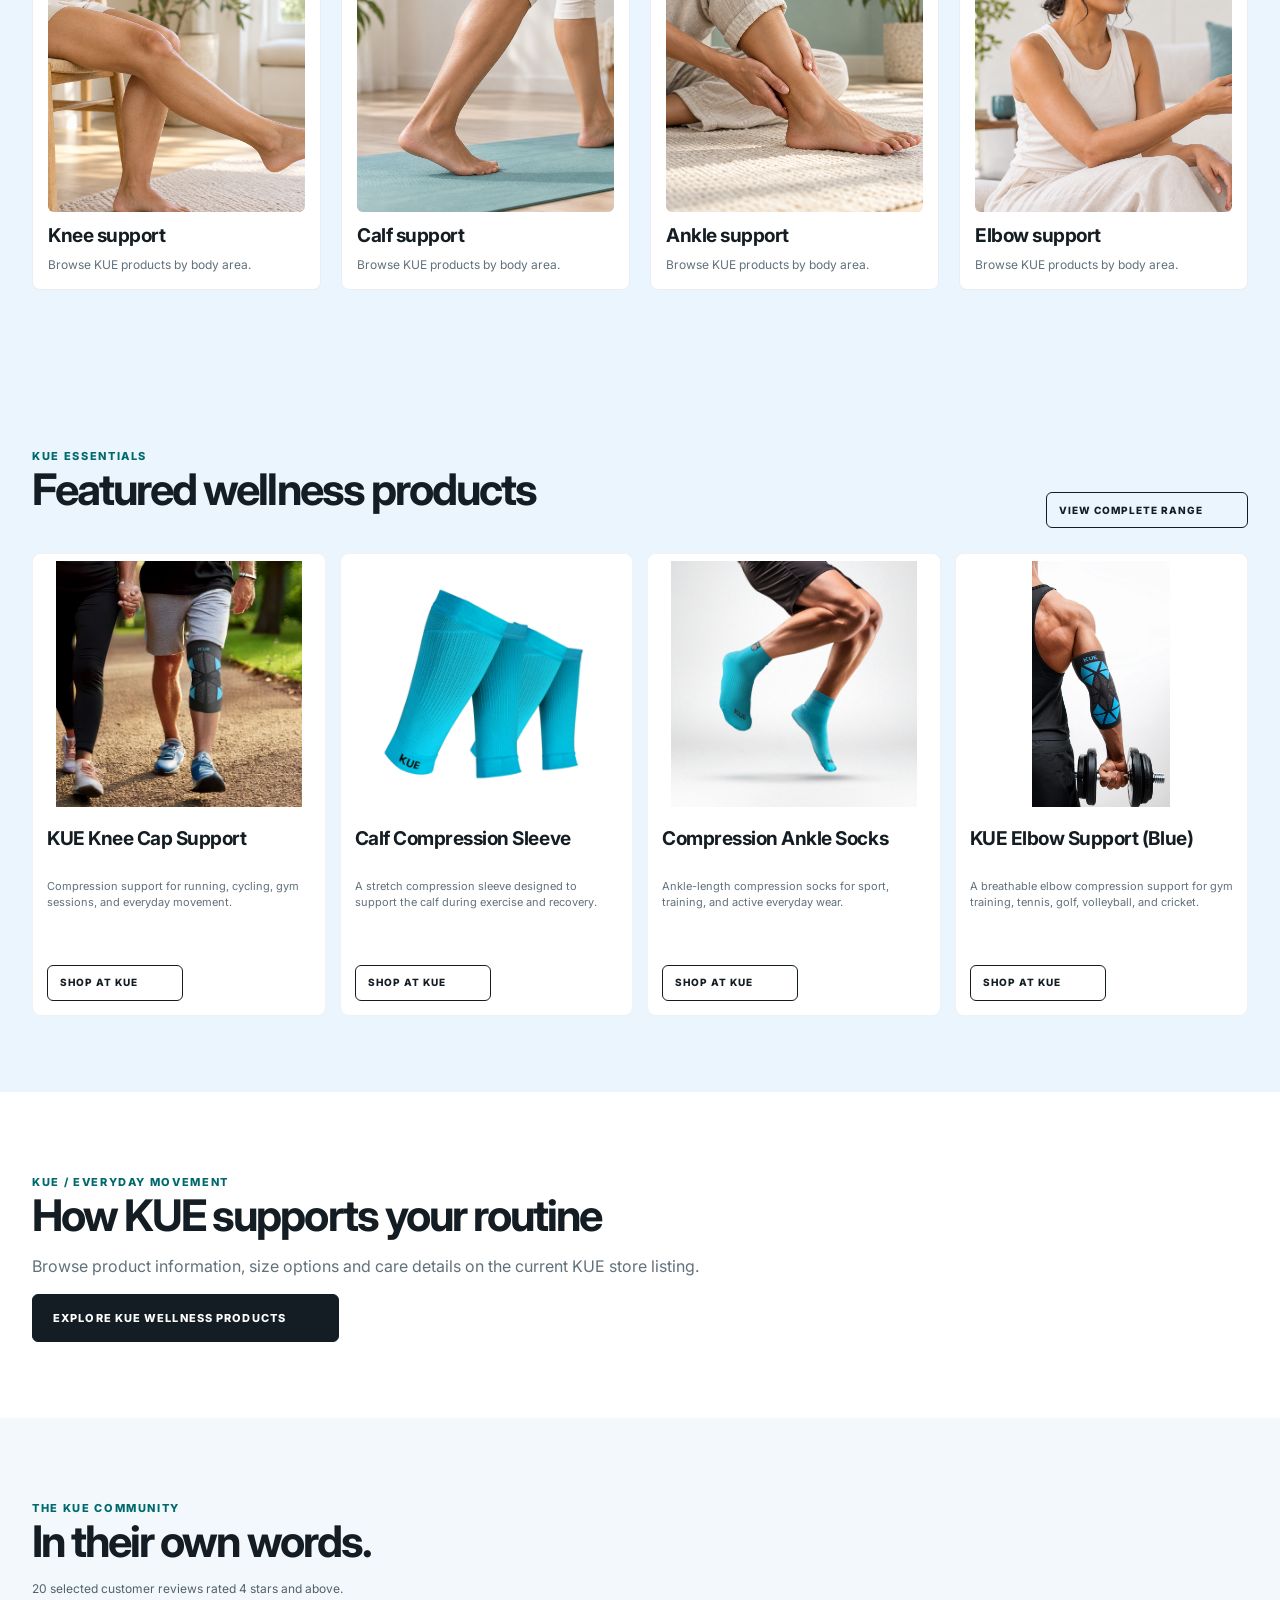
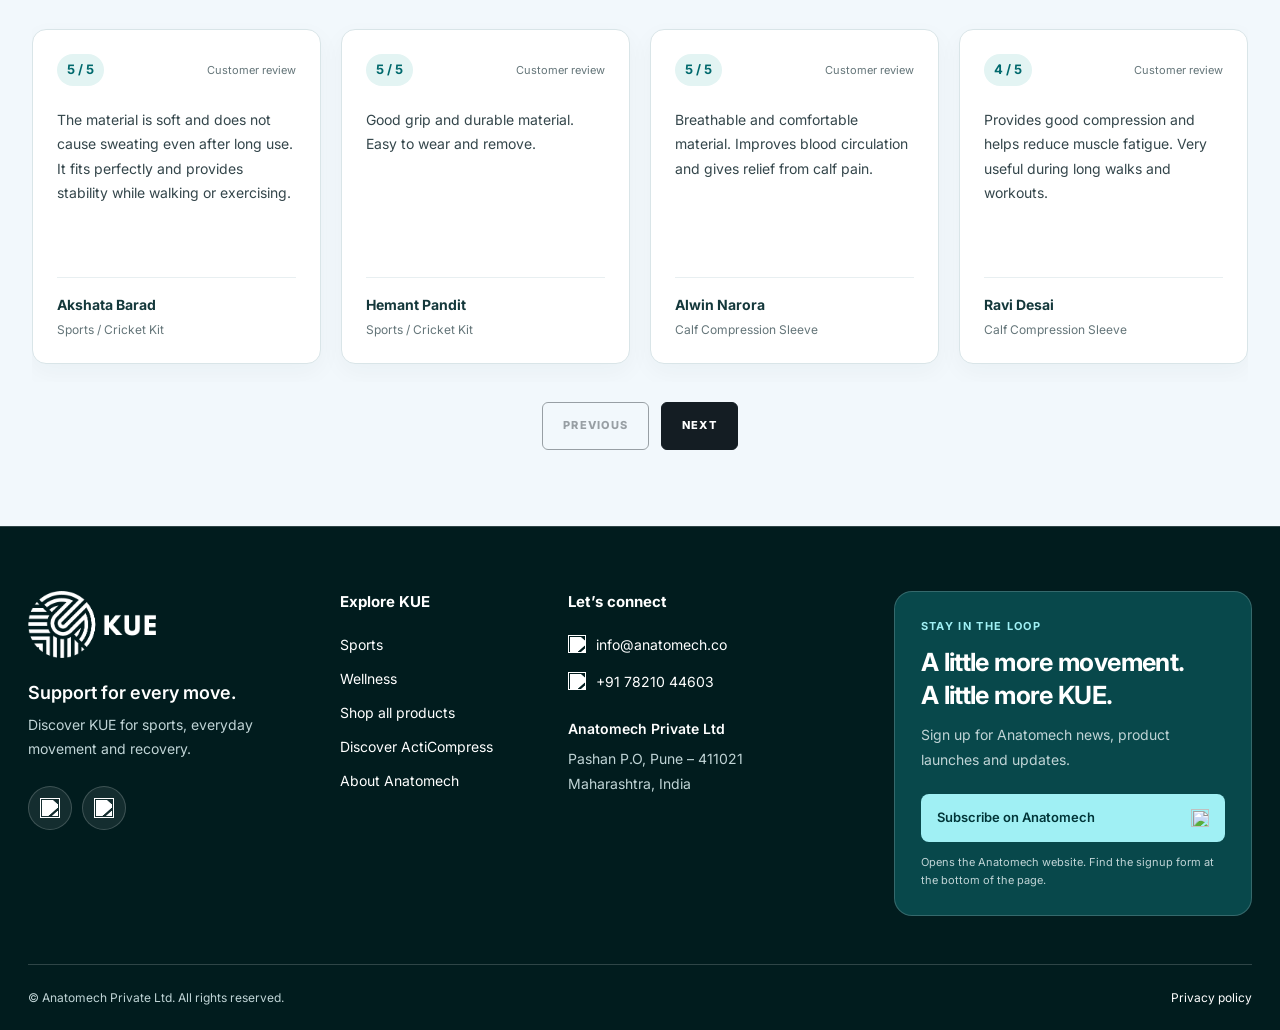
==== commit 699a9e04: "Update wellness.html" ====
--- a/wellness.html
+++ b/wellness.html
@@ -97,14 +97,14 @@
                   aria-hidden="true"
                 ></i>
               </a>
-              <a class="button ghost" href="#needs">
+              <!-- <a class="button ghost" href="#needs">
                 Discover your fit
                 <i
                   data-lucide="arrow-up-right"
                   class="ui-icon"
                   aria-hidden="true"
                 ></i>
-              </a>
+              </a> -->
             </div>
           </div>
           <div class="hero-visuals">
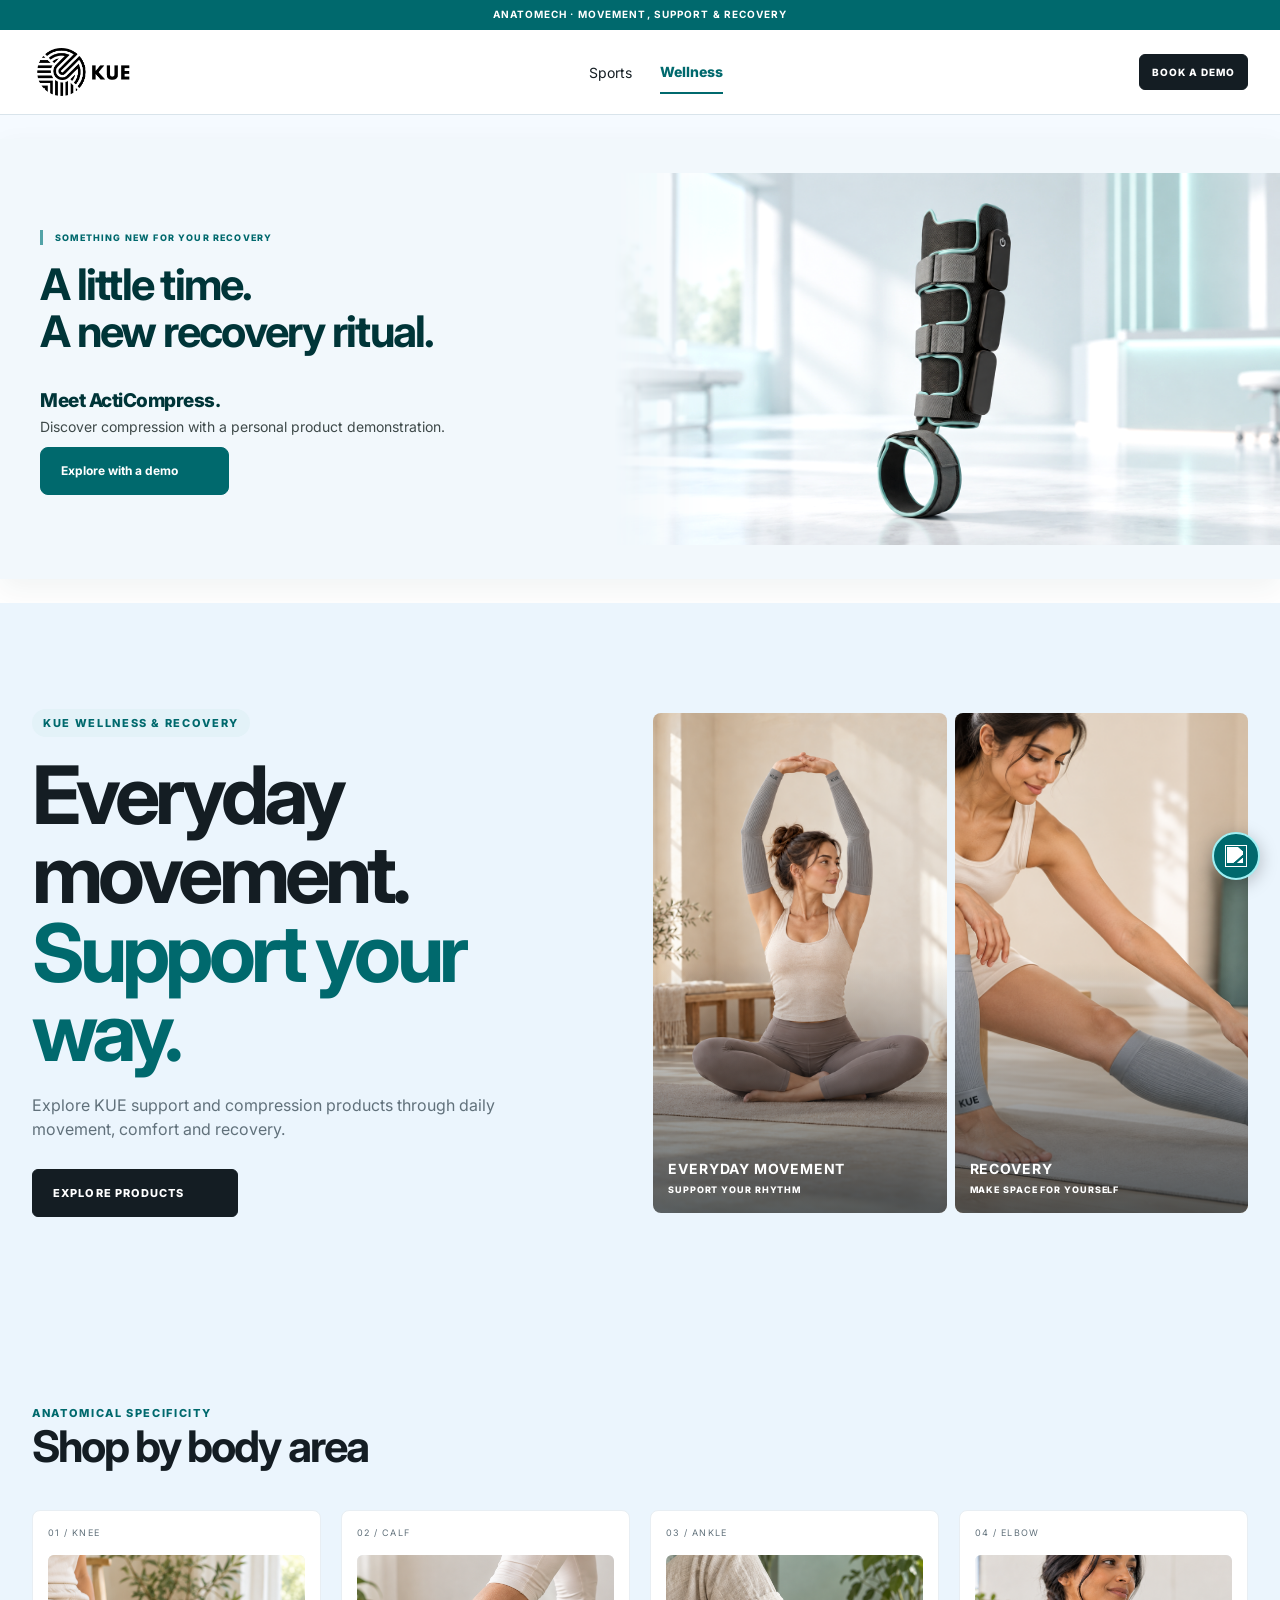
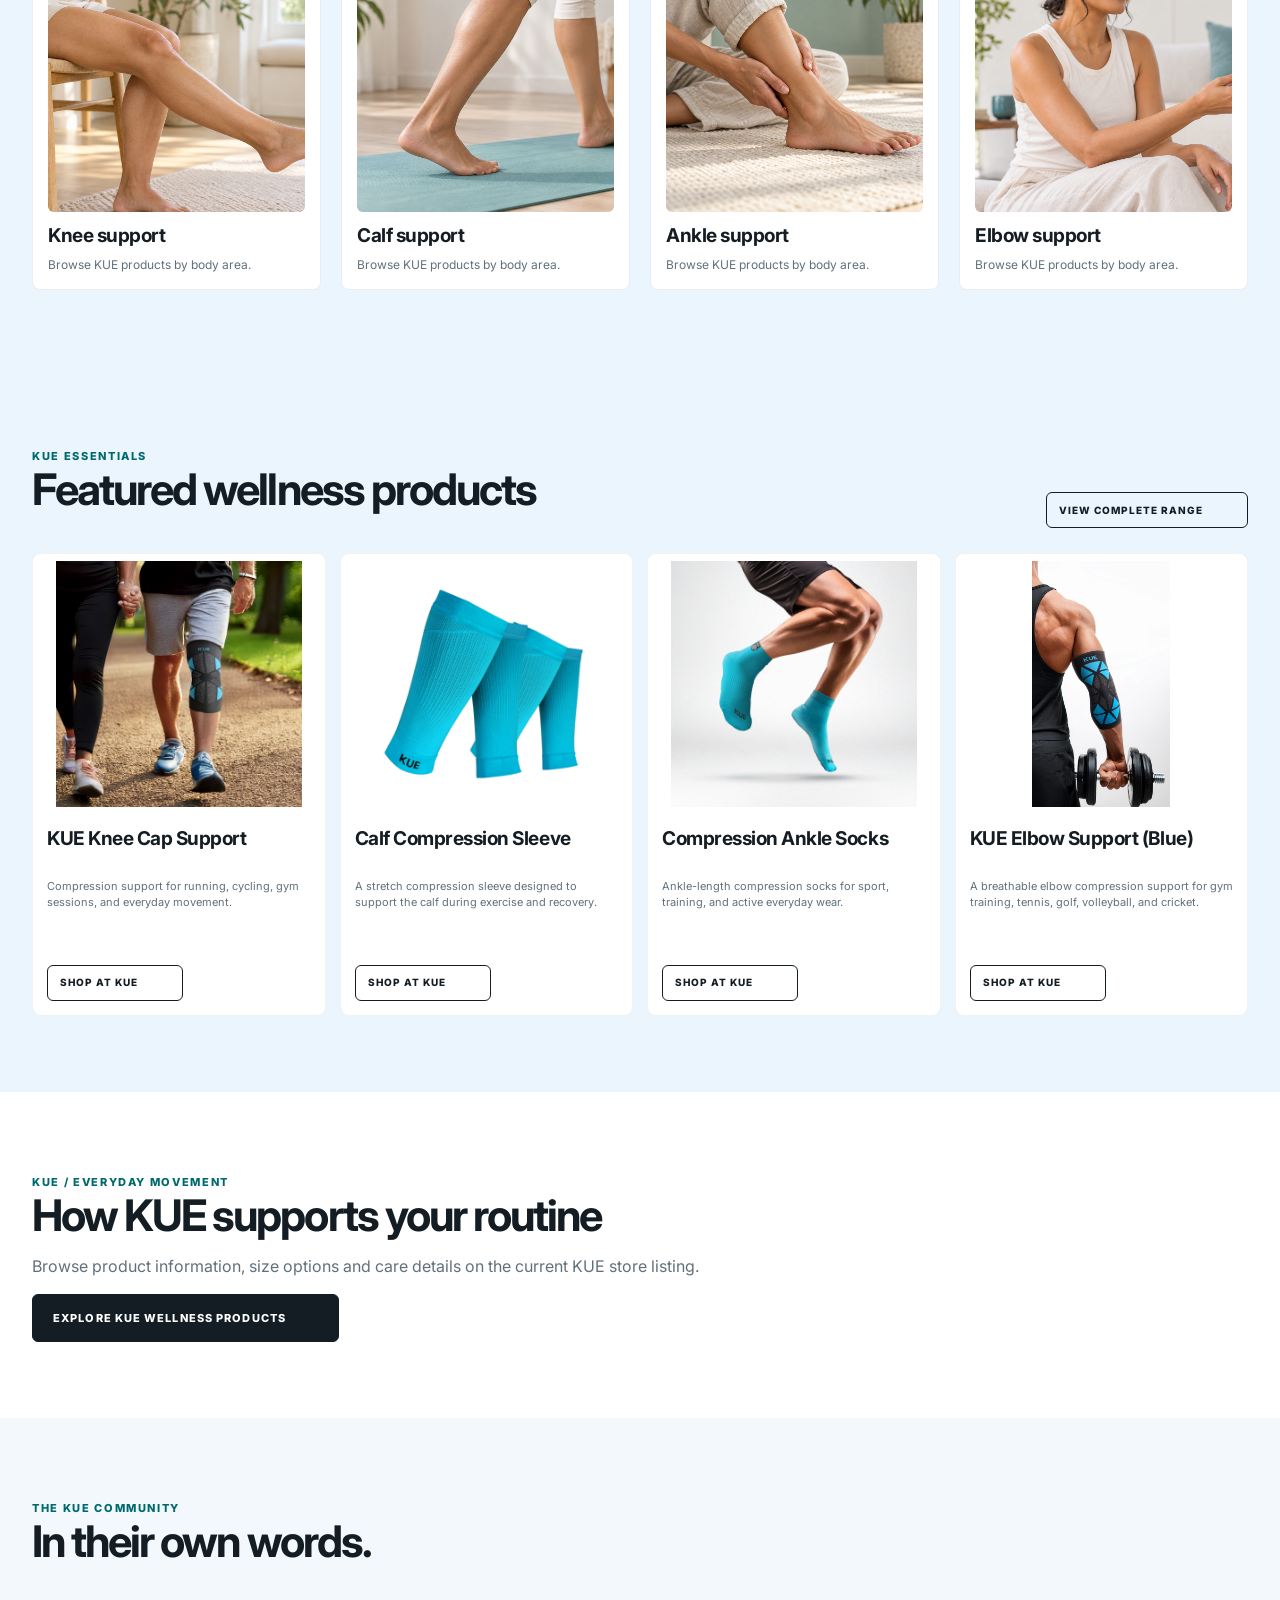
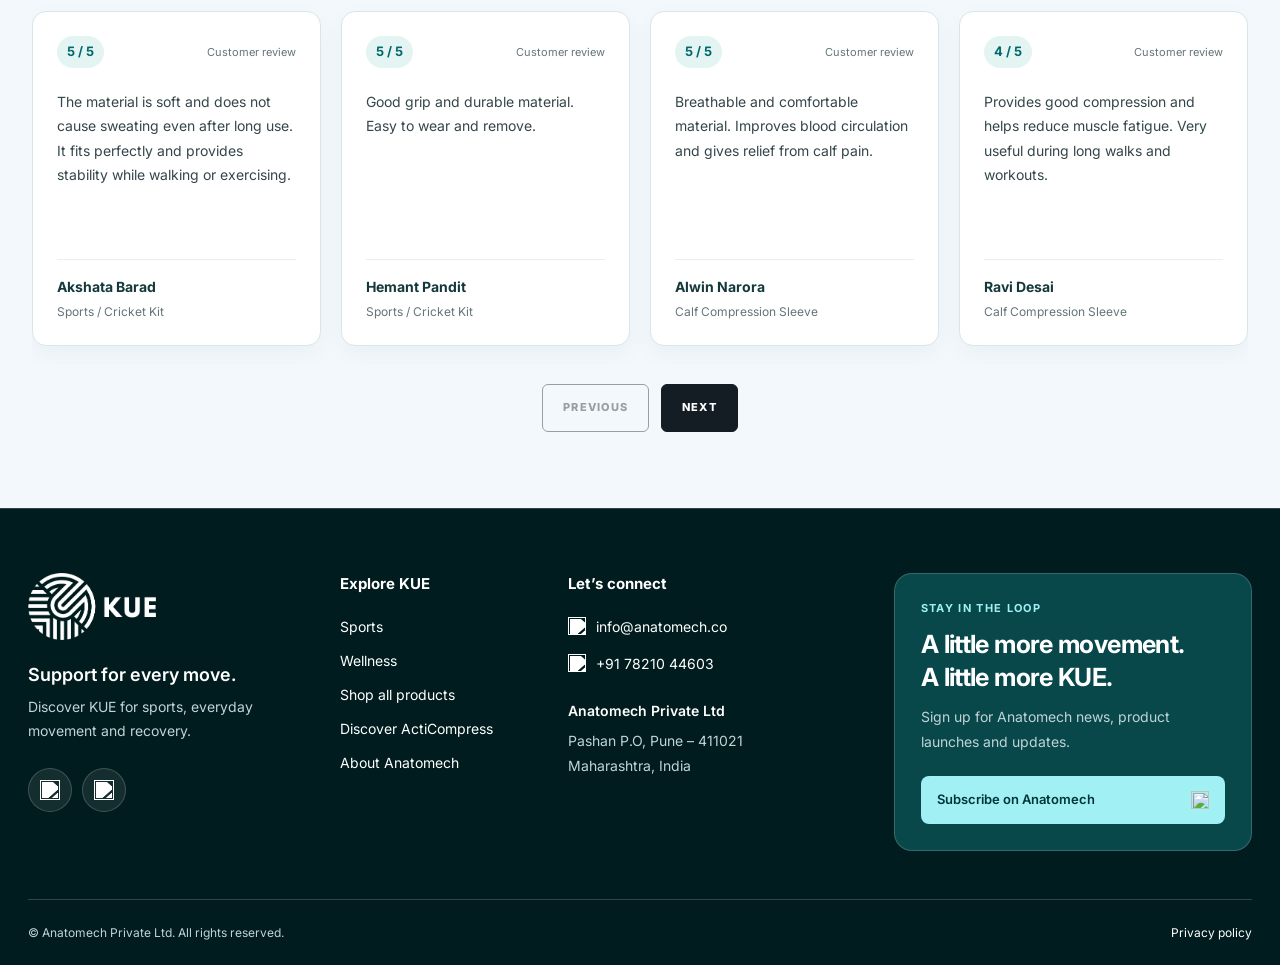
==== commit 8c481144: "Update wellness.html" ====
--- a/wellness.html
+++ b/wellness.html
@@ -411,7 +411,7 @@
       <div>
         <span class="eyebrow">The KUE community</span>
         <h2>In their own words.</h2>
-        <p>20 selected customer reviews rated 4 stars and above.</p>
+        
       </div>
     </div>
 
@@ -570,10 +570,7 @@
           >
         </a>
 
-        <small>
-          Opens the Anatomech website. Find the signup
-          form at the bottom of the page.
-        </small>
+
       </div>
 
     </div>
